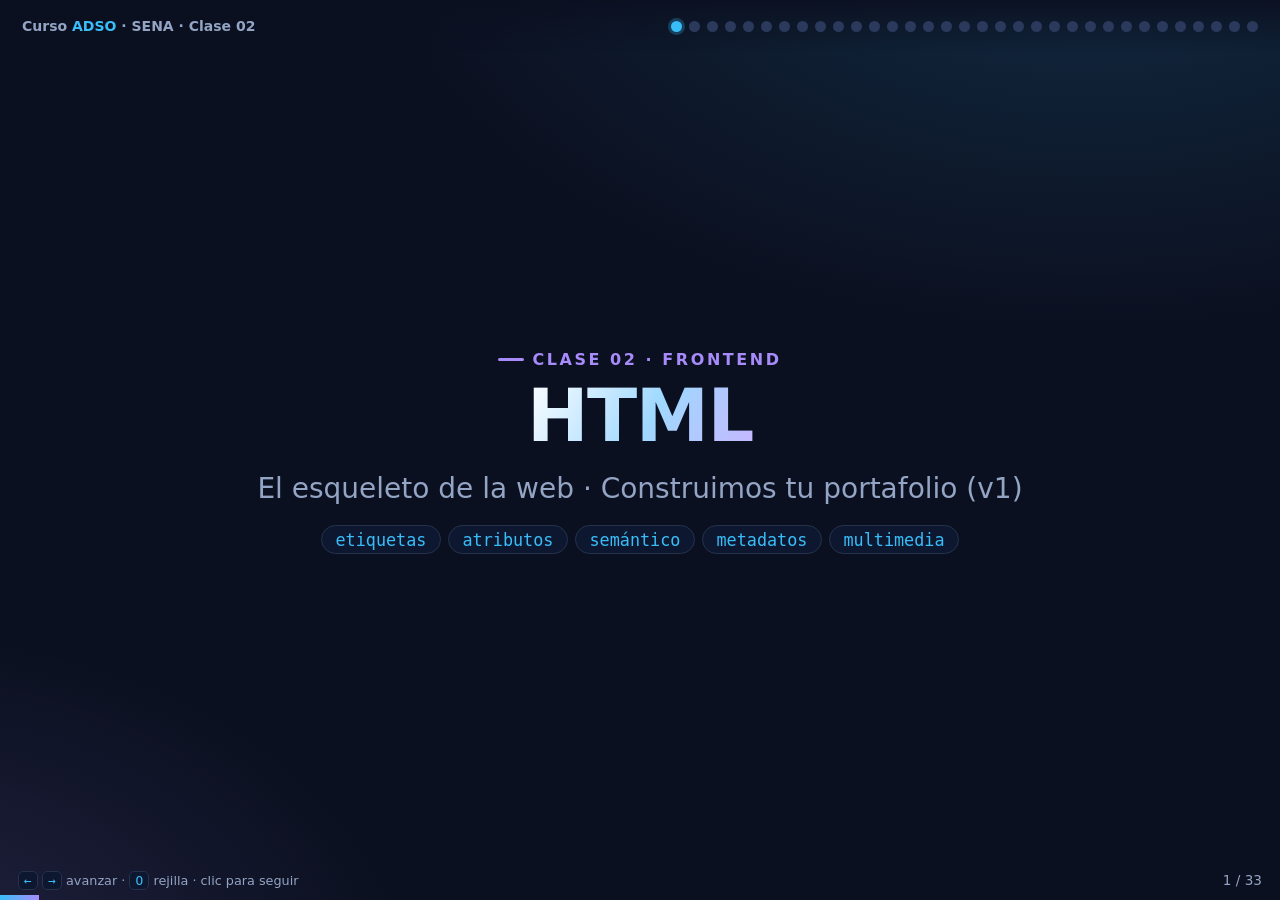
==== index.html @ aef7472c "Rename presentacion.html to index.html" ====
<!DOCTYPE html>
<html lang="es">
<head>
<meta charset="UTF-8">
<meta name="viewport" content="width=device-width, initial-scale=1.0">
<title>Clase 02 — HTML</title>
<style>
/* ==== Deck del curso — autocontenido (SIN internet) ==== */
:root{--bg:#0b1020;--panel:#172033;--panel2:#1e293b;--text:#eef2ff;--muted:#93a4c4;--line:#26324b;
  --a:#38bdf8;--a2:#a78bfa;--ok:#4ade80;--warn:#fbbf24;--pink:#f472b6;--font:'Segoe UI',system-ui,sans-serif;}
*{box-sizing:border-box;margin:0;padding:0}html,body{height:100%}
body{font-family:var(--font);color:var(--text);overflow:hidden;
  background:radial-gradient(1200px 700px at 85% -10%,rgba(56,189,248,.16),transparent 60%),
  radial-gradient(900px 600px at -10% 110%,rgba(167,139,250,.16),transparent 60%),var(--bg);}
.top{position:fixed;top:0;left:0;right:0;height:52px;display:flex;align-items:center;gap:14px;padding:0 22px;z-index:20;
  background:linear-gradient(180deg,rgba(11,16,32,.9),transparent)}
.brand{font-weight:800;font-size:14px;color:var(--muted)}.brand b{color:var(--a)}
.dots{display:flex;gap:7px;margin-left:auto;flex-wrap:wrap;max-width:60vw;justify-content:flex-end}
.dot{width:11px;height:11px;border-radius:50%;background:#2b3a5c;cursor:pointer;border:none;transition:.2s;padding:0}
.dot:hover{transform:scale(1.25)}.dot.on{background:var(--a);box-shadow:0 0 0 3px rgba(56,189,248,.25)}.dot.seen{background:#3f5a86}
.deck{position:absolute;inset:0}
.slide{position:absolute;inset:0;display:none;flex-direction:column;justify-content:center;padding:8.5vh 6vw 8vh}
.slide.active{display:flex}
.slide.active .anim{animation:rise .5s cubic-bezier(.2,.7,.2,1) both}
.slide.active .anim:nth-child(2){animation-delay:.06s}.slide.active .anim:nth-child(3){animation-delay:.12s}
.slide.active .anim:nth-child(4){animation-delay:.18s}.slide.active .anim:nth-child(5){animation-delay:.24s}
@keyframes rise{from{opacity:0;transform:translateY(22px)}to{opacity:1;transform:none}}
.kick{display:inline-flex;align-items:center;gap:.5em;color:var(--a2);font-weight:800;letter-spacing:.16em;
  text-transform:uppercase;font-size:clamp(.72rem,1.4vw,1rem);margin-bottom:.55em}
.kick::before{content:"";width:26px;height:3px;border-radius:3px;background:var(--a2)}
h1{font-size:clamp(2.3rem,6vw,4.6rem);line-height:1.03;letter-spacing:-.02em;
  background:linear-gradient(120deg,#fff,#9fd8ff 55%,#c7b6ff);-webkit-background-clip:text;background-clip:text;color:transparent}
h2{font-size:clamp(1.7rem,4vw,2.9rem);line-height:1.05;margin-bottom:.35em}
p,li{font-size:clamp(1rem,1.95vw,1.45rem);line-height:1.48}
.lead{font-size:clamp(1.15rem,2.4vw,1.75rem);color:#dbe4ff}
.muted{color:var(--muted)}.a{color:var(--a)}.a2{color:var(--a2)}.ok{color:var(--ok)}.warn{color:var(--warn)}.pink{color:var(--pink)}
b,strong{color:#fff}
.grid{display:grid;gap:.9em;margin-top:.5em}
.g2{grid-template-columns:1fr 1fr}.g3{grid-template-columns:repeat(3,1fr)}.g4{grid-template-columns:repeat(4,1fr)}
.g21{grid-template-columns:1.25fr 1fr}
@media(max-width:900px){.g2,.g3,.g4,.g21{grid-template-columns:1fr}}
.card{background:linear-gradient(180deg,var(--panel),var(--panel2));border:1px solid var(--line);border-radius:16px;
  padding:.9em 1.1em;box-shadow:0 18px 40px -26px rgba(0,0,0,.85)}
.card.k{border-top:4px solid var(--a)}.card.k2{border-top:4px solid var(--a2)}
.card.kok{border-top:4px solid var(--ok)}.card.kw{border-top:4px solid var(--warn)}
.card h3{font-size:clamp(1.05rem,2vw,1.45rem);margin-bottom:.15em;display:flex;align-items:center;gap:.4em}
.card p,.card li{font-size:clamp(.9rem,1.6vw,1.15rem);color:var(--muted)}
.card b{color:#dbe4ff}
.chips{display:flex;gap:.45em;flex-wrap:wrap;margin-top:.5em}
.chip{background:#0d1730;border:1px solid var(--line);color:var(--a);border-radius:999px;padding:.22em .8em;
  font-size:clamp(.82rem,1.4vw,1.05rem);font-family:'Consolas',monospace}
code{background:#0a1226;color:var(--a);padding:.1em .4em;border-radius:6px;font-family:'Consolas',monospace;font-size:.9em}
pre{background:#0a1226;border:1px solid var(--line);border-radius:12px;padding:.85em 1.1em;margin-top:.4em;overflow:auto}
pre code{background:none;padding:0;font-size:clamp(.88rem,1.5vw,1.18rem);line-height:1.6}
.big{font-size:clamp(1.25rem,2.8vw,1.9rem)}
.tag{display:inline-block;background:linear-gradient(120deg,var(--a),var(--a2));color:#04121f;font-weight:800;
  border-radius:999px;padding:.22em 1em;font-size:.92rem;margin-bottom:.8em}
.num{display:inline-flex;align-items:center;justify-content:center;min-width:1.7em;height:1.7em;background:var(--a);
  color:#04121f;border-radius:50%;font-weight:800;margin-right:.35em}
.frag{opacity:0;transform:translateY(14px) scale(.98);transition:.35s cubic-bezier(.2,.7,.2,1);filter:blur(2px)}
.frag.show{opacity:1;transform:none;filter:none}
/* colores de código HTML */
.hcode{font-family:'Consolas',monospace}.tg{color:#4ec9b0}.at{color:#9cdcfe}.st{color:#ce9178}.cm{color:#6a9955}.tx{color:#eaf2ff}
/* anatomía de una etiqueta */
.anat{background:#0a1226;border:1px solid var(--line);border-radius:14px;padding:1.1em 1.3em;font-family:'Consolas',monospace;
  font-size:clamp(1.1rem,2.6vw,2rem);text-align:center;margin-top:.3em;overflow:auto}
.mark{position:relative;padding-bottom:1.6em}
.mark::after{content:attr(data-l);position:absolute;left:50%;bottom:0;transform:translateX(-50%);
  font-family:var(--font);font-size:.5em;color:var(--muted);white-space:nowrap}
.mark.o::after{color:#4ec9b0}.mark.at2::after{color:#9cdcfe}.mark.v::after{color:#ce9178}.mark.c::after{color:#eaf2ff}.mark.cl::after{color:#4ec9b0}
/* esquema tipo infografía (clic) */
.viz{display:flex;flex-direction:column;gap:12px;margin-top:.4em}
.vp{position:relative;border:1px solid var(--line);border-left:6px solid var(--c);border-radius:16px;padding:14px 24px 26px;
  background:linear-gradient(180deg,rgba(23,32,51,.8),rgba(15,23,42,.72));transition:.25s;cursor:pointer}
.vp:hover,.vp.on{border-color:var(--c);box-shadow:0 0 0 1px var(--c),0 0 50px -16px var(--c)}.vp.dim{opacity:.4}
.vhead{display:flex;justify-content:space-between;align-items:center;gap:1em}
.vt{font-size:clamp(1.25rem,2.7vw,2rem);font-weight:800;color:var(--c);line-height:1}
.vs{color:var(--muted);font-size:clamp(.8rem,1.4vw,1.1rem);margin-top:.2em}
.vbody{margin-top:.8em;font-size:clamp(.95rem,1.7vw,1.25rem)}
.vbadge{border:1.5px solid var(--c);border-radius:12px;padding:.4em 1em;color:var(--c);font-weight:800;background:#0d1730;flex:0 0 auto;font-size:clamp(.85rem,1.5vw,1.1rem)}
/* estructura anidada */
.tree{font-family:'Consolas',monospace;font-size:clamp(.85rem,1.6vw,1.2rem);margin-top:.3em}
.tnode{border:1px solid var(--line);border-left:4px solid var(--a);border-radius:10px;padding:.4em .8em;margin:.35em 0}
.tnode.head{border-left-color:var(--a2)}.tnode.body{border-left-color:var(--ok)}
.tnode .in{margin-left:1.4em}
.bar{position:fixed;left:0;bottom:0;height:5px;background:linear-gradient(90deg,var(--a),var(--a2));z-index:20;transition:width .3s}
.hud{position:fixed;bottom:12px;right:18px;color:var(--muted);font-size:.85rem;z-index:20}
.hint{position:fixed;bottom:12px;left:18px;color:var(--muted);font-size:.8rem;z-index:20}
.hint kbd{background:#0d1730;border:1px solid var(--line);border-radius:5px;padding:.05em .4em;color:var(--a)}
.grip{position:fixed;inset:0;background:rgba(6,10,20,.96);z-index:40;display:none;grid-template-columns:repeat(4,1fr);gap:14px;padding:70px 5vw;overflow:auto;align-content:start}
.grip.on{display:grid}
.mini{background:var(--panel);border:1px solid var(--line);border-radius:12px;padding:14px;cursor:pointer;min-height:80px;transition:.15s;position:relative}
.mini:hover{border-color:var(--a);transform:translateY(-3px)}.mini .n{position:absolute;top:6px;right:10px;color:var(--muted);font-size:12px;font-weight:800}.mini h4{font-size:14px;color:var(--a)}
.center{align-items:center;text-align:center}
a.link{color:var(--a);text-decoration:none;border-bottom:1px dashed var(--a)}
</style>
</head>
<body>
<div class="top"><div class="brand">Curso <b>ADSO</b> · SENA · Clase 02</div><div class="dots" id="dots"></div></div>
<div class="deck" id="deck">

  <!-- 1 -->
  <section class="slide center" data-title="Portada">
    <div class="kick anim">Clase 02 · Frontend</div>
    <h1 class="anim">HTML</h1>
    <p class="lead muted anim" style="margin-top:.5em">El esqueleto de la web · Construimos tu portafolio (v1)</p>
    <div class="chips anim" style="justify-content:center;margin-top:1em">
      <span class="chip">etiquetas</span><span class="chip">atributos</span><span class="chip">semántico</span>
      <span class="chip">metadatos</span><span class="chip">multimedia</span></div>
  </section>

  <!-- 2 -->
  <section class="slide" data-title="¿Qué es HTML?">
    <div class="kick anim">Concepto</div>
    <h2 class="anim">¿Qué es HTML?</h2>
    <p class="lead anim">El <span class="a">esqueleto</span> de toda página. No programa: <b>marca</b> qué es cada cosa.</p>
    <div class="grid g2" style="margin-top:.6em">
      <div class="card k frag"><h3>📦 Lenguaje de marcado</h3><p>HyperText <b>Markup</b> Language. Etiquetas que
        rotulan el contenido: "esto es un título", "esto es una imagen".</p></div>
      <div class="card k2 frag"><h3>🍱 Analogía</h3><p>Como los rótulos de una mudanza: no cambian lo de
        adentro, dicen <b>qué es</b> cada cosa para ordenarlo.</p></div>
    </div>
  </section>

  <!-- 3 · Anatomía -->
  <section class="slide" data-title="Anatomía de una etiqueta">
    <div class="kick anim">Anatomía</div>
    <h2 class="anim">Partes de una etiqueta</h2>
    <div class="anat anim">
      <span class="tg mark o" data-l="etiqueta de apertura">&lt;a</span>
      <span class="at mark at2" data-l="atributo (propiedad)"> href</span><span class="tg">=</span><span class="st mark v" data-l="valor">"pagina.html"</span><span class="tg">&gt;</span>
      <span class="tx mark c" data-l="contenido">Clic aquí</span>
      <span class="tg mark cl" data-l="cierre">&lt;/a&gt;</span>
    </div>
    <div class="grid g4" style="margin-top:1.6em">
      <div class="card k frag"><h3 class="tg">Apertura</h3><p>Abre la etiqueta: <code>&lt;a&gt;</code></p></div>
      <div class="card frag" style="border-top:4px solid #9cdcfe"><h3 style="color:#9cdcfe">Atributo = valor</h3><p>Info extra. En HTML se llaman <b>atributos</b> (mucha gente les dice "propiedades").</p></div>
      <div class="card frag" style="border-top:4px solid #eaf2ff"><h3>Contenido</h3><p>Lo que va entre apertura y cierre.</p></div>
      <div class="card k frag"><h3 class="tg">Cierre</h3><p><code>&lt;/a&gt;</code> — con la barra <code>/</code></p></div>
    </div>
  </section>

  <!-- 3b · Elemento vs etiqueta -->
  <section class="slide" data-title="Elemento vs etiqueta">
    <div class="kick anim">Vocabulario preciso</div>
    <h2 class="anim">Etiqueta ≠ Elemento</h2>
    <div class="grid g2" style="margin-top:.3em">
      <div class="card k frag"><h3>Etiqueta (tag)</h3><p>La <b>marca</b> entre <code>&lt; &gt;</code>. Hay de apertura y de cierre.</p>
        <pre class="hcode"><code><span class="tg">&lt;p&gt;</span>  …  <span class="tg">&lt;/p&gt;</span></code></pre></div>
      <div class="card k2 frag"><h3>Elemento</h3><p>El <b>conjunto completo</b>: apertura + contenido + cierre. Es lo que existe en la página.</p>
        <pre class="hcode"><code><span class="tg">&lt;p&gt;</span><span class="tx">Hola mundo</span><span class="tg">&lt;/p&gt;</span></code></pre></div>
    </div>
    <p class="muted frag" style="margin-top:.4em">La <b>etiqueta</b> es el rótulo; el <b>elemento</b> es la caja entera con lo que lleva dentro.</p>
  </section>

  <!-- 4 · Con cierre vs sin cierre -->
  <section class="slide" data-title="Con cierre vs sin cierre">
    <div class="tag anim">🔑 CLAVE</div>
    <h2 class="anim">Etiquetas con cierre vs sin cierre</h2>
    <div class="viz anim">
      <div class="vp on" style="--c:var(--a)" data-cap="">
        <div class="vhead"><div><div class="vt">Con cierre (en par)</div>
          <div class="vs">envuelven contenido: apertura + contenido + cierre</div></div>
          <div class="vbadge">la mayoría</div></div>
        <div class="vbody hcode"><span class="tg">&lt;p&gt;</span><span class="tx">Hola mundo</span><span class="tg">&lt;/p&gt;</span>
          &nbsp;&nbsp;<span class="tg">&lt;h1&gt;</span>Título<span class="tg">&lt;/h1&gt;</span>
          &nbsp;&nbsp;<span class="tg">&lt;div&gt;</span>…<span class="tg">&lt;/div&gt;</span></div>
      </div>
      <div class="vp dim" style="--c:var(--warn)" data-cap="">
        <div class="vhead"><div><div class="vt">Sin cierre (vacías / void)</div>
          <div class="vs">no envuelven nada; se cierran solas</div></div>
          <div class="vbadge">img · br · hr · input · meta · link</div></div>
        <div class="vbody hcode"><span class="tg">&lt;img <span class="at">src</span>=<span class="st">"foto.jpg"</span> <span class="at">alt</span>=<span class="st">"Mi foto"</span>&gt;</span>
          &nbsp;&nbsp;<span class="tg">&lt;br&gt;</span>&nbsp;&nbsp;<span class="tg">&lt;hr&gt;</span></div>
      </div>
    </div>
    <p class="muted frag" style="margin-top:.5em">💡 Regla: si una etiqueta <b>envuelve</b> contenido, lleva cierre. Si es un elemento
      "único" (imagen, salto, línea), <b>no</b>.</p>
  </section>

  <!-- 5 · Estructura -->
  <section class="slide" data-title="Estructura del documento">
    <div class="kick anim">Estructura</div>
    <h2 class="anim">El esqueleto de un documento</h2>
    <div class="grid g21" style="margin-top:.2em">
      <div class="frag"><pre class="hcode"><code><span class="tg">&lt;!DOCTYPE html&gt;</span>
<span class="tg">&lt;html <span class="at">lang</span>=<span class="st">"es"</span>&gt;</span>
<span class="tg">&lt;head&gt;</span>
  <span class="cm">&lt;!-- info que NO se ve --&gt;</span>
  <span class="tg">&lt;meta <span class="at">charset</span>=<span class="st">"UTF-8"</span>&gt;</span>
  <span class="tg">&lt;title&gt;</span>Mi Portafolio<span class="tg">&lt;/title&gt;</span>
<span class="tg">&lt;/head&gt;</span>
<span class="tg">&lt;body&gt;</span>
  <span class="cm">&lt;!-- todo lo que SÍ se ve --&gt;</span>
<span class="tg">&lt;/body&gt;</span>
<span class="tg">&lt;/html&gt;</span></code></pre></div>
      <div class="tree frag">
        <div class="tnode">&lt;html&gt; <small class="muted">— toda la página</small>
          <div class="tnode head in">&lt;head&gt; <small class="muted">— no se ve (config)</small></div>
          <div class="tnode body in">&lt;body&gt; <small class="muted">— lo visible</small></div>
        </div>
        <p class="muted" style="margin-top:.6em">💡 En VS Code escribe <code>!</code> + <b>Tab</b> y sale solo.</p>
      </div>
    </div>
  </section>

  <!-- 5b · El DOM (árbol) -->
  <section class="slide" data-title="El DOM (árbol)">
    <div class="tag anim">🌳 EL DOM</div>
    <h2 class="anim">El árbol de elementos (DOM)</h2>
    <p class="lead anim">El navegador convierte tu HTML en un <b>árbol</b> de elementos: el <b>DOM</b>.
       Cada elemento es un <b>nodo</b> con padres, hijos y hermanos.</p>
    <div class="tree frag" style="margin-top:.3em">
      <div class="tnode">&lt;html&gt;
        <div class="tnode head in">&lt;head&gt; → &lt;meta&gt;, &lt;title&gt;</div>
        <div class="tnode body in">&lt;body&gt;
          <div class="tnode in">&lt;header&gt; → &lt;h1&gt;, &lt;nav&gt;</div>
          <div class="tnode in">&lt;main&gt; → &lt;section&gt;…</div>
        </div>
      </div>
    </div>
    <p class="muted frag" style="margin-top:.3em">JavaScript "agarra" estos nodos por el DOM (lo veremos en la Clase 04).</p>
  </section>

  <!-- 5c · Jerarquía de elementos -->
  <section class="slide" data-title="Jerarquía de elementos">
    <div class="kick anim">Relaciones en el árbol</div>
    <h2 class="anim">Padres, hijos y hermanos</h2>
    <div class="grid g3" style="margin-top:.2em">
      <div class="card k frag"><h3>Padre / hijo</h3><p><code>&lt;ul&gt;</code> es el <b>padre</b> de sus <code>&lt;li&gt;</code> (hijos).</p></div>
      <div class="card k2 frag"><h3>Hermanos</h3><p>Los <code>&lt;li&gt;</code> entre sí son <b>hermanos</b> (mismo padre).</p></div>
      <div class="card kok frag"><h3>Anidar bien</h3><p>Lo que abres <b>último</b>, ciérralo <b>primero</b>.</p></div>
    </div>
    <p class="lead frag" style="margin-top:.4em">Los <b>títulos tienen jerarquía</b>: un solo <code>&lt;h1&gt;</code>, luego <code>&lt;h2&gt;</code>,
       <code>&lt;h3&gt;</code>… en orden. Importa para <b>SEO</b> y <b>accesibilidad</b>.</p>
  </section>

  <!-- 6 · Metadatos -->
  <section class="slide" data-title="Metadatos (head)">
    <div class="kick anim">Metadatos</div>
    <h2 class="anim">El &lt;head&gt;: metadatos 🏷️</h2>
    <p class="lead anim">Datos <b>sobre</b> la página que el navegador y Google leen (no se ven en pantalla).</p>
    <div class="grid g2" style="margin-top:.5em">
      <div class="card k frag"><h3><code>&lt;meta charset="UTF-8"&gt;</code></h3><p>Para que los acentos y la ñ se vean bien.</p></div>
      <div class="card k frag"><h3><code>&lt;meta name="viewport"…&gt;</code></h3><p>Que se vea bien en celular (responsive).</p></div>
      <div class="card k2 frag"><h3><code>&lt;title&gt;</code></h3><p>El texto de la pestaña del navegador.</p></div>
      <div class="card k2 frag"><h3><code>&lt;meta name="description"&gt;</code></h3><p>Resumen para Google (SEO).</p></div>
    </div>
  </section>

  <!-- 6b · Metadatos importantes -->
  <section class="slide" data-title="Metadatos importantes">
    <div class="kick anim">El head a fondo</div>
    <h2 class="anim">Los metadatos que importan</h2>
    <div class="frag"><pre class="hcode"><code><span class="tg">&lt;meta <span class="at">charset</span>=<span class="st">"UTF-8"</span>&gt;</span>                  <span class="cm">acentos y ñ</span>
<span class="tg">&lt;meta <span class="at">name</span>=<span class="st">"viewport"</span> …&gt;</span>           <span class="cm">responsive (celular)</span>
<span class="tg">&lt;meta <span class="at">name</span>=<span class="st">"description"</span> …&gt;</span>        <span class="cm">resumen para Google</span>
<span class="tg">&lt;meta <span class="at">name</span>=<span class="st">"author"</span> …&gt;</span>             <span class="cm">autor</span>
<span class="tg">&lt;meta <span class="at">name</span>=<span class="st">"theme-color"</span> …&gt;</span>        <span class="cm">color de la barra del navegador</span>
<span class="tg">&lt;meta <span class="at">name</span>=<span class="st">"robots"</span> content=<span class="st">"index,follow"</span>&gt;</span> <span class="cm">indexar</span>
<span class="tg">&lt;link <span class="at">rel</span>=<span class="st">"icon"</span> href=<span class="st">"favicon.ico"</span>&gt;</span> <span class="cm">iconito de la pestaña</span></code></pre></div>
    <p class="muted frag" style="margin-top:.3em">💡 <code>keywords</code> ya casi no se usa (Google lo ignora).</p>
  </section>

  <!-- 6c · SEO / Open Graph -->
  <section class="slide" data-title="SEO y Open Graph">
    <div class="tag anim">🔎 SEO</div>
    <h2 class="anim">Que Google y las redes te muestren bien</h2>
    <div class="grid g2" style="margin-top:.2em">
      <div class="card k frag"><h3>SEO básico</h3><p>Un <code>&lt;title&gt;</code> claro, <code>meta description</code>,
        un solo <code>&lt;h1&gt;</code>, HTML <b>semántico</b> y <code>alt</code> en las imágenes.</p></div>
      <div class="card k2 frag"><h3>Open Graph (redes)</h3><p>Cómo se ve al compartir el link en WhatsApp/redes:</p>
        <pre class="hcode"><code><span class="tg">&lt;meta <span class="at">property</span>=<span class="st">"og:title"</span> …&gt;</span>
<span class="tg">&lt;meta <span class="at">property</span>=<span class="st">"og:image"</span> …&gt;</span>
<span class="tg">&lt;meta <span class="at">property</span>=<span class="st">"og:description"</span> …&gt;</span></code></pre></div>
    </div>
    <p class="muted frag" style="margin-top:.3em">También: <code>&lt;link rel="canonical"&gt;</code> (la URL "oficial") y las <b>Twitter Cards</b>.</p>
  </section>

  <!-- 7 · Atributos -->
  <section class="slide" data-title="Atributos">
    <div class="kick anim">Atributos (propiedades)</div>
    <h2 class="anim">Atributos: info extra de una etiqueta</h2>
    <p class="lead anim">Van en la apertura, como <code>nombre="valor"</code>.</p>
    <div class="grid g3" style="margin-top:.5em">
      <div class="card k frag"><h3>Comunes</h3><p><code>href</code> (enlace), <code>src</code> (fuente), <code>alt</code> (texto alterno de imagen).</p></div>
      <div class="card k2 frag"><h3><code>class</code></h3><p>Etiqueta reutilizable: la comparten muchos elementos. Se usa para <b>estilos</b> (CSS).</p></div>
      <div class="card kok frag"><h3><code>id</code></h3><p><b>Único</b> en toda la página. Sirve de ancla o para JavaScript.</p></div>
    </div>
    <div class="frag" style="margin-top:.4em"><pre class="hcode"><code><span class="tg">&lt;p <span class="at">class</span>=<span class="st">"destacado"</span> <span class="at">id</span>=<span class="st">"intro"</span>&gt;</span>Hola<span class="tg">&lt;/p&gt;</span></code></pre></div>
  </section>

  <!-- 7b · Atributos booleanos -->
  <section class="slide" data-title="Atributos booleanos">
    <div class="kick anim">Atributos especiales</div>
    <h2 class="anim">Atributos booleanos (sí / no)</h2>
    <p class="lead anim">Con solo <b>estar presentes</b> ya valen "sí" (verdadero). No llevan valor.</p>
    <div class="frag" style="margin-top:.2em"><pre class="hcode"><code><span class="tg">&lt;input <span class="at">required</span>&gt;</span>                 <span class="cm">obligatorio</span>
<span class="tg">&lt;button <span class="at">disabled</span>&gt;</span>               <span class="cm">deshabilitado</span>
<span class="tg">&lt;input type="checkbox" <span class="at">checked</span>&gt;</span>  <span class="cm">marcado</span>
<span class="tg">&lt;input <span class="at">readonly</span>&gt;</span>                 <span class="cm">solo lectura</span>
<span class="tg">&lt;div <span class="at">hidden</span>&gt;</span>                     <span class="cm">oculto</span></code></pre></div>
    <p class="muted frag" style="margin-top:.3em">Otros: <code>selected</code>, <code>autofocus</code>, <code>multiple</code>.</p>
  </section>

  <!-- 7c · Otros atributos -->
  <section class="slide" data-title="Otros atributos">
    <div class="kick anim">Atributos que suman</div>
    <h2 class="anim">rel, role, aria y más</h2>
    <div class="grid g2" style="margin-top:.2em">
      <div class="card k frag"><ul>
        <li><code>rel</code> — relación de un enlace: <code>noopener</code>, <code>noreferrer</code>, <code>nofollow</code>.</li>
        <li><code>target</code> — dónde abrir: <code>_blank</code> (otra pestaña).</li>
        <li><code>download</code> — descargar en vez de abrir.</li>
        <li><code>title</code> — tooltip al pasar el mouse.</li></ul></div>
      <div class="card k2 frag"><ul>
        <li><code>role</code> — el "rol" para accesibilidad (ARIA).</li>
        <li><code>aria-label</code> — nombre para lectores de pantalla.</li>
        <li><code>alt</code> — texto alterno de imágenes.</li>
        <li><code>lang</code>, <code>data-*</code> — idioma y datos propios.</li></ul></div>
    </div>
    <p class="muted frag" style="margin-top:.3em">Los <code>role</code> / <code>aria-*</code> ayudan a personas que usan <b>lectores de pantalla</b>.</p>
  </section>

  <!-- 8 · class vs id -->
  <section class="slide" data-title="class vs id">
    <div class="kick anim">Diferencia clave</div>
    <h2 class="anim">class vs id 🎯</h2>
    <div class="viz anim">
      <div class="vp on" style="--c:var(--a)" data-cap="">
        <div class="vhead"><div><div class="vt">.class</div><div class="vs">se puede repetir en muchos elementos</div></div>
          <div class="vbadge">para estilos (CSS)</div></div>
        <div class="vbody">Ej: todas las tarjetas con <code>class="card"</code> comparten el mismo estilo.</div>
      </div>
      <div class="vp dim" style="--c:var(--a2)" data-cap="">
        <div class="vhead"><div><div class="vt">#id</div><div class="vs">único: solo un elemento lo tiene</div></div>
          <div class="vbadge">anclas / JavaScript</div></div>
        <div class="vbody">Ej: <code>id="contacto"</code> para saltar a esa sección con <code>href="#contacto"</code>.</div>
      </div>
    </div>
  </section>

  <!-- 9 · Comentarios -->
  <section class="slide" data-title="Comentarios">
    <div class="kick anim">Comentarios</div>
    <h2 class="anim">Comentarios en HTML 💬</h2>
    <p class="lead anim">Notas para ti (u otro dev) que <b>no se muestran</b> en la página.</p>
    <div class="frag" style="margin-top:.5em"><pre class="hcode"><code><span class="cm">&lt;!-- Esto es un comentario: el navegador lo ignora --&gt;</span>
<span class="tg">&lt;section&gt;</span> … <span class="tg">&lt;/section&gt;</span> <span class="cm">&lt;!-- fin de la sección --&gt;</span></code></pre></div>
    <p class="muted frag" style="margin-top:.5em">Sirven para explicar partes del código o "apagar" algo temporalmente.</p>
  </section>

  <!-- 10 · Semántico -->
  <section class="slide" data-title="¿Por qué semántico?">
    <div class="tag anim">⭐ LO IMPORTANTE</div>
    <h2 class="anim">¿Por qué HTML semántico?</h2>
    <div class="viz anim">
      <div class="vp dim" style="--c:var(--warn)" data-cap="">
        <div class="vhead"><div><div class="vt">😵 "Sopa de divs"</div><div class="vs">todo con &lt;div&gt;, sin significado</div></div>
          <div class="vbadge">difícil de entender</div></div>
        <div class="vbody hcode"><span class="tg">&lt;div class="header"&gt;…&lt;div class="nav"&gt;…</span></div>
      </div>
      <div class="vp on" style="--c:var(--ok)" data-cap="">
        <div class="vhead"><div><div class="vt">✅ Semántico</div><div class="vs">etiquetas que dicen qué son</div></div>
          <div class="vbadge">claro · SEO · accesible</div></div>
        <div class="vbody hcode"><span class="tg">&lt;header&gt; &lt;nav&gt; &lt;main&gt; &lt;section&gt; &lt;footer&gt;</span></div>
      </div>
    </div>
    <p class="muted frag" style="margin-top:.5em">Beneficios: <b>Google</b> te entiende (SEO), los <b>lectores de pantalla</b>
      ayudan a personas ciegas, y tu código se <b>lee solo</b>.</p>
  </section>

  <!-- 10b · Ejemplo divididitis vs semántico -->
  <section class="slide" data-title="Ejemplo: div vs semántico">
    <div class="tag anim">🧪 PRUÉBALO EN CLASE</div>
    <h2 class="anim">El mismo CSS, dos resultados</h2>
    <div class="grid g2" style="margin-top:.2em">
      <div class="card kw frag"><h3>🍝 Divididitis</h3>
        <pre class="hcode"><code><span class="tg">&lt;div&gt;</span>Mi Blog<span class="tg">&lt;/div&gt;</span>
<span class="tg">&lt;div&gt;</span> … <span class="tg">&lt;/div&gt;</span></code></pre>
        <p>El CSS selecciona <code>header</code>, <code>nav</code>… → <b>no aplica</b>. Se ve <b>plano</b>.</p></div>
      <div class="card kok frag"><h3>✅ Semántico</h3>
        <pre class="hcode"><code><span class="tg">&lt;header&gt;</span>Mi Blog<span class="tg">&lt;/header&gt;</span>
<span class="tg">&lt;main&gt;&lt;article&gt;</span>…<span class="tg">&lt;/article&gt;&lt;/main&gt;</span></code></pre>
        <p>Las <b>mismas</b> reglas <b>sí aplican</b>. Se ve <b>estilizado</b>. ✨</p></div>
    </div>
    <p class="lead frag" style="margin-top:.4em">👉 Con <b>solo cambiar las etiquetas</b> (¡mismo CSS!) cambia el <b>estilo</b> Y cómo lo
       <b>interpreta</b> el navegador (landmarks para Google y lectores de pantalla).</p>
    <p class="muted frag">Para copiar y probar: <code>codigo/ejemplo-semantico/</code> — abre <code>divititis.html</code> y <code>semantico.html</code>.</p>
  </section>

  <!-- 11 · Etiquetas semánticas -->
  <section class="slide" data-title="Etiquetas semánticas">
    <div class="kick anim">Vocabulario</div>
    <h2 class="anim">Las etiquetas semánticas</h2>
    <div class="grid g3" style="margin-top:.3em">
      <div class="card k frag"><h3><code>&lt;header&gt;</code></h3><p>El encabezado</p></div>
      <div class="card k frag"><h3><code>&lt;nav&gt;</code></h3><p>El menú</p></div>
      <div class="card k frag"><h3><code>&lt;main&gt;</code></h3><p>El contenido principal</p></div>
      <div class="card k2 frag"><h3><code>&lt;section&gt;</code></h3><p>Una sección</p></div>
      <div class="card k2 frag"><h3><code>&lt;article&gt;</code></h3><p>Un contenido independiente</p></div>
      <div class="card kok frag"><h3><code>&lt;footer&gt;</code></h3><p>El pie de página</p></div>
    </div>
  </section>

  <!-- 11b · Semántico: casos de uso -->
  <section class="slide" data-title="Semántico: casos de uso">
    <div class="kick anim">Cada etiqueta, su trabajo</div>
    <h2 class="anim">Semántico: cuándo usar cuál</h2>
    <div class="grid g2" style="margin-top:.2em">
      <div class="card k frag"><ul>
        <li><code>&lt;header&gt;</code> — cabecera (de la página o de una sección).</li>
        <li><code>&lt;nav&gt;</code> — un menú de navegación.</li>
        <li><code>&lt;main&gt;</code> — el contenido principal (uno por página).</li>
        <li><code>&lt;section&gt;</code> — un bloque temático con su título.</li></ul></div>
      <div class="card k2 frag"><ul>
        <li><code>&lt;article&gt;</code> — contenido <b>independiente</b> (un post, una tarjeta de repo).</li>
        <li><code>&lt;aside&gt;</code> — contenido lateral/relacionado (barra, notas).</li>
        <li><code>&lt;footer&gt;</code> — pie (de la página o de una sección).</li>
        <li><code>&lt;figure&gt;/&lt;figcaption&gt;</code> — imagen con leyenda.</li></ul></div>
    </div>
    <p class="muted frag" style="margin-top:.3em">Otras útiles: <code>&lt;small&gt;</code> (letra pequeña/legal), <code>&lt;address&gt;</code> (contacto),
      <code>&lt;time&gt;</code> (fechas), <code>&lt;mark&gt;</code> (resaltar).</p>
  </section>

  <!-- 12 · Multimedia -->
  <section class="slide" data-title="Más etiquetas (multimedia)">
    <div class="kick anim">Más etiquetas</div>
    <h2 class="anim">Imágenes, video y más 🎬</h2>
    <div class="grid g2" style="margin-top:.2em">
      <div class="frag"><pre class="hcode"><code><span class="cm">&lt;!-- imagen (siempre con alt) --&gt;</span>
<span class="tg">&lt;img <span class="at">src</span>=<span class="st">"foto.jpg"</span> <span class="at">alt</span>=<span class="st">"Mi foto"</span>&gt;</span>

<span class="cm">&lt;!-- video con controles --&gt;</span>
<span class="tg">&lt;video <span class="at">src</span>=<span class="st">"demo.mp4"</span> controls&gt;&lt;/video&gt;</span>

<span class="cm">&lt;!-- audio --&gt;</span>
<span class="tg">&lt;audio <span class="at">src</span>=<span class="st">"tema.mp3"</span> controls&gt;&lt;/audio&gt;</span></code></pre></div>
      <div>
        <div class="card k frag"><h3>🖼️ Multimedia</h3><p><code>img</code>, <code>video</code>, <code>audio</code>,
          <code>figure</code> + <code>figcaption</code> (imagen con leyenda).</p></div>
        <div class="card k2 frag" style="margin-top:.5em"><h3>🔤 Texto y enlaces</h3><p><code>a</code> (enlace),
          <code>strong</code>/<code>em</code> (énfasis), <code>ul</code>/<code>ol</code>/<code>li</code> (listas),
          <code>table</code> (tablas).</p></div>
        <div class="card kw frag" style="margin-top:.5em"><p>⚠️ Sin internet, la imagen/video deben ser <b>archivos locales</b> en tu carpeta.</p></div>
      </div>
    </div>
  </section>

  <!-- 12b · El enlace <a> y enlaces especiales -->
  <section class="slide" data-title="El enlace &lt;a&gt;">
    <div class="tag anim">🔗 EL ENLACE &lt;a&gt;</div>
    <h2 class="anim">Anchor y enlaces especiales</h2>
    <div class="frag" style="margin-top:.2em"><pre class="hcode"><code><span class="tg">&lt;a <span class="at">href</span>=<span class="st">"pagina.html"</span>&gt;</span>Ir<span class="tg">&lt;/a&gt;</span>            <span class="cm">otra página</span>
<span class="tg">&lt;a <span class="at">href</span>=<span class="st">"#contacto"</span>&gt;</span>…<span class="tg">&lt;/a&gt;</span>              <span class="cm">salta a un id de ESTA página</span>
<span class="tg">&lt;a <span class="at">href</span>=<span class="st">"mailto:hola@x.com"</span>&gt;</span>…          <span class="cm">abre el correo</span>
<span class="tg">&lt;a <span class="at">href</span>=<span class="st">"tel:+57300..."</span>&gt;</span>…             <span class="cm">llamar (en el celular)</span>
<span class="tg">&lt;a <span class="at">href</span>=<span class="st">"cv.pdf"</span> <span class="at">download</span>&gt;</span>…           <span class="cm">descargar</span></code></pre></div>
    <div class="card kw frag" style="margin-top:.4em"><p>⚠️ Al abrir en otra pestaña, usa <b>siempre</b>:
      <code>target="_blank" rel="noopener noreferrer"</code> — por <b>seguridad</b> y <b>privacidad</b>.</p></div>
  </section>

  <!-- 12c · En línea vs bloque -->
  <section class="slide" data-title="En línea vs bloque">
    <div class="tag anim">📐 FLUJO</div>
    <h2 class="anim">Elementos de bloque vs en línea</h2>
    <div class="grid g2" style="margin-top:.2em">
      <div class="card k frag"><h3>Bloque (block)</h3><p>Ocupan <b>todo el ancho</b> y empiezan en línea nueva.</p>
        <div class="chips"><span class="chip">div</span><span class="chip">p</span><span class="chip">section</span><span class="chip">h1</span><span class="chip">ul</span></div></div>
      <div class="card k2 frag"><h3>En línea (inline)</h3><p>Ocupan <b>solo lo necesario</b>, van seguidos en la misma línea.</p>
        <div class="chips"><span class="chip">span</span><span class="chip">a</span><span class="chip">strong</span><span class="chip">em</span><span class="chip">img</span></div></div>
    </div>
    <p class="muted frag" style="margin-top:.3em"><code>&lt;div&gt;</code> = caja genérica de <b>bloque</b>; <code>&lt;span&gt;</code> = caja genérica <b>en línea</b>. (Con CSS puedes cambiarlo.)</p>
  </section>

  <!-- 12d · Estilos por defecto y convenciones -->
  <section class="slide" data-title="Estilos por defecto">
    <div class="kick anim">Detalles importantes</div>
    <h2 class="anim">Estilos por defecto y buenas costumbres</h2>
    <div class="grid g3" style="margin-top:.2em">
      <div class="card k frag"><h3>Estilos del navegador</h3><p>Ya trae estilos: <code>h1</code> grande y en negrita, listas con viñetas… El CSS los <b>sobrescribe</b>.</p></div>
      <div class="card k2 frag"><h3>Minúsculas</h3><p>Etiquetas en <b>minúscula</b>: <code>&lt;section&gt;</code>, no <code>&lt;SECTION&gt;</code>.</p></div>
      <div class="card kw frag"><h3>Evita deprecadas</h3><p><code>&lt;center&gt;</code>, <code>&lt;font&gt;</code> están obsoletas → eso se hace con <b>CSS</b>.</p></div>
    </div>
  </section>

  <!-- 12e · Formularios: estructura -->
  <section class="slide" data-title="Formularios">
    <div class="tag anim">📝 FORMULARIOS</div>
    <h2 class="anim">form, fieldset, label, input</h2>
    <div class="frag" style="margin-top:.2em"><pre class="hcode"><code><span class="tg">&lt;form&gt;</span>
  <span class="tg">&lt;fieldset&gt;</span>
    <span class="tg">&lt;legend&gt;</span>Datos<span class="tg">&lt;/legend&gt;</span>
    <span class="tg">&lt;label <span class="at">for</span>=<span class="st">"correo"</span>&gt;</span>Correo<span class="tg">&lt;/label&gt;</span>
    <span class="tg">&lt;input <span class="at">id</span>=<span class="st">"correo"</span> <span class="at">type</span>=<span class="st">"email"</span>&gt;</span>
  <span class="tg">&lt;/fieldset&gt;</span>
<span class="tg">&lt;/form&gt;</span></code></pre></div>
    <p class="muted frag" style="margin-top:.3em"><code>label</code> con <code>for</code>=<code>id</code> del input: al hacer clic en el texto se activa el campo (accesibilidad). <code>fieldset</code>+<code>legend</code> agrupan.</p>
  </section>

  <!-- 12f · Validaciones + datalist -->
  <section class="slide" data-title="Validaciones">
    <div class="kick anim">Formularios · validaciones</div>
    <h2 class="anim">Validar sin JavaScript</h2>
    <div class="grid g2" style="margin-top:.2em">
      <div class="card k frag"><h3>Atributos que validan</h3><ul>
        <li><code>required</code> — obligatorio</li>
        <li><code>type="email"</code> — formato correo</li>
        <li><code>minlength</code>, <code>maxlength</code></li>
        <li><code>min</code>, <code>max</code> (números)</li>
        <li><code>pattern="…"</code> — expresión regular</li></ul></div>
      <div class="card k2 frag"><h3>datalist (sugerencias)</h3><pre class="hcode"><code><span class="tg">&lt;input <span class="at">list</span>=<span class="st">"tec"</span>&gt;</span>
<span class="tg">&lt;datalist <span class="at">id</span>=<span class="st">"tec"</span>&gt;</span>
  <span class="tg">&lt;option&gt;</span>HTML<span class="tg">&lt;/option&gt;</span>
<span class="tg">&lt;/datalist&gt;</span></code></pre></div>
    </div>
    <p class="muted frag" style="margin-top:.3em">El navegador muestra el error solo, sin escribir JS.</p>
  </section>

  <!-- 12g · submit vs button -->
  <section class="slide" data-title="Botones y submit">
    <div class="kick anim">Enviar</div>
    <h2 class="anim">input submit vs button</h2>
    <div class="grid g3" style="margin-top:.2em">
      <div class="card kok frag"><h3><code>&lt;button&gt;</code></h3><p>El moderno. Puede llevar HTML dentro (iconos). En un form, <code>type="submit"</code> por defecto.</p></div>
      <div class="card k frag"><h3><code>&lt;input type="submit"&gt;</code></h3><p>El clásico. Solo texto, en el atributo <code>value</code>.</p></div>
      <div class="card kw frag"><h3>⚠️ type</h3><p><code>&lt;button type="button"&gt;</code> si <b>NO</b> quieres que envíe el formulario.</p></div>
    </div>
  </section>

  <!-- 12h · details y dialog -->
  <section class="slide" data-title="details y dialog">
    <div class="tag anim">✨ INTERACTIVO NATIVO</div>
    <h2 class="anim">details (acordeón) y dialog (modal)</h2>
    <div class="grid g2" style="margin-top:.2em">
      <div class="card k frag"><h3><code>&lt;details&gt;</code></h3><pre class="hcode"><code><span class="tg">&lt;details&gt;</span>
  <span class="tg">&lt;summary&gt;</span>Ver más<span class="tg">&lt;/summary&gt;</span>
  Contenido oculto…
<span class="tg">&lt;/details&gt;</span></code></pre><p>Acordeón que abre/cierra <b>sin JS</b>.</p></div>
      <div class="card k2 frag"><h3><code>&lt;dialog&gt;</code></h3><p>Un <b>modal</b> nativo. La ventana ya es HTML; se abre con <code>.showModal()</code> desde JS.</p></div>
    </div>
  </section>

  <!-- 12i · iframes y lazy -->
  <section class="slide" data-title="iframes y lazy">
    <div class="kick anim">Multimedia +</div>
    <h2 class="anim">iframes y carga diferida</h2>
    <div class="grid g2" style="margin-top:.2em">
      <div class="card k frag"><h3><code>&lt;iframe&gt;</code></h3><p>Incrusta otra página dentro (un mapa, un video de YouTube).</p>
        <pre class="hcode"><code><span class="tg">&lt;iframe <span class="at">src</span>=<span class="st">"…"</span>&gt;&lt;/iframe&gt;</span></code></pre></div>
      <div class="card k2 frag"><h3><code>loading="lazy"</code></h3><p>Carga la imagen/iframe <b>solo al acercarse</b> → página más rápida.</p>
        <pre class="hcode"><code><span class="tg">&lt;img <span class="at">loading</span>=<span class="st">"lazy"</span> …&gt;</span></code></pre></div>
    </div>
  </section>

  <!-- 12j · Atributos de listas -->
  <section class="slide" data-title="Listas (ol, ul)">
    <div class="kick anim">Listas</div>
    <h2 class="anim">ol y ul a fondo</h2>
    <div class="grid g2" style="margin-top:.2em">
      <div class="card k frag"><h3><code>&lt;ul&gt;</code> — sin orden</h3><p>Con viñetas. Para cosas donde el <b>orden no importa</b>.</p></div>
      <div class="card k2 frag"><h3><code>&lt;ol&gt;</code> — ordenada</h3><p>Numerada. Atributos: <code>type="A"</code>, <code>start="3"</code>, <code>reversed</code>.</p></div>
    </div>
    <p class="muted frag" style="margin-top:.3em">Dentro de ambas: <code>&lt;li&gt;</code> (list item).</p>
  </section>

  <!-- 13 · Documentación -->
  <section class="slide" data-title="Documentación">
    <div class="tag anim">📚 DOCUMENTACIÓN</div>
    <h2 class="anim">Dónde buscar (la buena)</h2>
    <p class="lead anim">Ningún dev se sabe todo de memoria. Se <b>consulta</b>. Referencias confiables:</p>
    <div class="grid g3" style="margin-top:.5em">
      <div class="card k frag"><h3>MDN ⭐</h3><p><a class="link">developer.mozilla.org/es</a></p>
        <p>La referencia oficial. Busca "MDN &lt;etiqueta&gt;".</p></div>
      <div class="card k2 frag"><h3>lenguajehtml.com</h3><p><a class="link">lenguajehtml.com</a></p><p>Curso de HTML en español (Manz), claro y actualizado.</p></div>
      <div class="card kok frag"><h3>web.dev / Can I use</h3><p><a class="link">web.dev/learn/html</a> · <a class="link">caniuse.com</a></p><p>Curso de Google + soporte en navegadores.</p></div>
    </div>
    <p class="muted frag" style="margin-top:.4em">⚠️ Evita <b>W3Schools</b> (a veces desactualizado). 💡 Y tu <b>asistente de IA</b>: "explícame &lt;figure&gt; con un ejemplo".</p>
  </section>

  <!-- 14 · Práctica -->
  <section class="slide" data-title="Práctica">
    <div class="tag anim">✍️ PRÁCTICA</div>
    <h2 class="anim">Portafolio v1</h2>
    <div class="grid g2" style="margin-top:.3em">
      <div class="card k frag"><p>① Estructura con <code>header</code> · <code>nav</code> · <code>main</code> ·
        <code>section</code> · <code>footer</code>.</p></div>
      <div class="card k frag"><p>② Agrega <b>tu foto</b> (<code>img</code>), enlaces y un formulario de contacto.</p></div>
      <div class="card k2 frag"><p>③ Usa <code>class</code> e <code>id</code> en tus secciones.</p></div>
      <div class="card kw frag"><p>⚠️ Regla de hoy: <b>¡sin CSS!</b> Solo estructura y significado.</p></div>
    </div>
    <p class="muted frag" style="margin-top:.5em">Cierra guardando: <code>git add . &amp;&amp; git commit -m "Portafolio v1: HTML"</code></p>
  </section>

  <!-- 15 · Cierre -->
  <section class="slide center" data-title="Cierre">
    <h1 class="anim">¿Preguntas? 🙌</h1>
    <p class="lead muted anim" style="margin-top:.5em">Siguiente: <span class="a">Clase 03 — CSS</span> (¡a ponerlo bonito!)</p>
    <p class="muted anim" style="margin-top:1.1em">Pulsa <kbd style="color:var(--a)">O</kbd> para ver todas las diapositivas.</p>
  </section>

</div>

<div class="grip" id="grip"></div>
<div class="bar" id="bar"></div>
<div class="hud"><span id="cur">1</span> / <span id="tot">1</span></div>
<div class="hint"><kbd>←</kbd> <kbd>→</kbd> avanzar · <kbd>O</kbd> rejilla · clic para seguir</div>

<script>
(function(){
  const deck=document.getElementById('deck');
  const slides=[...deck.querySelectorAll('.slide')];
  const tot=slides.length;let i=0,f=0;
  document.getElementById('tot').textContent=tot;
  const frags=slides.map(s=>[...s.querySelectorAll('.frag')]);
  const dotsWrap=document.getElementById('dots');
  slides.forEach((s,k)=>{const b=document.createElement('button');b.className='dot';
    b.title=s.dataset.title||('Slide '+(k+1));b.onclick=()=>goto(k);dotsWrap.appendChild(b);});
  const dots=[...dotsWrap.children];
  function render(){
    slides.forEach((s,k)=>s.classList.toggle('active',k===i));
    frags[i].forEach((el,k)=>el.classList.toggle('show',k<f));
    dots.forEach((d,k)=>{d.classList.toggle('on',k===i);d.classList.toggle('seen',k<i);});
    document.getElementById('cur').textContent=i+1;
    const prog=frags[i].length?f/frags[i].length:1;
    document.getElementById('bar').style.width=((i+prog)/tot*100)+'%';
  }
  function goto(n){i=Math.max(0,Math.min(tot-1,n));f=frags[i].length;render();}
  function next(){if(f<frags[i].length){f++;render();return;}if(i<tot-1){i++;f=0;render();}}
  function prev(){if(f>0){f--;render();return;}if(i>0){i--;f=frags[i].length;render();}}
  const grip=document.getElementById('grip');
  slides.forEach((s,k)=>{const m=document.createElement('div');m.className='mini';
    m.innerHTML='<span class="n">'+(k+1)+'</span><h4>'+(s.dataset.title||'')+'</h4>';
    m.onclick=()=>{goto(k);grip.classList.remove('on');};grip.appendChild(m);});
  deck.addEventListener('click',e=>{
    const vp=e.target.closest('.vp'); if(!vp)return;
    const root=vp.closest('.slide');
    root.querySelectorAll('.vp').forEach(x=>{x.classList.toggle('on',x===vp);x.classList.toggle('dim',x!==vp);});
    e.stopPropagation();
  });
  document.addEventListener('keydown',e=>{
    if(e.key==='o'||e.key==='O'){grip.classList.toggle('on');return;}
    if(grip.classList.contains('on')){if(e.key==='Escape')grip.classList.remove('on');return;}
    if(['ArrowRight',' ','PageDown','Enter'].includes(e.key)){e.preventDefault();next();}
    else if(['ArrowLeft','PageUp','Backspace'].includes(e.key)){e.preventDefault();prev();}
    else if(e.key==='Home')goto(0);else if(e.key==='End')goto(tot-1);
  });
  document.addEventListener('click',e=>{
    if(e.target.closest('.vp')||e.target.closest('.grip')||e.target.closest('.dot'))return;
    if(e.clientX<innerWidth*0.22)prev();else next();
  });
  render();
})();
</script>
</body>
</html>
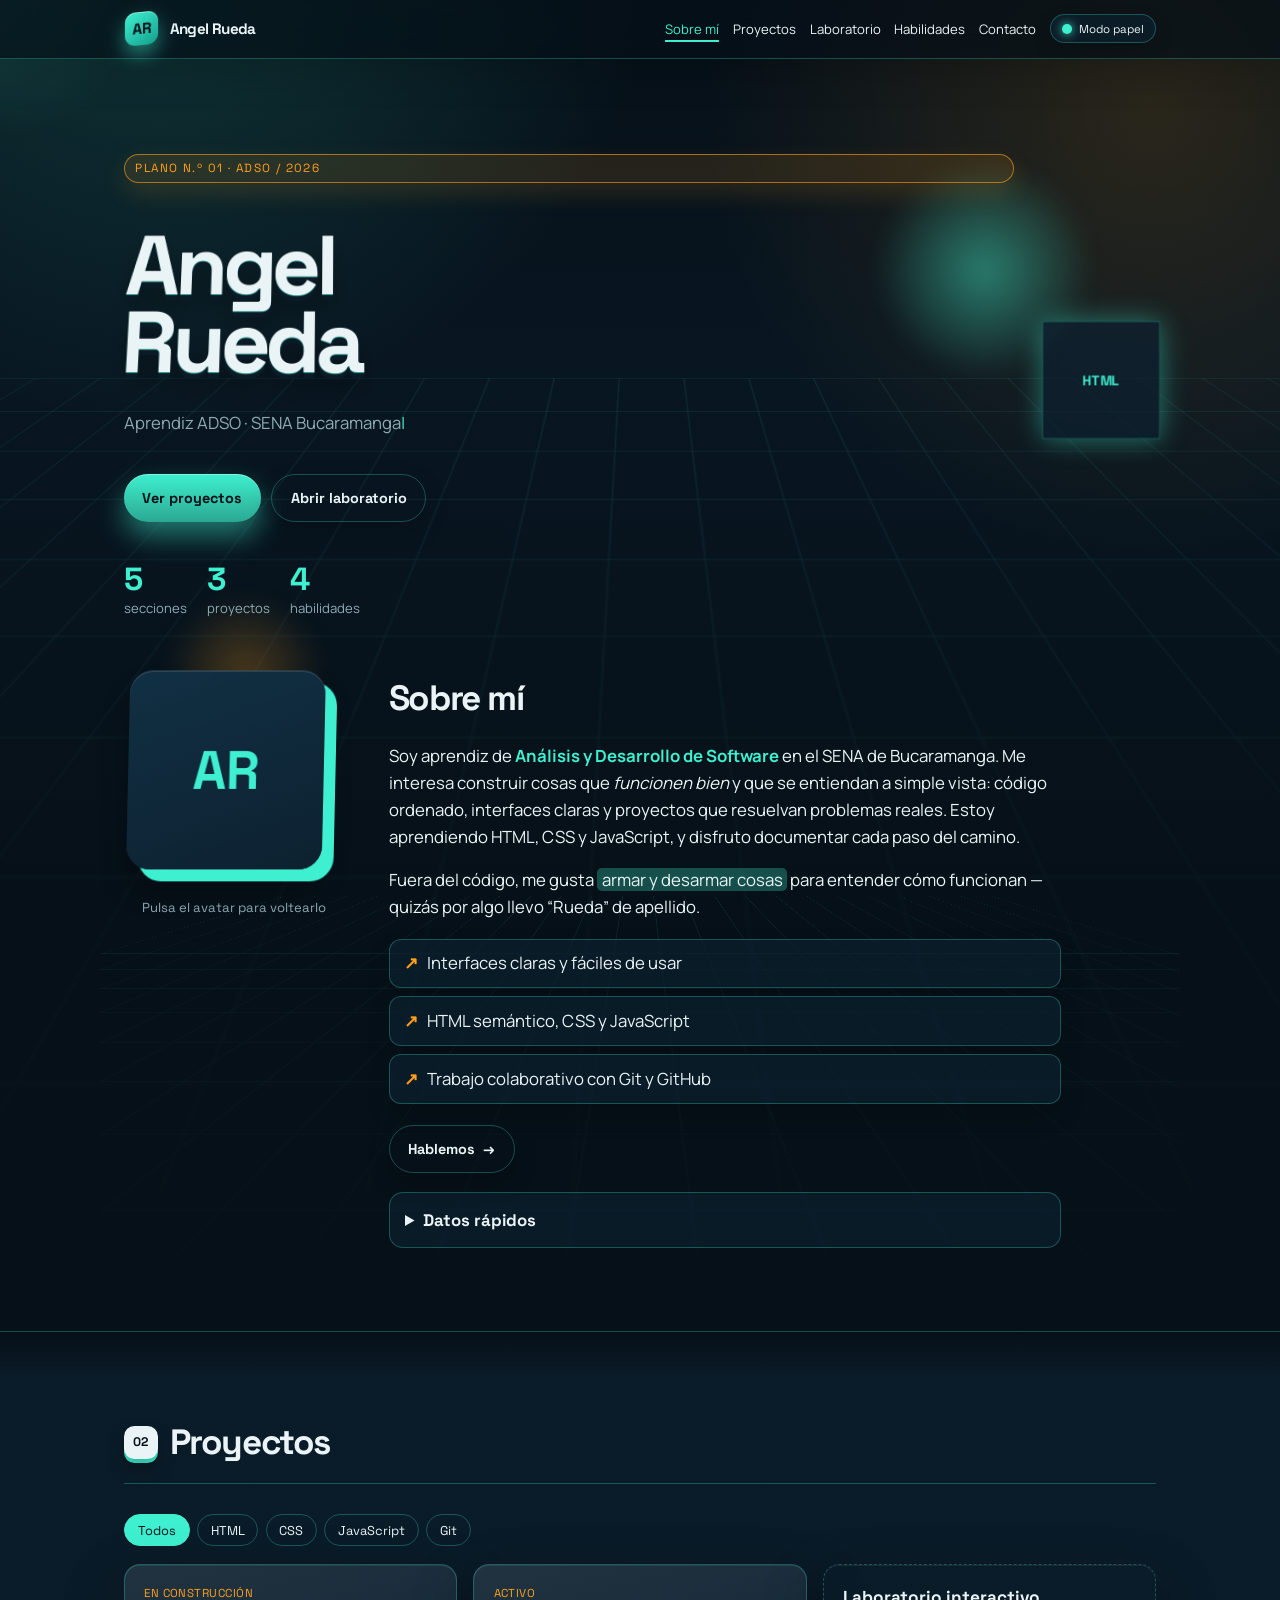
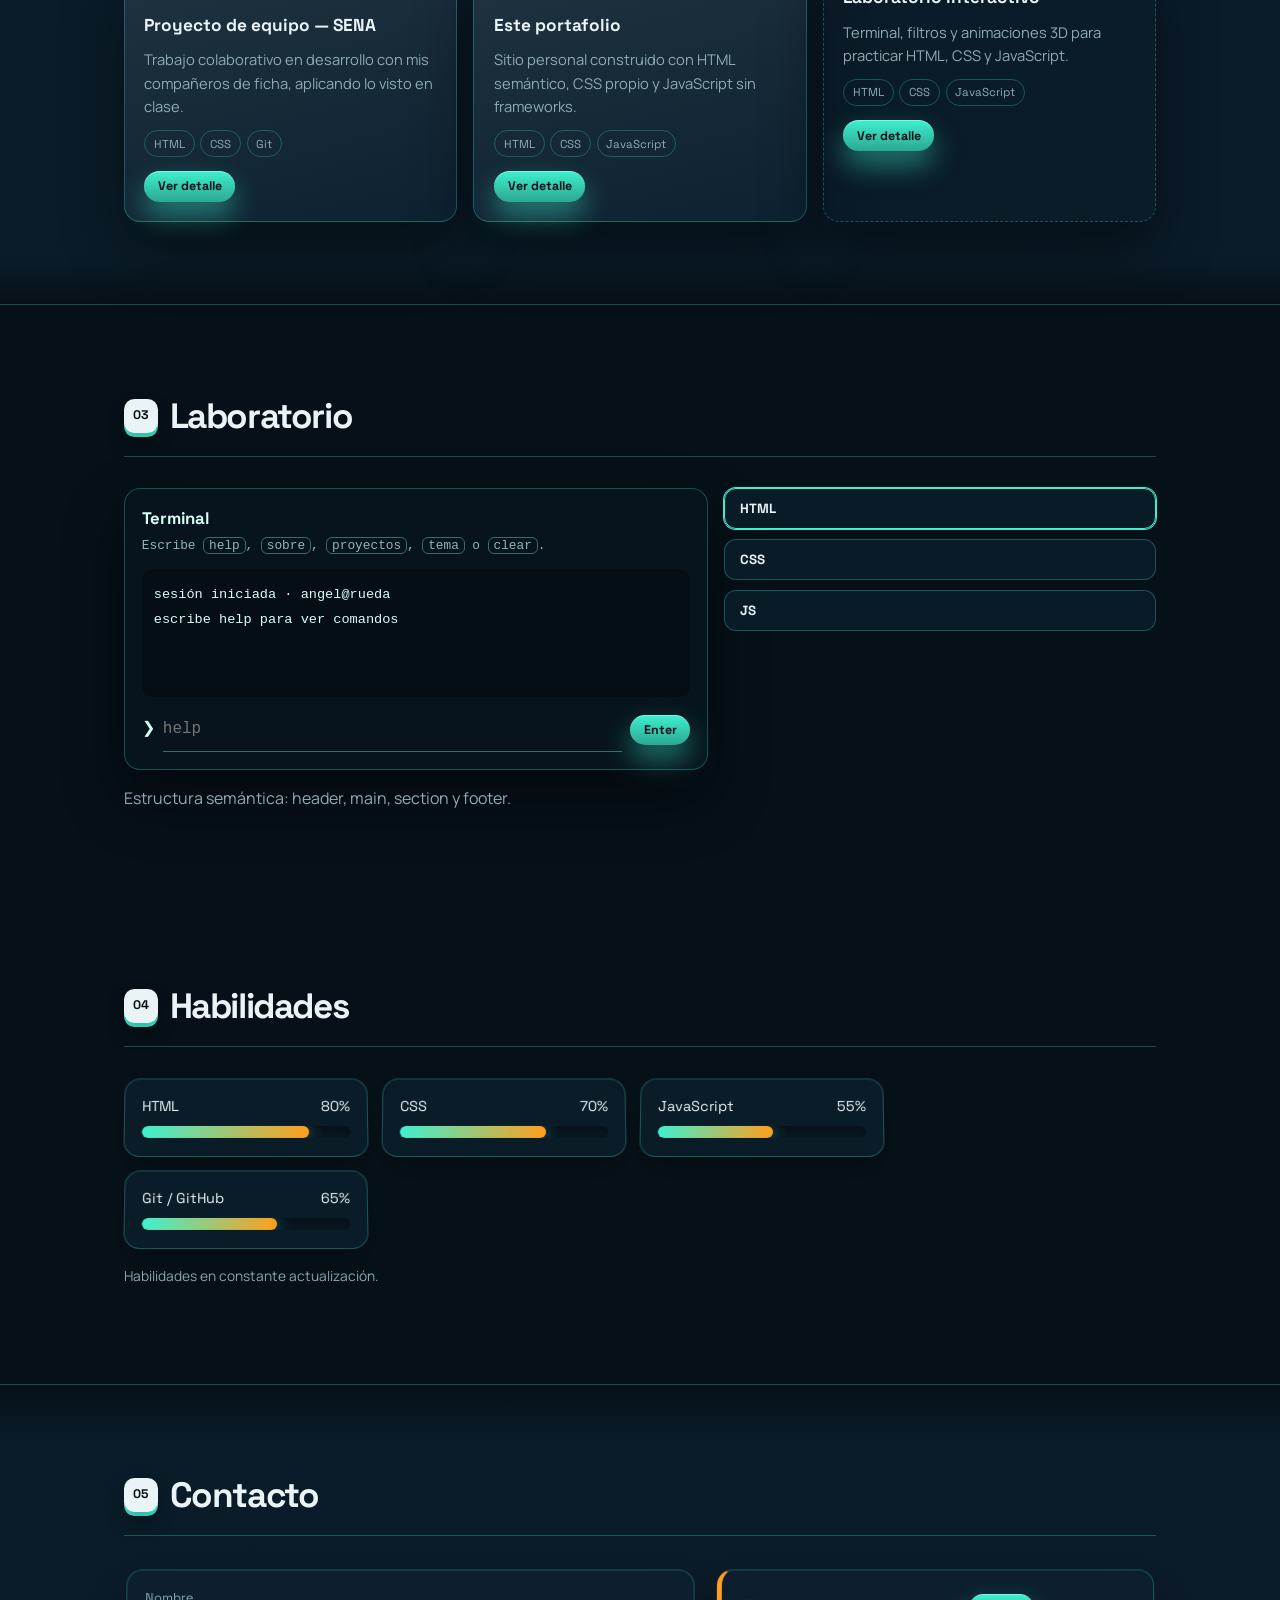
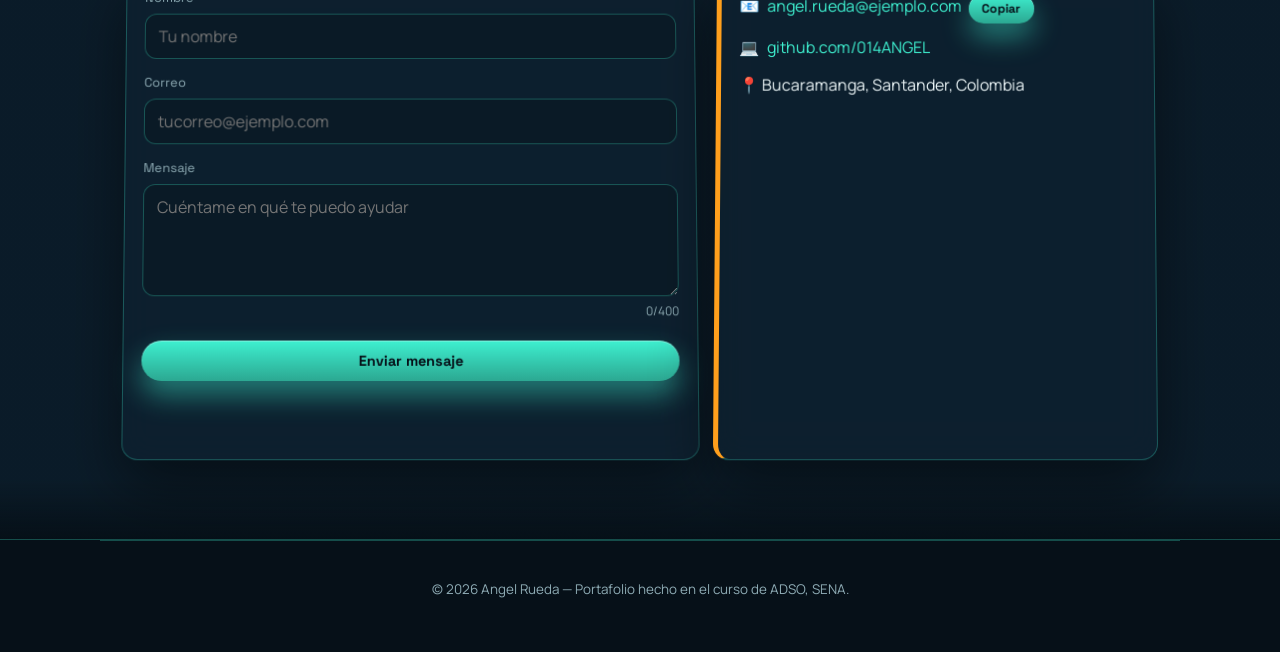
==== commit 0adaffba: "Correcion de Portafolio Co-authored-by: Cursor <cursoragent@cursor.com>" ====
--- a/index.html
+++ b/index.html
@@ -1,656 +1,343 @@
 <!DOCTYPE html>
 <html lang="es">
 <head>
-<meta charset="UTF-8">
-<meta name="viewport" content="width=device-width, initial-scale=1.0">
-<title>Clase 02 — HTML</title>
-<style>
-/* ==== Deck del curso — autocontenido (SIN internet) ==== */
-:root{--bg:#0b1020;--panel:#172033;--panel2:#1e293b;--text:#eef2ff;--muted:#93a4c4;--line:#26324b;
-  --a:#38bdf8;--a2:#a78bfa;--ok:#4ade80;--warn:#fbbf24;--pink:#f472b6;--font:'Segoe UI',system-ui,sans-serif;}
-*{box-sizing:border-box;margin:0;padding:0}html,body{height:100%}
-body{font-family:var(--font);color:var(--text);overflow:hidden;
-  background:radial-gradient(1200px 700px at 85% -10%,rgba(56,189,248,.16),transparent 60%),
-  radial-gradient(900px 600px at -10% 110%,rgba(167,139,250,.16),transparent 60%),var(--bg);}
-.top{position:fixed;top:0;left:0;right:0;height:52px;display:flex;align-items:center;gap:14px;padding:0 22px;z-index:20;
-  background:linear-gradient(180deg,rgba(11,16,32,.9),transparent)}
-.brand{font-weight:800;font-size:14px;color:var(--muted)}.brand b{color:var(--a)}
-.dots{display:flex;gap:7px;margin-left:auto;flex-wrap:wrap;max-width:60vw;justify-content:flex-end}
-.dot{width:11px;height:11px;border-radius:50%;background:#2b3a5c;cursor:pointer;border:none;transition:.2s;padding:0}
-.dot:hover{transform:scale(1.25)}.dot.on{background:var(--a);box-shadow:0 0 0 3px rgba(56,189,248,.25)}.dot.seen{background:#3f5a86}
-.deck{position:absolute;inset:0}
-.slide{position:absolute;inset:0;display:none;flex-direction:column;justify-content:center;padding:8.5vh 6vw 8vh}
-.slide.active{display:flex}
-.slide.active .anim{animation:rise .5s cubic-bezier(.2,.7,.2,1) both}
-.slide.active .anim:nth-child(2){animation-delay:.06s}.slide.active .anim:nth-child(3){animation-delay:.12s}
-.slide.active .anim:nth-child(4){animation-delay:.18s}.slide.active .anim:nth-child(5){animation-delay:.24s}
-@keyframes rise{from{opacity:0;transform:translateY(22px)}to{opacity:1;transform:none}}
-.kick{display:inline-flex;align-items:center;gap:.5em;color:var(--a2);font-weight:800;letter-spacing:.16em;
-  text-transform:uppercase;font-size:clamp(.72rem,1.4vw,1rem);margin-bottom:.55em}
-.kick::before{content:"";width:26px;height:3px;border-radius:3px;background:var(--a2)}
-h1{font-size:clamp(2.3rem,6vw,4.6rem);line-height:1.03;letter-spacing:-.02em;
-  background:linear-gradient(120deg,#fff,#9fd8ff 55%,#c7b6ff);-webkit-background-clip:text;background-clip:text;color:transparent}
-h2{font-size:clamp(1.7rem,4vw,2.9rem);line-height:1.05;margin-bottom:.35em}
-p,li{font-size:clamp(1rem,1.95vw,1.45rem);line-height:1.48}
-.lead{font-size:clamp(1.15rem,2.4vw,1.75rem);color:#dbe4ff}
-.muted{color:var(--muted)}.a{color:var(--a)}.a2{color:var(--a2)}.ok{color:var(--ok)}.warn{color:var(--warn)}.pink{color:var(--pink)}
-b,strong{color:#fff}
-.grid{display:grid;gap:.9em;margin-top:.5em}
-.g2{grid-template-columns:1fr 1fr}.g3{grid-template-columns:repeat(3,1fr)}.g4{grid-template-columns:repeat(4,1fr)}
-.g21{grid-template-columns:1.25fr 1fr}
-@media(max-width:900px){.g2,.g3,.g4,.g21{grid-template-columns:1fr}}
-.card{background:linear-gradient(180deg,var(--panel),var(--panel2));border:1px solid var(--line);border-radius:16px;
-  padding:.9em 1.1em;box-shadow:0 18px 40px -26px rgba(0,0,0,.85)}
-.card.k{border-top:4px solid var(--a)}.card.k2{border-top:4px solid var(--a2)}
-.card.kok{border-top:4px solid var(--ok)}.card.kw{border-top:4px solid var(--warn)}
-.card h3{font-size:clamp(1.05rem,2vw,1.45rem);margin-bottom:.15em;display:flex;align-items:center;gap:.4em}
-.card p,.card li{font-size:clamp(.9rem,1.6vw,1.15rem);color:var(--muted)}
-.card b{color:#dbe4ff}
-.chips{display:flex;gap:.45em;flex-wrap:wrap;margin-top:.5em}
-.chip{background:#0d1730;border:1px solid var(--line);color:var(--a);border-radius:999px;padding:.22em .8em;
-  font-size:clamp(.82rem,1.4vw,1.05rem);font-family:'Consolas',monospace}
-code{background:#0a1226;color:var(--a);padding:.1em .4em;border-radius:6px;font-family:'Consolas',monospace;font-size:.9em}
-pre{background:#0a1226;border:1px solid var(--line);border-radius:12px;padding:.85em 1.1em;margin-top:.4em;overflow:auto}
-pre code{background:none;padding:0;font-size:clamp(.88rem,1.5vw,1.18rem);line-height:1.6}
-.big{font-size:clamp(1.25rem,2.8vw,1.9rem)}
-.tag{display:inline-block;background:linear-gradient(120deg,var(--a),var(--a2));color:#04121f;font-weight:800;
-  border-radius:999px;padding:.22em 1em;font-size:.92rem;margin-bottom:.8em}
-.num{display:inline-flex;align-items:center;justify-content:center;min-width:1.7em;height:1.7em;background:var(--a);
-  color:#04121f;border-radius:50%;font-weight:800;margin-right:.35em}
-.frag{opacity:0;transform:translateY(14px) scale(.98);transition:.35s cubic-bezier(.2,.7,.2,1);filter:blur(2px)}
-.frag.show{opacity:1;transform:none;filter:none}
-/* colores de código HTML */
-.hcode{font-family:'Consolas',monospace}.tg{color:#4ec9b0}.at{color:#9cdcfe}.st{color:#ce9178}.cm{color:#6a9955}.tx{color:#eaf2ff}
-/* anatomía de una etiqueta */
-.anat{background:#0a1226;border:1px solid var(--line);border-radius:14px;padding:1.1em 1.3em;font-family:'Consolas',monospace;
-  font-size:clamp(1.1rem,2.6vw,2rem);text-align:center;margin-top:.3em;overflow:auto}
-.mark{position:relative;padding-bottom:1.6em}
-.mark::after{content:attr(data-l);position:absolute;left:50%;bottom:0;transform:translateX(-50%);
-  font-family:var(--font);font-size:.5em;color:var(--muted);white-space:nowrap}
-.mark.o::after{color:#4ec9b0}.mark.at2::after{color:#9cdcfe}.mark.v::after{color:#ce9178}.mark.c::after{color:#eaf2ff}.mark.cl::after{color:#4ec9b0}
-/* esquema tipo infografía (clic) */
-.viz{display:flex;flex-direction:column;gap:12px;margin-top:.4em}
-.vp{position:relative;border:1px solid var(--line);border-left:6px solid var(--c);border-radius:16px;padding:14px 24px 26px;
-  background:linear-gradient(180deg,rgba(23,32,51,.8),rgba(15,23,42,.72));transition:.25s;cursor:pointer}
-.vp:hover,.vp.on{border-color:var(--c);box-shadow:0 0 0 1px var(--c),0 0 50px -16px var(--c)}.vp.dim{opacity:.4}
-.vhead{display:flex;justify-content:space-between;align-items:center;gap:1em}
-.vt{font-size:clamp(1.25rem,2.7vw,2rem);font-weight:800;color:var(--c);line-height:1}
-.vs{color:var(--muted);font-size:clamp(.8rem,1.4vw,1.1rem);margin-top:.2em}
-.vbody{margin-top:.8em;font-size:clamp(.95rem,1.7vw,1.25rem)}
-.vbadge{border:1.5px solid var(--c);border-radius:12px;padding:.4em 1em;color:var(--c);font-weight:800;background:#0d1730;flex:0 0 auto;font-size:clamp(.85rem,1.5vw,1.1rem)}
-/* estructura anidada */
-.tree{font-family:'Consolas',monospace;font-size:clamp(.85rem,1.6vw,1.2rem);margin-top:.3em}
-.tnode{border:1px solid var(--line);border-left:4px solid var(--a);border-radius:10px;padding:.4em .8em;margin:.35em 0}
-.tnode.head{border-left-color:var(--a2)}.tnode.body{border-left-color:var(--ok)}
-.tnode .in{margin-left:1.4em}
-.bar{position:fixed;left:0;bottom:0;height:5px;background:linear-gradient(90deg,var(--a),var(--a2));z-index:20;transition:width .3s}
-.hud{position:fixed;bottom:12px;right:18px;color:var(--muted);font-size:.85rem;z-index:20}
-.hint{position:fixed;bottom:12px;left:18px;color:var(--muted);font-size:.8rem;z-index:20}
-.hint kbd{background:#0d1730;border:1px solid var(--line);border-radius:5px;padding:.05em .4em;color:var(--a)}
-.grip{position:fixed;inset:0;background:rgba(6,10,20,.96);z-index:40;display:none;grid-template-columns:repeat(4,1fr);gap:14px;padding:70px 5vw;overflow:auto;align-content:start}
-.grip.on{display:grid}
-.mini{background:var(--panel);border:1px solid var(--line);border-radius:12px;padding:14px;cursor:pointer;min-height:80px;transition:.15s;position:relative}
-.mini:hover{border-color:var(--a);transform:translateY(-3px)}.mini .n{position:absolute;top:6px;right:10px;color:var(--muted);font-size:12px;font-weight:800}.mini h4{font-size:14px;color:var(--a)}
-.center{align-items:center;text-align:center}
-a.link{color:var(--a);text-decoration:none;border-bottom:1px dashed var(--a)}
-</style>
+  <meta charset="UTF-8">
+  <meta name="viewport" content="width=device-width, initial-scale=1.0">
+  <meta name="description" content="Portafolio de Angel Rueda, aprendiz de Análisis y Desarrollo de Software en el SENA.">
+  <meta name="author" content="Angel Rueda">
+  <meta name="theme-color" content="#061018">
+  <title>Angel Rueda — Portafolio</title>
+
+  <link rel="preconnect" href="https://fonts.googleapis.com">
+  <link rel="preconnect" href="https://fonts.gstatic.com" crossorigin>
+  <link href="https://fonts.googleapis.com/css2?family=Manrope:wght@400;500;600;700;800&family=Space+Grotesk:wght@500;600;700&display=swap" rel="stylesheet">
+
+  <link rel="stylesheet" href="style.css">
 </head>
 <body>
-<div class="top"><div class="brand">Curso <b>ADSO</b> · SENA · Clase 02</div><div class="dots" id="dots"></div></div>
-<div class="deck" id="deck">
-
-  <!-- 1 -->
-  <section class="slide center" data-title="Portada">
-    <div class="kick anim">Clase 02 · Frontend</div>
-    <h1 class="anim">HTML</h1>
-    <p class="lead muted anim" style="margin-top:.5em">El esqueleto de la web · Construimos tu portafolio (v1)</p>
-    <div class="chips anim" style="justify-content:center;margin-top:1em">
-      <span class="chip">etiquetas</span><span class="chip">atributos</span><span class="chip">semántico</span>
-      <span class="chip">metadatos</span><span class="chip">multimedia</span></div>
-  </section>
-
-  <!-- 2 -->
-  <section class="slide" data-title="¿Qué es HTML?">
-    <div class="kick anim">Concepto</div>
-    <h2 class="anim">¿Qué es HTML?</h2>
-    <p class="lead anim">El <span class="a">esqueleto</span> de toda página. No programa: <b>marca</b> qué es cada cosa.</p>
-    <div class="grid g2" style="margin-top:.6em">
-      <div class="card k frag"><h3>📦 Lenguaje de marcado</h3><p>HyperText <b>Markup</b> Language. Etiquetas que
-        rotulan el contenido: "esto es un título", "esto es una imagen".</p></div>
-      <div class="card k2 frag"><h3>🍱 Analogía</h3><p>Como los rótulos de una mudanza: no cambian lo de
-        adentro, dicen <b>qué es</b> cada cosa para ordenarlo.</p></div>
+
+  <a class="salto-enlace" href="#contenido">Saltar al contenido</a>
+  <div class="progreso-scroll" id="progresoScroll" role="progressbar" aria-label="Progreso de lectura" aria-valuemin="0" aria-valuemax="100" aria-valuenow="0"></div>
+  <div class="foco" id="foco" aria-hidden="true"></div>
+
+  <header class="encabezado">
+    <div class="encabezado__interior">
+      <a class="logo" href="#contenido">
+        <span class="logo__marca" aria-hidden="true">AR</span>
+        <span class="logo__nombre">Angel Rueda</span>
+      </a>
+
+      <button class="menu-toggle" id="menuToggle" type="button" aria-expanded="false" aria-controls="navPrincipal">
+        <span class="menu-toggle__linea"></span>
+        <span class="menu-toggle__linea"></span>
+        <span class="menu-toggle__linea"></span>
+        <span class="sr-solo" id="menuToggleTexto">Abrir menú</span>
+      </button>
+
+      <nav class="nav" id="navPrincipal" aria-label="Principal">
+        <ul class="nav__lista">
+          <li><a href="#sobre-mi" class="nav__enlace">Sobre mí</a></li>
+          <li><a href="#proyectos" class="nav__enlace">Proyectos</a></li>
+          <li><a href="#laboratorio" class="nav__enlace">Laboratorio</a></li>
+          <li><a href="#habilidades" class="nav__enlace">Habilidades</a></li>
+          <li><a href="#contacto" class="nav__enlace">Contacto</a></li>
+        </ul>
+        <button class="modo-toggle" id="modoToggle" type="button" aria-pressed="false">
+          <span class="modo-toggle__icono" aria-hidden="true"></span>
+          <span class="modo-toggle__texto">Modo papel</span>
+        </button>
+      </nav>
     </div>
-  </section>
-
-  <!-- 3 · Anatomía -->
-  <section class="slide" data-title="Anatomía de una etiqueta">
-    <div class="kick anim">Anatomía</div>
-    <h2 class="anim">Partes de una etiqueta</h2>
-    <div class="anat anim">
-      <span class="tg mark o" data-l="etiqueta de apertura">&lt;a</span>
-      <span class="at mark at2" data-l="atributo (propiedad)"> href</span><span class="tg">=</span><span class="st mark v" data-l="valor">"pagina.html"</span><span class="tg">&gt;</span>
-      <span class="tx mark c" data-l="contenido">Clic aquí</span>
-      <span class="tg mark cl" data-l="cierre">&lt;/a&gt;</span>
-    </div>
-    <div class="grid g4" style="margin-top:1.6em">
-      <div class="card k frag"><h3 class="tg">Apertura</h3><p>Abre la etiqueta: <code>&lt;a&gt;</code></p></div>
-      <div class="card frag" style="border-top:4px solid #9cdcfe"><h3 style="color:#9cdcfe">Atributo = valor</h3><p>Info extra. En HTML se llaman <b>atributos</b> (mucha gente les dice "propiedades").</p></div>
-      <div class="card frag" style="border-top:4px solid #eaf2ff"><h3>Contenido</h3><p>Lo que va entre apertura y cierre.</p></div>
-      <div class="card k frag"><h3 class="tg">Cierre</h3><p><code>&lt;/a&gt;</code> — con la barra <code>/</code></p></div>
-    </div>
-  </section>
-
-  <!-- 3b · Elemento vs etiqueta -->
-  <section class="slide" data-title="Elemento vs etiqueta">
-    <div class="kick anim">Vocabulario preciso</div>
-    <h2 class="anim">Etiqueta ≠ Elemento</h2>
-    <div class="grid g2" style="margin-top:.3em">
-      <div class="card k frag"><h3>Etiqueta (tag)</h3><p>La <b>marca</b> entre <code>&lt; &gt;</code>. Hay de apertura y de cierre.</p>
-        <pre class="hcode"><code><span class="tg">&lt;p&gt;</span>  …  <span class="tg">&lt;/p&gt;</span></code></pre></div>
-      <div class="card k2 frag"><h3>Elemento</h3><p>El <b>conjunto completo</b>: apertura + contenido + cierre. Es lo que existe en la página.</p>
-        <pre class="hcode"><code><span class="tg">&lt;p&gt;</span><span class="tx">Hola mundo</span><span class="tg">&lt;/p&gt;</span></code></pre></div>
-    </div>
-    <p class="muted frag" style="margin-top:.4em">La <b>etiqueta</b> es el rótulo; el <b>elemento</b> es la caja entera con lo que lleva dentro.</p>
-  </section>
-
-  <!-- 4 · Con cierre vs sin cierre -->
-  <section class="slide" data-title="Con cierre vs sin cierre">
-    <div class="tag anim">🔑 CLAVE</div>
-    <h2 class="anim">Etiquetas con cierre vs sin cierre</h2>
-    <div class="viz anim">
-      <div class="vp on" style="--c:var(--a)" data-cap="">
-        <div class="vhead"><div><div class="vt">Con cierre (en par)</div>
-          <div class="vs">envuelven contenido: apertura + contenido + cierre</div></div>
-          <div class="vbadge">la mayoría</div></div>
-        <div class="vbody hcode"><span class="tg">&lt;p&gt;</span><span class="tx">Hola mundo</span><span class="tg">&lt;/p&gt;</span>
-          &nbsp;&nbsp;<span class="tg">&lt;h1&gt;</span>Título<span class="tg">&lt;/h1&gt;</span>
-          &nbsp;&nbsp;<span class="tg">&lt;div&gt;</span>…<span class="tg">&lt;/div&gt;</span></div>
-      </div>
-      <div class="vp dim" style="--c:var(--warn)" data-cap="">
-        <div class="vhead"><div><div class="vt">Sin cierre (vacías / void)</div>
-          <div class="vs">no envuelven nada; se cierran solas</div></div>
-          <div class="vbadge">img · br · hr · input · meta · link</div></div>
-        <div class="vbody hcode"><span class="tg">&lt;img <span class="at">src</span>=<span class="st">"foto.jpg"</span> <span class="at">alt</span>=<span class="st">"Mi foto"</span>&gt;</span>
-          &nbsp;&nbsp;<span class="tg">&lt;br&gt;</span>&nbsp;&nbsp;<span class="tg">&lt;hr&gt;</span></div>
-      </div>
-    </div>
-    <p class="muted frag" style="margin-top:.5em">💡 Regla: si una etiqueta <b>envuelve</b> contenido, lleva cierre. Si es un elemento
-      "único" (imagen, salto, línea), <b>no</b>.</p>
-  </section>
-
-  <!-- 5 · Estructura -->
-  <section class="slide" data-title="Estructura del documento">
-    <div class="kick anim">Estructura</div>
-    <h2 class="anim">El esqueleto de un documento</h2>
-    <div class="grid g21" style="margin-top:.2em">
-      <div class="frag"><pre class="hcode"><code><span class="tg">&lt;!DOCTYPE html&gt;</span>
-<span class="tg">&lt;html <span class="at">lang</span>=<span class="st">"es"</span>&gt;</span>
-<span class="tg">&lt;head&gt;</span>
-  <span class="cm">&lt;!-- info que NO se ve --&gt;</span>
-  <span class="tg">&lt;meta <span class="at">charset</span>=<span class="st">"UTF-8"</span>&gt;</span>
-  <span class="tg">&lt;title&gt;</span>Mi Portafolio<span class="tg">&lt;/title&gt;</span>
-<span class="tg">&lt;/head&gt;</span>
-<span class="tg">&lt;body&gt;</span>
-  <span class="cm">&lt;!-- todo lo que SÍ se ve --&gt;</span>
-<span class="tg">&lt;/body&gt;</span>
-<span class="tg">&lt;/html&gt;</span></code></pre></div>
-      <div class="tree frag">
-        <div class="tnode">&lt;html&gt; <small class="muted">— toda la página</small>
-          <div class="tnode head in">&lt;head&gt; <small class="muted">— no se ve (config)</small></div>
-          <div class="tnode body in">&lt;body&gt; <small class="muted">— lo visible</small></div>
+  </header>
+
+  <main id="contenido">
+
+    <section id="sobre-mi" class="plano hero">
+      <div class="hero__escena" aria-hidden="true">
+        <div class="hero__piso"></div>
+        <div class="hero__orbe hero__orbe--cian"></div>
+        <div class="hero__orbe hero__orbe--ambar"></div>
+      </div>
+
+      <div class="hero__cabecera">
+        <p class="marca__placa">Plano N.º 01 · ADSO / 2026</p>
+        <h1 class="hero__nombre">
+          <span>Angel</span>
+          <span>Rueda</span>
+        </h1>
+        <p class="hero__rol"><span id="textoMaquina" data-frases="Aprendiz ADSO · SENA Bucaramanga|HTML, CSS y JavaScript en 3D|Interfaces claras y usables"></span><span class="cursor-texto" aria-hidden="true">|</span></p>
+
+        <div class="hero__acciones">
+          <a class="boton" href="#proyectos">Ver proyectos</a>
+          <a class="boton boton--fantasma" href="#laboratorio">Abrir laboratorio</a>
         </div>
-        <p class="muted" style="margin-top:.6em">💡 En VS Code escribe <code>!</code> + <b>Tab</b> y sale solo.</p>
-      </div>
-    </div>
-  </section>
-
-  <!-- 5b · El DOM (árbol) -->
-  <section class="slide" data-title="El DOM (árbol)">
-    <div class="tag anim">🌳 EL DOM</div>
-    <h2 class="anim">El árbol de elementos (DOM)</h2>
-    <p class="lead anim">El navegador convierte tu HTML en un <b>árbol</b> de elementos: el <b>DOM</b>.
-       Cada elemento es un <b>nodo</b> con padres, hijos y hermanos.</p>
-    <div class="tree frag" style="margin-top:.3em">
-      <div class="tnode">&lt;html&gt;
-        <div class="tnode head in">&lt;head&gt; → &lt;meta&gt;, &lt;title&gt;</div>
-        <div class="tnode body in">&lt;body&gt;
-          <div class="tnode in">&lt;header&gt; → &lt;h1&gt;, &lt;nav&gt;</div>
-          <div class="tnode in">&lt;main&gt; → &lt;section&gt;…</div>
+
+        <ul class="stats">
+          <li><strong data-contador="5">0</strong><span>secciones</span></li>
+          <li><strong data-contador="3">0</strong><span>proyectos</span></li>
+          <li><strong data-contador="4">0</strong><span>habilidades</span></li>
+        </ul>
+
+        <button class="cubo" id="cubo" type="button" aria-pressed="false" aria-label="Pausar o reanudar el cubo 3D">
+          <div class="cubo__escena">
+            <div class="cubo__cara cubo__cara--frente">HTML</div>
+            <div class="cubo__cara cubo__cara--atras">CSS</div>
+            <div class="cubo__cara cubo__cara--derecha">JS</div>
+            <div class="cubo__cara cubo__cara--izquierda">GIT</div>
+            <div class="cubo__cara cubo__cara--arriba">ADSO</div>
+            <div class="cubo__cara cubo__cara--abajo">SENA</div>
+          </div>
+        </button>
+      </div>
+
+      <div class="sobre-mi__cuerpo">
+        <figure class="avatar">
+          <button class="avatar__voltear" id="avatarVoltear" type="button" aria-pressed="false" aria-label="Voltear tarjeta del avatar">
+            <div class="avatar__escena">
+              <div class="avatar__cara avatar__cara--frente">
+                <div class="avatar__marco">
+                  <img src="foto.jpg" alt="Retrato de Angel Rueda" width="280" height="280"
+                       onerror="this.replaceWith(document.getElementById('avatarInicial').content.cloneNode(true))">
+                </div>
+              </div>
+              <div class="avatar__cara avatar__cara--atras">
+                <p>SENA</p>
+                <p>Bucaramanga</p>
+                <p>ADSO 2026</p>
+              </div>
+            </div>
+          </button>
+          <figcaption>Pulsa el avatar para voltearlo</figcaption>
+        </figure>
+
+        <div class="sobre-mi__texto">
+          <h2 class="plano__titulo plano__titulo--interno">Sobre mí</h2>
+          <p>
+            Soy aprendiz de <strong>Análisis y Desarrollo de Software</strong> en el SENA de Bucaramanga.
+            Me interesa construir cosas que <em>funcionen bien</em> y que se entiendan a simple vista:
+            código ordenado, interfaces claras y proyectos que resuelvan problemas reales.
+            Estoy aprendiendo HTML, CSS y JavaScript, y disfruto documentar cada paso del camino.
+          </p>
+          <p>
+            Fuera del código, me gusta <mark>armar y desarmar cosas</mark> para entender cómo funcionan
+            — quizás por algo llevo “Rueda” de apellido.
+          </p>
+          <ul class="sobre-mi__lista">
+            <li>Interfaces claras y fáciles de usar</li>
+            <li>HTML semántico, CSS y JavaScript</li>
+            <li>Trabajo colaborativo con Git y GitHub</li>
+          </ul>
+          <a class="boton boton--fantasma" href="#contacto">Hablemos <span aria-hidden="true">→</span></a>
+
+          <details class="acordeon">
+            <summary>Datos rápidos</summary>
+            <ul>
+              <li>Ciudad: Bucaramanga, Santander</li>
+              <li>Enfoque: HTML semántico, CSS 3D y JavaScript</li>
+              <li>Estado: aprendiendo y documentando cada práctica</li>
+            </ul>
+          </details>
         </div>
       </div>
-    </div>
-    <p class="muted frag" style="margin-top:.3em">JavaScript "agarra" estos nodos por el DOM (lo veremos en la Clase 04).</p>
-  </section>
-
-  <!-- 5c · Jerarquía de elementos -->
-  <section class="slide" data-title="Jerarquía de elementos">
-    <div class="kick anim">Relaciones en el árbol</div>
-    <h2 class="anim">Padres, hijos y hermanos</h2>
-    <div class="grid g3" style="margin-top:.2em">
-      <div class="card k frag"><h3>Padre / hijo</h3><p><code>&lt;ul&gt;</code> es el <b>padre</b> de sus <code>&lt;li&gt;</code> (hijos).</p></div>
-      <div class="card k2 frag"><h3>Hermanos</h3><p>Los <code>&lt;li&gt;</code> entre sí son <b>hermanos</b> (mismo padre).</p></div>
-      <div class="card kok frag"><h3>Anidar bien</h3><p>Lo que abres <b>último</b>, ciérralo <b>primero</b>.</p></div>
-    </div>
-    <p class="lead frag" style="margin-top:.4em">Los <b>títulos tienen jerarquía</b>: un solo <code>&lt;h1&gt;</code>, luego <code>&lt;h2&gt;</code>,
-       <code>&lt;h3&gt;</code>… en orden. Importa para <b>SEO</b> y <b>accesibilidad</b>.</p>
-  </section>
-
-  <!-- 6 · Metadatos -->
-  <section class="slide" data-title="Metadatos (head)">
-    <div class="kick anim">Metadatos</div>
-    <h2 class="anim">El &lt;head&gt;: metadatos 🏷️</h2>
-    <p class="lead anim">Datos <b>sobre</b> la página que el navegador y Google leen (no se ven en pantalla).</p>
-    <div class="grid g2" style="margin-top:.5em">
-      <div class="card k frag"><h3><code>&lt;meta charset="UTF-8"&gt;</code></h3><p>Para que los acentos y la ñ se vean bien.</p></div>
-      <div class="card k frag"><h3><code>&lt;meta name="viewport"…&gt;</code></h3><p>Que se vea bien en celular (responsive).</p></div>
-      <div class="card k2 frag"><h3><code>&lt;title&gt;</code></h3><p>El texto de la pestaña del navegador.</p></div>
-      <div class="card k2 frag"><h3><code>&lt;meta name="description"&gt;</code></h3><p>Resumen para Google (SEO).</p></div>
-    </div>
-  </section>
-
-  <!-- 6b · Metadatos importantes -->
-  <section class="slide" data-title="Metadatos importantes">
-    <div class="kick anim">El head a fondo</div>
-    <h2 class="anim">Los metadatos que importan</h2>
-    <div class="frag"><pre class="hcode"><code><span class="tg">&lt;meta <span class="at">charset</span>=<span class="st">"UTF-8"</span>&gt;</span>                  <span class="cm">acentos y ñ</span>
-<span class="tg">&lt;meta <span class="at">name</span>=<span class="st">"viewport"</span> …&gt;</span>           <span class="cm">responsive (celular)</span>
-<span class="tg">&lt;meta <span class="at">name</span>=<span class="st">"description"</span> …&gt;</span>        <span class="cm">resumen para Google</span>
-<span class="tg">&lt;meta <span class="at">name</span>=<span class="st">"author"</span> …&gt;</span>             <span class="cm">autor</span>
-<span class="tg">&lt;meta <span class="at">name</span>=<span class="st">"theme-color"</span> …&gt;</span>        <span class="cm">color de la barra del navegador</span>
-<span class="tg">&lt;meta <span class="at">name</span>=<span class="st">"robots"</span> content=<span class="st">"index,follow"</span>&gt;</span> <span class="cm">indexar</span>
-<span class="tg">&lt;link <span class="at">rel</span>=<span class="st">"icon"</span> href=<span class="st">"favicon.ico"</span>&gt;</span> <span class="cm">iconito de la pestaña</span></code></pre></div>
-    <p class="muted frag" style="margin-top:.3em">💡 <code>keywords</code> ya casi no se usa (Google lo ignora).</p>
-  </section>
-
-  <!-- 6c · SEO / Open Graph -->
-  <section class="slide" data-title="SEO y Open Graph">
-    <div class="tag anim">🔎 SEO</div>
-    <h2 class="anim">Que Google y las redes te muestren bien</h2>
-    <div class="grid g2" style="margin-top:.2em">
-      <div class="card k frag"><h3>SEO básico</h3><p>Un <code>&lt;title&gt;</code> claro, <code>meta description</code>,
-        un solo <code>&lt;h1&gt;</code>, HTML <b>semántico</b> y <code>alt</code> en las imágenes.</p></div>
-      <div class="card k2 frag"><h3>Open Graph (redes)</h3><p>Cómo se ve al compartir el link en WhatsApp/redes:</p>
-        <pre class="hcode"><code><span class="tg">&lt;meta <span class="at">property</span>=<span class="st">"og:title"</span> …&gt;</span>
-<span class="tg">&lt;meta <span class="at">property</span>=<span class="st">"og:image"</span> …&gt;</span>
-<span class="tg">&lt;meta <span class="at">property</span>=<span class="st">"og:description"</span> …&gt;</span></code></pre></div>
-    </div>
-    <p class="muted frag" style="margin-top:.3em">También: <code>&lt;link rel="canonical"&gt;</code> (la URL "oficial") y las <b>Twitter Cards</b>.</p>
-  </section>
-
-  <!-- 7 · Atributos -->
-  <section class="slide" data-title="Atributos">
-    <div class="kick anim">Atributos (propiedades)</div>
-    <h2 class="anim">Atributos: info extra de una etiqueta</h2>
-    <p class="lead anim">Van en la apertura, como <code>nombre="valor"</code>.</p>
-    <div class="grid g3" style="margin-top:.5em">
-      <div class="card k frag"><h3>Comunes</h3><p><code>href</code> (enlace), <code>src</code> (fuente), <code>alt</code> (texto alterno de imagen).</p></div>
-      <div class="card k2 frag"><h3><code>class</code></h3><p>Etiqueta reutilizable: la comparten muchos elementos. Se usa para <b>estilos</b> (CSS).</p></div>
-      <div class="card kok frag"><h3><code>id</code></h3><p><b>Único</b> en toda la página. Sirve de ancla o para JavaScript.</p></div>
-    </div>
-    <div class="frag" style="margin-top:.4em"><pre class="hcode"><code><span class="tg">&lt;p <span class="at">class</span>=<span class="st">"destacado"</span> <span class="at">id</span>=<span class="st">"intro"</span>&gt;</span>Hola<span class="tg">&lt;/p&gt;</span></code></pre></div>
-  </section>
-
-  <!-- 7b · Atributos booleanos -->
-  <section class="slide" data-title="Atributos booleanos">
-    <div class="kick anim">Atributos especiales</div>
-    <h2 class="anim">Atributos booleanos (sí / no)</h2>
-    <p class="lead anim">Con solo <b>estar presentes</b> ya valen "sí" (verdadero). No llevan valor.</p>
-    <div class="frag" style="margin-top:.2em"><pre class="hcode"><code><span class="tg">&lt;input <span class="at">required</span>&gt;</span>                 <span class="cm">obligatorio</span>
-<span class="tg">&lt;button <span class="at">disabled</span>&gt;</span>               <span class="cm">deshabilitado</span>
-<span class="tg">&lt;input type="checkbox" <span class="at">checked</span>&gt;</span>  <span class="cm">marcado</span>
-<span class="tg">&lt;input <span class="at">readonly</span>&gt;</span>                 <span class="cm">solo lectura</span>
-<span class="tg">&lt;div <span class="at">hidden</span>&gt;</span>                     <span class="cm">oculto</span></code></pre></div>
-    <p class="muted frag" style="margin-top:.3em">Otros: <code>selected</code>, <code>autofocus</code>, <code>multiple</code>.</p>
-  </section>
-
-  <!-- 7c · Otros atributos -->
-  <section class="slide" data-title="Otros atributos">
-    <div class="kick anim">Atributos que suman</div>
-    <h2 class="anim">rel, role, aria y más</h2>
-    <div class="grid g2" style="margin-top:.2em">
-      <div class="card k frag"><ul>
-        <li><code>rel</code> — relación de un enlace: <code>noopener</code>, <code>noreferrer</code>, <code>nofollow</code>.</li>
-        <li><code>target</code> — dónde abrir: <code>_blank</code> (otra pestaña).</li>
-        <li><code>download</code> — descargar en vez de abrir.</li>
-        <li><code>title</code> — tooltip al pasar el mouse.</li></ul></div>
-      <div class="card k2 frag"><ul>
-        <li><code>role</code> — el "rol" para accesibilidad (ARIA).</li>
-        <li><code>aria-label</code> — nombre para lectores de pantalla.</li>
-        <li><code>alt</code> — texto alterno de imágenes.</li>
-        <li><code>lang</code>, <code>data-*</code> — idioma y datos propios.</li></ul></div>
-    </div>
-    <p class="muted frag" style="margin-top:.3em">Los <code>role</code> / <code>aria-*</code> ayudan a personas que usan <b>lectores de pantalla</b>.</p>
-  </section>
-
-  <!-- 8 · class vs id -->
-  <section class="slide" data-title="class vs id">
-    <div class="kick anim">Diferencia clave</div>
-    <h2 class="anim">class vs id 🎯</h2>
-    <div class="viz anim">
-      <div class="vp on" style="--c:var(--a)" data-cap="">
-        <div class="vhead"><div><div class="vt">.class</div><div class="vs">se puede repetir en muchos elementos</div></div>
-          <div class="vbadge">para estilos (CSS)</div></div>
-        <div class="vbody">Ej: todas las tarjetas con <code>class="card"</code> comparten el mismo estilo.</div>
-      </div>
-      <div class="vp dim" style="--c:var(--a2)" data-cap="">
-        <div class="vhead"><div><div class="vt">#id</div><div class="vs">único: solo un elemento lo tiene</div></div>
-          <div class="vbadge">anclas / JavaScript</div></div>
-        <div class="vbody">Ej: <code>id="contacto"</code> para saltar a esa sección con <code>href="#contacto"</code>.</div>
-      </div>
-    </div>
-  </section>
-
-  <!-- 9 · Comentarios -->
-  <section class="slide" data-title="Comentarios">
-    <div class="kick anim">Comentarios</div>
-    <h2 class="anim">Comentarios en HTML 💬</h2>
-    <p class="lead anim">Notas para ti (u otro dev) que <b>no se muestran</b> en la página.</p>
-    <div class="frag" style="margin-top:.5em"><pre class="hcode"><code><span class="cm">&lt;!-- Esto es un comentario: el navegador lo ignora --&gt;</span>
-<span class="tg">&lt;section&gt;</span> … <span class="tg">&lt;/section&gt;</span> <span class="cm">&lt;!-- fin de la sección --&gt;</span></code></pre></div>
-    <p class="muted frag" style="margin-top:.5em">Sirven para explicar partes del código o "apagar" algo temporalmente.</p>
-  </section>
-
-  <!-- 10 · Semántico -->
-  <section class="slide" data-title="¿Por qué semántico?">
-    <div class="tag anim">⭐ LO IMPORTANTE</div>
-    <h2 class="anim">¿Por qué HTML semántico?</h2>
-    <div class="viz anim">
-      <div class="vp dim" style="--c:var(--warn)" data-cap="">
-        <div class="vhead"><div><div class="vt">😵 "Sopa de divs"</div><div class="vs">todo con &lt;div&gt;, sin significado</div></div>
-          <div class="vbadge">difícil de entender</div></div>
-        <div class="vbody hcode"><span class="tg">&lt;div class="header"&gt;…&lt;div class="nav"&gt;…</span></div>
-      </div>
-      <div class="vp on" style="--c:var(--ok)" data-cap="">
-        <div class="vhead"><div><div class="vt">✅ Semántico</div><div class="vs">etiquetas que dicen qué son</div></div>
-          <div class="vbadge">claro · SEO · accesible</div></div>
-        <div class="vbody hcode"><span class="tg">&lt;header&gt; &lt;nav&gt; &lt;main&gt; &lt;section&gt; &lt;footer&gt;</span></div>
-      </div>
-    </div>
-    <p class="muted frag" style="margin-top:.5em">Beneficios: <b>Google</b> te entiende (SEO), los <b>lectores de pantalla</b>
-      ayudan a personas ciegas, y tu código se <b>lee solo</b>.</p>
-  </section>
-
-  <!-- 10b · Ejemplo divididitis vs semántico -->
-  <section class="slide" data-title="Ejemplo: div vs semántico">
-    <div class="tag anim">🧪 PRUÉBALO EN CLASE</div>
-    <h2 class="anim">El mismo CSS, dos resultados</h2>
-    <div class="grid g2" style="margin-top:.2em">
-      <div class="card kw frag"><h3>🍝 Divididitis</h3>
-        <pre class="hcode"><code><span class="tg">&lt;div&gt;</span>Mi Blog<span class="tg">&lt;/div&gt;</span>
-<span class="tg">&lt;div&gt;</span> … <span class="tg">&lt;/div&gt;</span></code></pre>
-        <p>El CSS selecciona <code>header</code>, <code>nav</code>… → <b>no aplica</b>. Se ve <b>plano</b>.</p></div>
-      <div class="card kok frag"><h3>✅ Semántico</h3>
-        <pre class="hcode"><code><span class="tg">&lt;header&gt;</span>Mi Blog<span class="tg">&lt;/header&gt;</span>
-<span class="tg">&lt;main&gt;&lt;article&gt;</span>…<span class="tg">&lt;/article&gt;&lt;/main&gt;</span></code></pre>
-        <p>Las <b>mismas</b> reglas <b>sí aplican</b>. Se ve <b>estilizado</b>. ✨</p></div>
-    </div>
-    <p class="lead frag" style="margin-top:.4em">👉 Con <b>solo cambiar las etiquetas</b> (¡mismo CSS!) cambia el <b>estilo</b> Y cómo lo
-       <b>interpreta</b> el navegador (landmarks para Google y lectores de pantalla).</p>
-    <p class="muted frag">Para copiar y probar: <code>codigo/ejemplo-semantico/</code> — abre <code>divititis.html</code> y <code>semantico.html</code>.</p>
-  </section>
-
-  <!-- 11 · Etiquetas semánticas -->
-  <section class="slide" data-title="Etiquetas semánticas">
-    <div class="kick anim">Vocabulario</div>
-    <h2 class="anim">Las etiquetas semánticas</h2>
-    <div class="grid g3" style="margin-top:.3em">
-      <div class="card k frag"><h3><code>&lt;header&gt;</code></h3><p>El encabezado</p></div>
-      <div class="card k frag"><h3><code>&lt;nav&gt;</code></h3><p>El menú</p></div>
-      <div class="card k frag"><h3><code>&lt;main&gt;</code></h3><p>El contenido principal</p></div>
-      <div class="card k2 frag"><h3><code>&lt;section&gt;</code></h3><p>Una sección</p></div>
-      <div class="card k2 frag"><h3><code>&lt;article&gt;</code></h3><p>Un contenido independiente</p></div>
-      <div class="card kok frag"><h3><code>&lt;footer&gt;</code></h3><p>El pie de página</p></div>
-    </div>
-  </section>
-
-  <!-- 11b · Semántico: casos de uso -->
-  <section class="slide" data-title="Semántico: casos de uso">
-    <div class="kick anim">Cada etiqueta, su trabajo</div>
-    <h2 class="anim">Semántico: cuándo usar cuál</h2>
-    <div class="grid g2" style="margin-top:.2em">
-      <div class="card k frag"><ul>
-        <li><code>&lt;header&gt;</code> — cabecera (de la página o de una sección).</li>
-        <li><code>&lt;nav&gt;</code> — un menú de navegación.</li>
-        <li><code>&lt;main&gt;</code> — el contenido principal (uno por página).</li>
-        <li><code>&lt;section&gt;</code> — un bloque temático con su título.</li></ul></div>
-      <div class="card k2 frag"><ul>
-        <li><code>&lt;article&gt;</code> — contenido <b>independiente</b> (un post, una tarjeta de repo).</li>
-        <li><code>&lt;aside&gt;</code> — contenido lateral/relacionado (barra, notas).</li>
-        <li><code>&lt;footer&gt;</code> — pie (de la página o de una sección).</li>
-        <li><code>&lt;figure&gt;/&lt;figcaption&gt;</code> — imagen con leyenda.</li></ul></div>
-    </div>
-    <p class="muted frag" style="margin-top:.3em">Otras útiles: <code>&lt;small&gt;</code> (letra pequeña/legal), <code>&lt;address&gt;</code> (contacto),
-      <code>&lt;time&gt;</code> (fechas), <code>&lt;mark&gt;</code> (resaltar).</p>
-  </section>
-
-  <!-- 12 · Multimedia -->
-  <section class="slide" data-title="Más etiquetas (multimedia)">
-    <div class="kick anim">Más etiquetas</div>
-    <h2 class="anim">Imágenes, video y más 🎬</h2>
-    <div class="grid g2" style="margin-top:.2em">
-      <div class="frag"><pre class="hcode"><code><span class="cm">&lt;!-- imagen (siempre con alt) --&gt;</span>
-<span class="tg">&lt;img <span class="at">src</span>=<span class="st">"foto.jpg"</span> <span class="at">alt</span>=<span class="st">"Mi foto"</span>&gt;</span>
-
-<span class="cm">&lt;!-- video con controles --&gt;</span>
-<span class="tg">&lt;video <span class="at">src</span>=<span class="st">"demo.mp4"</span> controls&gt;&lt;/video&gt;</span>
-
-<span class="cm">&lt;!-- audio --&gt;</span>
-<span class="tg">&lt;audio <span class="at">src</span>=<span class="st">"tema.mp3"</span> controls&gt;&lt;/audio&gt;</span></code></pre></div>
-      <div>
-        <div class="card k frag"><h3>🖼️ Multimedia</h3><p><code>img</code>, <code>video</code>, <code>audio</code>,
-          <code>figure</code> + <code>figcaption</code> (imagen con leyenda).</p></div>
-        <div class="card k2 frag" style="margin-top:.5em"><h3>🔤 Texto y enlaces</h3><p><code>a</code> (enlace),
-          <code>strong</code>/<code>em</code> (énfasis), <code>ul</code>/<code>ol</code>/<code>li</code> (listas),
-          <code>table</code> (tablas).</p></div>
-        <div class="card kw frag" style="margin-top:.5em"><p>⚠️ Sin internet, la imagen/video deben ser <b>archivos locales</b> en tu carpeta.</p></div>
-      </div>
-    </div>
-  </section>
-
-  <!-- 12b · El enlace <a> y enlaces especiales -->
-  <section class="slide" data-title="El enlace &lt;a&gt;">
-    <div class="tag anim">🔗 EL ENLACE &lt;a&gt;</div>
-    <h2 class="anim">Anchor y enlaces especiales</h2>
-    <div class="frag" style="margin-top:.2em"><pre class="hcode"><code><span class="tg">&lt;a <span class="at">href</span>=<span class="st">"pagina.html"</span>&gt;</span>Ir<span class="tg">&lt;/a&gt;</span>            <span class="cm">otra página</span>
-<span class="tg">&lt;a <span class="at">href</span>=<span class="st">"#contacto"</span>&gt;</span>…<span class="tg">&lt;/a&gt;</span>              <span class="cm">salta a un id de ESTA página</span>
-<span class="tg">&lt;a <span class="at">href</span>=<span class="st">"mailto:hola@x.com"</span>&gt;</span>…          <span class="cm">abre el correo</span>
-<span class="tg">&lt;a <span class="at">href</span>=<span class="st">"tel:+57300..."</span>&gt;</span>…             <span class="cm">llamar (en el celular)</span>
-<span class="tg">&lt;a <span class="at">href</span>=<span class="st">"cv.pdf"</span> <span class="at">download</span>&gt;</span>…           <span class="cm">descargar</span></code></pre></div>
-    <div class="card kw frag" style="margin-top:.4em"><p>⚠️ Al abrir en otra pestaña, usa <b>siempre</b>:
-      <code>target="_blank" rel="noopener noreferrer"</code> — por <b>seguridad</b> y <b>privacidad</b>.</p></div>
-  </section>
-
-  <!-- 12c · En línea vs bloque -->
-  <section class="slide" data-title="En línea vs bloque">
-    <div class="tag anim">📐 FLUJO</div>
-    <h2 class="anim">Elementos de bloque vs en línea</h2>
-    <div class="grid g2" style="margin-top:.2em">
-      <div class="card k frag"><h3>Bloque (block)</h3><p>Ocupan <b>todo el ancho</b> y empiezan en línea nueva.</p>
-        <div class="chips"><span class="chip">div</span><span class="chip">p</span><span class="chip">section</span><span class="chip">h1</span><span class="chip">ul</span></div></div>
-      <div class="card k2 frag"><h3>En línea (inline)</h3><p>Ocupan <b>solo lo necesario</b>, van seguidos en la misma línea.</p>
-        <div class="chips"><span class="chip">span</span><span class="chip">a</span><span class="chip">strong</span><span class="chip">em</span><span class="chip">img</span></div></div>
-    </div>
-    <p class="muted frag" style="margin-top:.3em"><code>&lt;div&gt;</code> = caja genérica de <b>bloque</b>; <code>&lt;span&gt;</code> = caja genérica <b>en línea</b>. (Con CSS puedes cambiarlo.)</p>
-  </section>
-
-  <!-- 12d · Estilos por defecto y convenciones -->
-  <section class="slide" data-title="Estilos por defecto">
-    <div class="kick anim">Detalles importantes</div>
-    <h2 class="anim">Estilos por defecto y buenas costumbres</h2>
-    <div class="grid g3" style="margin-top:.2em">
-      <div class="card k frag"><h3>Estilos del navegador</h3><p>Ya trae estilos: <code>h1</code> grande y en negrita, listas con viñetas… El CSS los <b>sobrescribe</b>.</p></div>
-      <div class="card k2 frag"><h3>Minúsculas</h3><p>Etiquetas en <b>minúscula</b>: <code>&lt;section&gt;</code>, no <code>&lt;SECTION&gt;</code>.</p></div>
-      <div class="card kw frag"><h3>Evita deprecadas</h3><p><code>&lt;center&gt;</code>, <code>&lt;font&gt;</code> están obsoletas → eso se hace con <b>CSS</b>.</p></div>
-    </div>
-  </section>
-
-  <!-- 12e · Formularios: estructura -->
-  <section class="slide" data-title="Formularios">
-    <div class="tag anim">📝 FORMULARIOS</div>
-    <h2 class="anim">form, fieldset, label, input</h2>
-    <div class="frag" style="margin-top:.2em"><pre class="hcode"><code><span class="tg">&lt;form&gt;</span>
-  <span class="tg">&lt;fieldset&gt;</span>
-    <span class="tg">&lt;legend&gt;</span>Datos<span class="tg">&lt;/legend&gt;</span>
-    <span class="tg">&lt;label <span class="at">for</span>=<span class="st">"correo"</span>&gt;</span>Correo<span class="tg">&lt;/label&gt;</span>
-    <span class="tg">&lt;input <span class="at">id</span>=<span class="st">"correo"</span> <span class="at">type</span>=<span class="st">"email"</span>&gt;</span>
-  <span class="tg">&lt;/fieldset&gt;</span>
-<span class="tg">&lt;/form&gt;</span></code></pre></div>
-    <p class="muted frag" style="margin-top:.3em"><code>label</code> con <code>for</code>=<code>id</code> del input: al hacer clic en el texto se activa el campo (accesibilidad). <code>fieldset</code>+<code>legend</code> agrupan.</p>
-  </section>
-
-  <!-- 12f · Validaciones + datalist -->
-  <section class="slide" data-title="Validaciones">
-    <div class="kick anim">Formularios · validaciones</div>
-    <h2 class="anim">Validar sin JavaScript</h2>
-    <div class="grid g2" style="margin-top:.2em">
-      <div class="card k frag"><h3>Atributos que validan</h3><ul>
-        <li><code>required</code> — obligatorio</li>
-        <li><code>type="email"</code> — formato correo</li>
-        <li><code>minlength</code>, <code>maxlength</code></li>
-        <li><code>min</code>, <code>max</code> (números)</li>
-        <li><code>pattern="…"</code> — expresión regular</li></ul></div>
-      <div class="card k2 frag"><h3>datalist (sugerencias)</h3><pre class="hcode"><code><span class="tg">&lt;input <span class="at">list</span>=<span class="st">"tec"</span>&gt;</span>
-<span class="tg">&lt;datalist <span class="at">id</span>=<span class="st">"tec"</span>&gt;</span>
-  <span class="tg">&lt;option&gt;</span>HTML<span class="tg">&lt;/option&gt;</span>
-<span class="tg">&lt;/datalist&gt;</span></code></pre></div>
-    </div>
-    <p class="muted frag" style="margin-top:.3em">El navegador muestra el error solo, sin escribir JS.</p>
-  </section>
-
-  <!-- 12g · submit vs button -->
-  <section class="slide" data-title="Botones y submit">
-    <div class="kick anim">Enviar</div>
-    <h2 class="anim">input submit vs button</h2>
-    <div class="grid g3" style="margin-top:.2em">
-      <div class="card kok frag"><h3><code>&lt;button&gt;</code></h3><p>El moderno. Puede llevar HTML dentro (iconos). En un form, <code>type="submit"</code> por defecto.</p></div>
-      <div class="card k frag"><h3><code>&lt;input type="submit"&gt;</code></h3><p>El clásico. Solo texto, en el atributo <code>value</code>.</p></div>
-      <div class="card kw frag"><h3>⚠️ type</h3><p><code>&lt;button type="button"&gt;</code> si <b>NO</b> quieres que envíe el formulario.</p></div>
-    </div>
-  </section>
-
-  <!-- 12h · details y dialog -->
-  <section class="slide" data-title="details y dialog">
-    <div class="tag anim">✨ INTERACTIVO NATIVO</div>
-    <h2 class="anim">details (acordeón) y dialog (modal)</h2>
-    <div class="grid g2" style="margin-top:.2em">
-      <div class="card k frag"><h3><code>&lt;details&gt;</code></h3><pre class="hcode"><code><span class="tg">&lt;details&gt;</span>
-  <span class="tg">&lt;summary&gt;</span>Ver más<span class="tg">&lt;/summary&gt;</span>
-  Contenido oculto…
-<span class="tg">&lt;/details&gt;</span></code></pre><p>Acordeón que abre/cierra <b>sin JS</b>.</p></div>
-      <div class="card k2 frag"><h3><code>&lt;dialog&gt;</code></h3><p>Un <b>modal</b> nativo. La ventana ya es HTML; se abre con <code>.showModal()</code> desde JS.</p></div>
-    </div>
-  </section>
-
-  <!-- 12i · iframes y lazy -->
-  <section class="slide" data-title="iframes y lazy">
-    <div class="kick anim">Multimedia +</div>
-    <h2 class="anim">iframes y carga diferida</h2>
-    <div class="grid g2" style="margin-top:.2em">
-      <div class="card k frag"><h3><code>&lt;iframe&gt;</code></h3><p>Incrusta otra página dentro (un mapa, un video de YouTube).</p>
-        <pre class="hcode"><code><span class="tg">&lt;iframe <span class="at">src</span>=<span class="st">"…"</span>&gt;&lt;/iframe&gt;</span></code></pre></div>
-      <div class="card k2 frag"><h3><code>loading="lazy"</code></h3><p>Carga la imagen/iframe <b>solo al acercarse</b> → página más rápida.</p>
-        <pre class="hcode"><code><span class="tg">&lt;img <span class="at">loading</span>=<span class="st">"lazy"</span> …&gt;</span></code></pre></div>
-    </div>
-  </section>
-
-  <!-- 12j · Atributos de listas -->
-  <section class="slide" data-title="Listas (ol, ul)">
-    <div class="kick anim">Listas</div>
-    <h2 class="anim">ol y ul a fondo</h2>
-    <div class="grid g2" style="margin-top:.2em">
-      <div class="card k frag"><h3><code>&lt;ul&gt;</code> — sin orden</h3><p>Con viñetas. Para cosas donde el <b>orden no importa</b>.</p></div>
-      <div class="card k2 frag"><h3><code>&lt;ol&gt;</code> — ordenada</h3><p>Numerada. Atributos: <code>type="A"</code>, <code>start="3"</code>, <code>reversed</code>.</p></div>
-    </div>
-    <p class="muted frag" style="margin-top:.3em">Dentro de ambas: <code>&lt;li&gt;</code> (list item).</p>
-  </section>
-
-  <!-- 13 · Documentación -->
-  <section class="slide" data-title="Documentación">
-    <div class="tag anim">📚 DOCUMENTACIÓN</div>
-    <h2 class="anim">Dónde buscar (la buena)</h2>
-    <p class="lead anim">Ningún dev se sabe todo de memoria. Se <b>consulta</b>. Referencias confiables:</p>
-    <div class="grid g3" style="margin-top:.5em">
-      <div class="card k frag"><h3>MDN ⭐</h3><p><a class="link">developer.mozilla.org/es</a></p>
-        <p>La referencia oficial. Busca "MDN &lt;etiqueta&gt;".</p></div>
-      <div class="card k2 frag"><h3>lenguajehtml.com</h3><p><a class="link">lenguajehtml.com</a></p><p>Curso de HTML en español (Manz), claro y actualizado.</p></div>
-      <div class="card kok frag"><h3>web.dev / Can I use</h3><p><a class="link">web.dev/learn/html</a> · <a class="link">caniuse.com</a></p><p>Curso de Google + soporte en navegadores.</p></div>
-    </div>
-    <p class="muted frag" style="margin-top:.4em">⚠️ Evita <b>W3Schools</b> (a veces desactualizado). 💡 Y tu <b>asistente de IA</b>: "explícame &lt;figure&gt; con un ejemplo".</p>
-  </section>
-
-  <!-- 14 · Práctica -->
-  <section class="slide" data-title="Práctica">
-    <div class="tag anim">✍️ PRÁCTICA</div>
-    <h2 class="anim">Portafolio v1</h2>
-    <div class="grid g2" style="margin-top:.3em">
-      <div class="card k frag"><p>① Estructura con <code>header</code> · <code>nav</code> · <code>main</code> ·
-        <code>section</code> · <code>footer</code>.</p></div>
-      <div class="card k frag"><p>② Agrega <b>tu foto</b> (<code>img</code>), enlaces y un formulario de contacto.</p></div>
-      <div class="card k2 frag"><p>③ Usa <code>class</code> e <code>id</code> en tus secciones.</p></div>
-      <div class="card kw frag"><p>⚠️ Regla de hoy: <b>¡sin CSS!</b> Solo estructura y significado.</p></div>
-    </div>
-    <p class="muted frag" style="margin-top:.5em">Cierra guardando: <code>git add . &amp;&amp; git commit -m "Portafolio v1: HTML"</code></p>
-  </section>
-
-  <!-- 15 · Cierre -->
-  <section class="slide center" data-title="Cierre">
-    <h1 class="anim">¿Preguntas? 🙌</h1>
-    <p class="lead muted anim" style="margin-top:.5em">Siguiente: <span class="a">Clase 03 — CSS</span> (¡a ponerlo bonito!)</p>
-    <p class="muted anim" style="margin-top:1.1em">Pulsa <kbd style="color:var(--a)">O</kbd> para ver todas las diapositivas.</p>
-  </section>
-
-</div>
-
-<div class="grip" id="grip"></div>
-<div class="bar" id="bar"></div>
-<div class="hud"><span id="cur">1</span> / <span id="tot">1</span></div>
-<div class="hint"><kbd>←</kbd> <kbd>→</kbd> avanzar · <kbd>O</kbd> rejilla · clic para seguir</div>
-
-<script>
-(function(){
-  const deck=document.getElementById('deck');
-  const slides=[...deck.querySelectorAll('.slide')];
-  const tot=slides.length;let i=0,f=0;
-  document.getElementById('tot').textContent=tot;
-  const frags=slides.map(s=>[...s.querySelectorAll('.frag')]);
-  const dotsWrap=document.getElementById('dots');
-  slides.forEach((s,k)=>{const b=document.createElement('button');b.className='dot';
-    b.title=s.dataset.title||('Slide '+(k+1));b.onclick=()=>goto(k);dotsWrap.appendChild(b);});
-  const dots=[...dotsWrap.children];
-  function render(){
-    slides.forEach((s,k)=>s.classList.toggle('active',k===i));
-    frags[i].forEach((el,k)=>el.classList.toggle('show',k<f));
-    dots.forEach((d,k)=>{d.classList.toggle('on',k===i);d.classList.toggle('seen',k<i);});
-    document.getElementById('cur').textContent=i+1;
-    const prog=frags[i].length?f/frags[i].length:1;
-    document.getElementById('bar').style.width=((i+prog)/tot*100)+'%';
-  }
-  function goto(n){i=Math.max(0,Math.min(tot-1,n));f=frags[i].length;render();}
-  function next(){if(f<frags[i].length){f++;render();return;}if(i<tot-1){i++;f=0;render();}}
-  function prev(){if(f>0){f--;render();return;}if(i>0){i--;f=frags[i].length;render();}}
-  const grip=document.getElementById('grip');
-  slides.forEach((s,k)=>{const m=document.createElement('div');m.className='mini';
-    m.innerHTML='<span class="n">'+(k+1)+'</span><h4>'+(s.dataset.title||'')+'</h4>';
-    m.onclick=()=>{goto(k);grip.classList.remove('on');};grip.appendChild(m);});
-  deck.addEventListener('click',e=>{
-    const vp=e.target.closest('.vp'); if(!vp)return;
-    const root=vp.closest('.slide');
-    root.querySelectorAll('.vp').forEach(x=>{x.classList.toggle('on',x===vp);x.classList.toggle('dim',x!==vp);});
-    e.stopPropagation();
-  });
-  document.addEventListener('keydown',e=>{
-    if(e.key==='o'||e.key==='O'){grip.classList.toggle('on');return;}
-    if(grip.classList.contains('on')){if(e.key==='Escape')grip.classList.remove('on');return;}
-    if(['ArrowRight',' ','PageDown','Enter'].includes(e.key)){e.preventDefault();next();}
-    else if(['ArrowLeft','PageUp','Backspace'].includes(e.key)){e.preventDefault();prev();}
-    else if(e.key==='Home')goto(0);else if(e.key==='End')goto(tot-1);
-  });
-  document.addEventListener('click',e=>{
-    if(e.target.closest('.vp')||e.target.closest('.grip')||e.target.closest('.dot'))return;
-    if(e.clientX<innerWidth*0.22)prev();else next();
-  });
-  render();
-})();
-</script>
+    </section>
+
+    <section id="proyectos" class="plano plano--alterno">
+      <div class="plano__cabecera">
+        <span class="plano__placa">02</span>
+        <h2 class="plano__titulo">Proyectos</h2>
+      </div>
+
+      <div class="filtros" role="group" aria-label="Filtrar proyectos">
+        <button type="button" class="filtro activo" data-filtro="todos" aria-pressed="true">Todos</button>
+        <button type="button" class="filtro" data-filtro="html" aria-pressed="false">HTML</button>
+        <button type="button" class="filtro" data-filtro="css" aria-pressed="false">CSS</button>
+        <button type="button" class="filtro" data-filtro="javascript" aria-pressed="false">JavaScript</button>
+        <button type="button" class="filtro" data-filtro="git" aria-pressed="false">Git</button>
+      </div>
+
+      <div class="tarjetas">
+        <article class="tarjeta" data-tags="html css git">
+          <span class="tarjeta__estado">En construcción</span>
+          <h3>Proyecto de equipo — SENA</h3>
+          <p>Trabajo colaborativo en desarrollo con mis compañeros de ficha, aplicando lo visto en clase.</p>
+          <ul class="tarjeta__etiquetas">
+            <li>HTML</li>
+            <li>CSS</li>
+            <li>Git</li>
+          </ul>
+          <button type="button" class="boton boton--mini" data-modal="equipo">Ver detalle</button>
+        </article>
+
+        <article class="tarjeta" data-tags="html css javascript">
+          <span class="tarjeta__estado">Activo</span>
+          <h3>Este portafolio</h3>
+          <p>Sitio personal construido con HTML semántico, CSS propio y JavaScript sin frameworks.</p>
+          <ul class="tarjeta__etiquetas">
+            <li>HTML</li>
+            <li>CSS</li>
+            <li>JavaScript</li>
+          </ul>
+          <button type="button" class="boton boton--mini" data-modal="portafolio">Ver detalle</button>
+        </article>
+
+        <article class="tarjeta tarjeta--vacia" data-tags="html css javascript">
+          <h3>Laboratorio interactivo</h3>
+          <p>Terminal, filtros y animaciones 3D para practicar HTML, CSS y JavaScript.</p>
+          <ul class="tarjeta__etiquetas">
+            <li>HTML</li>
+            <li>CSS</li>
+            <li>JavaScript</li>
+          </ul>
+          <button type="button" class="boton boton--mini" data-modal="laboratorio">Ver detalle</button>
+        </article>
+      </div>
+    </section>
+
+    <section id="laboratorio" class="plano">
+      <div class="plano__cabecera">
+        <span class="plano__placa">03</span>
+        <h2 class="plano__titulo">Laboratorio</h2>
+      </div>
+
+      <div class="laboratorio">
+        <section class="terminal" aria-labelledby="tituloTerminal">
+          <h3 id="tituloTerminal">Terminal</h3>
+          <p class="terminal__ayuda">Escribe <kbd>help</kbd>, <kbd>sobre</kbd>, <kbd>proyectos</kbd>, <kbd>tema</kbd> o <kbd>clear</kbd>.</p>
+          <div class="terminal__salida" id="terminalSalida" tabindex="0" aria-live="polite">
+            <p>sesión iniciada · angel@rueda</p>
+            <p>escribe help para ver comandos</p>
+          </div>
+          <form class="terminal__formulario" id="formularioTerminal">
+            <label class="sr-solo" for="comandoTerminal">Comando</label>
+            <span aria-hidden="true">❯</span>
+            <input id="comandoTerminal" name="comando" type="text" autocomplete="off" spellcheck="false" placeholder="help">
+            <button type="submit" class="boton boton--mini">Enter</button>
+          </form>
+        </section>
+
+        <ol class="linea-tiempo">
+          <li>
+            <button type="button" class="linea-tiempo__nodo activo" data-paso="0" aria-pressed="true">HTML</button>
+            <p>Estructura semántica: header, main, section y footer.</p>
+          </li>
+          <li>
+            <button type="button" class="linea-tiempo__nodo" data-paso="1" aria-pressed="false">CSS</button>
+            <p>Volumen, perspectiva y un tema claro/oscuro con variables.</p>
+          </li>
+          <li>
+            <button type="button" class="linea-tiempo__nodo" data-paso="2" aria-pressed="false">JS</button>
+            <p>Menú, filtros, terminal y barras que se animan al aparecer.</p>
+          </li>
+        </ol>
+        <p class="linea-tiempo__detalle" id="lineaDetalle">Estructura semántica: header, main, section y footer.</p>
+      </div>
+    </section>
+
+    <section id="habilidades" class="plano">
+      <div class="plano__cabecera">
+        <span class="plano__placa">04</span>
+        <h2 class="plano__titulo">Habilidades</h2>
+      </div>
+
+      <ul class="medidores">
+        <li class="medidor">
+          <div class="medidor__etiqueta">
+            <span>HTML</span>
+            <span>80%</span>
+          </div>
+          <div class="medidor__pista" role="meter" aria-label="HTML" aria-valuemin="0" aria-valuemax="100" aria-valuenow="80">
+            <div class="medidor__barra" data-nivel="80"></div>
+          </div>
+        </li>
+        <li class="medidor">
+          <div class="medidor__etiqueta">
+            <span>CSS</span>
+            <span>70%</span>
+          </div>
+          <div class="medidor__pista" role="meter" aria-label="CSS" aria-valuemin="0" aria-valuemax="100" aria-valuenow="70">
+            <div class="medidor__barra" data-nivel="70"></div>
+          </div>
+        </li>
+        <li class="medidor">
+          <div class="medidor__etiqueta">
+            <span>JavaScript</span>
+            <span>55%</span>
+          </div>
+          <div class="medidor__pista" role="meter" aria-label="JavaScript" aria-valuemin="0" aria-valuemax="100" aria-valuenow="55">
+            <div class="medidor__barra" data-nivel="55"></div>
+          </div>
+        </li>
+        <li class="medidor">
+          <div class="medidor__etiqueta">
+            <span>Git / GitHub</span>
+            <span>65%</span>
+          </div>
+          <div class="medidor__pista" role="meter" aria-label="Git y GitHub" aria-valuemin="0" aria-valuemax="100" aria-valuenow="65">
+            <div class="medidor__barra" data-nivel="65"></div>
+          </div>
+        </li>
+      </ul>
+      <p class="medidores__nota">Habilidades en constante actualización.</p>
+    </section>
+
+    <section id="contacto" class="plano plano--alterno">
+      <div class="plano__cabecera">
+        <span class="plano__placa">05</span>
+        <h2 class="plano__titulo">Contacto</h2>
+      </div>
+
+      <div class="contacto__cuerpo">
+        <form class="formulario" id="formularioContacto" novalidate>
+          <div class="campo">
+            <label for="nombre">Nombre</label>
+            <input type="text" id="nombre" name="nombre" required minlength="2" autocomplete="name" placeholder="Tu nombre">
+          </div>
+          <div class="campo">
+            <label for="correo">Correo</label>
+            <input type="email" id="correo" name="correo" required autocomplete="email" placeholder="tucorreo@ejemplo.com">
+          </div>
+          <div class="campo">
+            <label for="mensaje">Mensaje</label>
+            <textarea id="mensaje" name="mensaje" rows="4" required minlength="10" maxlength="400" placeholder="Cuéntame en qué te puedo ayudar"></textarea>
+            <small class="campo__ayuda"><span id="contadorMensaje">0</span>/400</small>
+          </div>
+          <button type="submit" class="boton">Enviar mensaje</button>
+          <p class="formulario__estado" id="formularioEstado" role="status" aria-live="polite"></p>
+        </form>
+
+        <address class="datos-contacto">
+          <p>
+            📧 <a href="mailto:angel.rueda@ejemplo.com">angel.rueda@ejemplo.com</a>
+            <button type="button" class="boton boton--mini" id="copiarCorreo" data-correo="angel.rueda@ejemplo.com">Copiar</button>
+          </p>
+          <p>
+            💻 <a href="https://github.com/014ANGEL" target="_blank" rel="noopener noreferrer">github.com/014ANGEL</a>
+          </p>
+          <p>📍 Bucaramanga, Santander, Colombia</p>
+        </address>
+      </div>
+    </section>
+
+  </main>
+
+  <footer class="pie">
+    <p>© <span id="anioActual">2026</span> Angel Rueda — Portafolio hecho en el curso de ADSO, SENA.</p>
+  </footer>
+
+  <button class="ir-arriba" id="irArriba" type="button" hidden>Subir</button>
+
+  <dialog class="modal" id="modalProyecto">
+    <h2 id="modalTitulo"></h2>
+    <p id="modalTexto"></p>
+    <form method="dialog">
+      <button class="boton" type="submit">Cerrar</button>
+    </form>
+  </dialog>
+
+  <template id="avatarInicial">
+    <div class="avatar__inicial" aria-hidden="true">AR</div>
+  </template>
+
+  <script src="script.js"></script>
 </body>
 </html>
--- a/style.css
+++ b/style.css
@@ -0,0 +1,1243 @@
+/* =========================================================
+   PORTAFOLIO — ANGEL RUEDA
+   Concepto: plano técnico en volumen (blueprint 3D)
+   ========================================================= */
+
+:root {
+  --azul-profundo: #061018;
+  --azul-panel: #0d2130;
+  --azul-panel-alt: #113044;
+  --linea-cian: #3ef0d0;
+  --cian-sombra: rgba(62, 240, 208, 0.45);
+  --papel: #eaf4f6;
+  --papel-tenue: #8eabb4;
+  --ambar: #ff9f1c;
+  --rojo-marca: #ff6b7a;
+  --vidrio: rgba(13, 33, 48, 0.72);
+  --borde-luz: rgba(62, 240, 208, 0.28);
+  --sombra-profunda: 0 28px 60px rgba(0, 0, 0, 0.45);
+  --fuente-titulo: "Space Grotesk", sans-serif;
+  --fuente-texto: "Manrope", sans-serif;
+  --radio: 16px;
+  --ancho-maximo: 1080px;
+  --duracion: 280ms;
+  --header-alto: 4.5rem;
+  --espacio: clamp(1rem, 3.4vw, 1.5rem);
+  --seccion: clamp(3rem, 6.5vw, 5.25rem);
+  color-scheme: dark;
+}
+
+body.modo-papel {
+  --azul-profundo: #efe6d4;
+  --azul-panel: #fffaf1;
+  --azul-panel-alt: #e7dcc4;
+  --linea-cian: #0b7c6e;
+  --cian-sombra: rgba(11, 124, 110, 0.28);
+  --papel: #17262c;
+  --papel-tenue: #5b6f76;
+  --ambar: #d85a2b;
+  --rojo-marca: #c44545;
+  --vidrio: rgba(255, 250, 241, 0.78);
+  --borde-luz: rgba(23, 38, 44, 0.14);
+  --sombra-profunda: 0 24px 40px rgba(80, 52, 20, 0.16);
+  color-scheme: light;
+}
+
+*,
+*::before,
+*::after { box-sizing: border-box; }
+
+html {
+  scroll-behavior: smooth;
+  overflow-x: clip;
+}
+
+body {
+  margin: 0;
+  min-height: 100vh;
+  background: var(--azul-profundo);
+  color: var(--papel);
+  font-family: var(--fuente-texto);
+  line-height: 1.6;
+  overflow-x: clip;
+}
+
+body::before,
+body::after {
+  content: "";
+  position: fixed;
+  inset: 0;
+  pointer-events: none;
+  z-index: -2;
+}
+
+body::before {
+  background:
+    radial-gradient(circle at 12% -10%, rgba(62, 240, 208, 0.18), transparent 32rem),
+    radial-gradient(circle at 90% 12%, rgba(255, 159, 28, 0.14), transparent 28rem),
+    linear-gradient(180deg, var(--azul-profundo), #081621 42%, var(--azul-profundo));
+}
+
+body::after {
+  top: 42vh;
+  background-image:
+    linear-gradient(var(--borde-luz) 1px, transparent 1px),
+    linear-gradient(90deg, var(--borde-luz) 1px, transparent 1px);
+  background-size: 48px 48px;
+  transform: perspective(700px) rotateX(62deg) scale(1.35);
+  transform-origin: center top;
+  mask-image: linear-gradient(to bottom, rgba(0, 0, 0, 0.55), transparent 78%);
+  opacity: 0.55;
+}
+
+body.modo-papel::before {
+  background:
+    radial-gradient(circle at 8% 0%, rgba(11, 124, 110, 0.16), transparent 26rem),
+    radial-gradient(circle at 100% 10%, rgba(216, 90, 43, 0.12), transparent 24rem),
+    linear-gradient(180deg, #f4ead8, #efe6d4);
+}
+
+img { max-width: 100%; display: block; }
+
+h1, h2, h3, .marca__placa, .plano__placa, .logo, .modo-toggle {
+  font-family: var(--fuente-titulo);
+}
+
+.sr-solo {
+  position: absolute;
+  width: 1px;
+  height: 1px;
+  overflow: hidden;
+  clip: rect(0 0 0 0);
+  white-space: nowrap;
+}
+
+.salto-enlace {
+  position: absolute;
+  left: -999px;
+  top: 0;
+  background: var(--ambar);
+  color: #061018;
+  padding: 0.6rem 1rem;
+  z-index: 100;
+  font-family: var(--fuente-titulo);
+  font-weight: 700;
+}
+
+.salto-enlace:focus { left: 0.5rem; top: 0.5rem; }
+
+a { color: var(--linea-cian); }
+
+:focus-visible {
+  outline: 2px solid var(--ambar);
+  outline-offset: 3px;
+}
+
+/* ===== ENCABEZADO ===== */
+.encabezado {
+  position: sticky;
+  top: 0;
+  z-index: 30;
+  background: color-mix(in srgb, var(--azul-profundo) 72%, transparent);
+  backdrop-filter: blur(18px) saturate(1.2);
+  border-bottom: 1px solid var(--borde-luz);
+  box-shadow: 0 12px 40px rgba(0, 0, 0, 0.18);
+}
+
+.encabezado__interior {
+  max-width: var(--ancho-maximo);
+  margin: 0 auto;
+  padding: 0.7rem var(--espacio);
+  display: flex;
+  align-items: center;
+  justify-content: space-between;
+  gap: 0.75rem;
+  position: relative;
+}
+
+.logo {
+  display: flex;
+  align-items: center;
+  gap: 0.65rem;
+  min-width: 0;
+  text-decoration: none;
+  color: var(--papel);
+}
+
+.logo__marca {
+  width: 2.2rem;
+  height: 2.2rem;
+  flex-shrink: 0;
+  display: grid;
+  place-items: center;
+  background: linear-gradient(145deg, var(--linea-cian), #149f8c);
+  color: #061018;
+  font-weight: 700;
+  border-radius: 0.7rem;
+  box-shadow:
+    0 10px 20px var(--cian-sombra),
+    inset 0 1px 0 rgba(255, 255, 255, 0.45);
+  transform: rotateX(18deg) rotateY(-18deg);
+}
+
+.logo__nombre {
+  font-weight: 700;
+  letter-spacing: -0.04em;
+  font-size: 0.95rem;
+  white-space: nowrap;
+}
+
+.nav {
+  display: flex;
+  align-items: center;
+  gap: 0.9rem;
+}
+
+.nav__lista {
+  list-style: none;
+  display: flex;
+  gap: 0.85rem;
+  margin: 0;
+  padding: 0;
+}
+
+.nav__enlace {
+  text-decoration: none;
+  color: var(--papel);
+  font-size: 0.82rem;
+  padding-bottom: 0.15rem;
+  border-bottom: 2px solid transparent;
+  white-space: nowrap;
+}
+
+.nav__enlace:hover,
+.nav__enlace.activo {
+  color: var(--linea-cian);
+  border-bottom-color: var(--linea-cian);
+}
+
+.modo-toggle {
+  display: inline-flex;
+  align-items: center;
+  gap: 0.4rem;
+  background: var(--vidrio);
+  border: 1px solid var(--borde-luz);
+  color: var(--papel);
+  font-size: 0.72rem;
+  padding: 0.4rem 0.7rem;
+  border-radius: 999px;
+  cursor: pointer;
+  box-shadow: 0 8px 18px rgba(0, 0, 0, 0.18);
+  white-space: nowrap;
+  flex-shrink: 0;
+}
+
+.modo-toggle__icono {
+  width: 10px;
+  height: 10px;
+  border-radius: 50%;
+  background: var(--linea-cian);
+  box-shadow: 0 0 10px var(--linea-cian);
+}
+
+.menu-toggle {
+  display: none;
+  flex-direction: column;
+  gap: 5px;
+  background: none;
+  border: none;
+  cursor: pointer;
+  padding: 0.4rem;
+  z-index: 2;
+}
+
+.menu-toggle__linea {
+  width: 24px;
+  height: 2px;
+  background: var(--papel);
+  transition: transform var(--duracion), opacity var(--duracion);
+}
+
+.menu-toggle[aria-expanded="true"] .menu-toggle__linea:nth-child(1) {
+  transform: translateY(7px) rotate(45deg);
+}
+
+.menu-toggle[aria-expanded="true"] .menu-toggle__linea:nth-child(2) { opacity: 0; }
+
+.menu-toggle[aria-expanded="true"] .menu-toggle__linea:nth-child(3) {
+  transform: translateY(-7px) rotate(-45deg);
+}
+
+/* ===== HERO 3D ===== */
+.hero {
+  position: relative;
+  isolation: isolate;
+}
+
+.hero__escena {
+  position: absolute;
+  inset: 0;
+  pointer-events: none;
+  overflow: hidden;
+  z-index: -1;
+}
+
+.hero__piso {
+  position: absolute;
+  left: -10%;
+  right: -10%;
+  top: 38%;
+  height: 70%;
+  background-image:
+    linear-gradient(var(--linea-cian) 1px, transparent 1px),
+    linear-gradient(90deg, var(--linea-cian) 1px, transparent 1px);
+  background-size: 56px 56px;
+  transform: perspective(500px) rotateX(68deg);
+  opacity: 0.18;
+  mask-image: linear-gradient(to bottom, rgba(0, 0, 0, 0.8), transparent 85%);
+}
+
+.hero__orbe {
+  position: absolute;
+  border-radius: 50%;
+  filter: blur(10px);
+  animation: flotar 8s ease-in-out infinite;
+}
+
+.hero__orbe--cian {
+  width: min(220px, 40vw);
+  height: min(220px, 40vw);
+  right: 8%;
+  top: 8%;
+  background: radial-gradient(circle, var(--cian-sombra), transparent 70%);
+}
+
+.hero__orbe--ambar {
+  width: min(160px, 36vw);
+  height: min(160px, 36vw);
+  left: 6%;
+  top: 42%;
+  background: radial-gradient(circle, rgba(255, 159, 28, 0.28), transparent 70%);
+  animation-delay: -3s;
+}
+
+.hero__cabecera {
+  display: grid;
+  grid-template-columns: minmax(0, 1fr) auto;
+  gap: 1.25rem 2rem;
+  align-items: center;
+  margin-bottom: clamp(2rem, 5vw, 3.2rem);
+}
+
+.marca__placa {
+  display: inline-block;
+  font-size: 0.74rem;
+  letter-spacing: 0.12em;
+  text-transform: uppercase;
+  color: var(--ambar);
+  border: 1px solid color-mix(in srgb, var(--ambar) 60%, transparent);
+  padding: 0.28rem 0.65rem;
+  border-radius: 999px;
+  background: color-mix(in srgb, var(--ambar) 12%, transparent);
+  box-shadow: 0 10px 24px rgba(255, 159, 28, 0.15);
+}
+
+.hero__nombre {
+  margin: 0.7rem 0 0.5rem;
+  font-size: clamp(2.4rem, 7vw, 5.4rem);
+  line-height: 0.9;
+  letter-spacing: -0.06em;
+  max-width: 8ch;
+  transform: perspective(700px) rotateX(10deg);
+  text-shadow:
+    0 1px 0 color-mix(in srgb, var(--linea-cian) 55%, transparent),
+    0 6px 0 color-mix(in srgb, var(--azul-panel) 80%, #000),
+    0 16px 24px rgba(0, 0, 0, 0.4);
+}
+
+.hero__nombre span { display: block; }
+
+.hero__rol {
+  max-width: 34rem;
+  min-height: 1.6em;
+  margin: 0;
+  color: var(--papel-tenue);
+  font-size: clamp(0.92rem, 2vw, 1.05rem);
+  overflow-wrap: break-word;
+}
+
+.cursor-texto {
+  color: var(--linea-cian);
+  animation: parpadeo 1s steps(1) infinite;
+}
+
+.hero__acciones {
+  display: flex;
+  flex-wrap: wrap;
+  gap: 0.65rem;
+  margin-top: 1.1rem;
+}
+
+.hero__acciones .boton { margin-top: 0; }
+
+.marca__placa,
+.hero__nombre,
+.hero__rol,
+.hero__acciones,
+.stats {
+  grid-column: 1;
+}
+
+.stats {
+  list-style: none;
+  display: grid;
+  grid-template-columns: repeat(3, minmax(0, max-content));
+  gap: 0.75rem 1.25rem;
+  margin: 1.35rem 0 0;
+  padding: 0;
+}
+
+.stats li {
+  display: grid;
+  gap: 0.15rem;
+}
+
+.stats strong {
+  font-family: var(--fuente-titulo);
+  font-size: clamp(1.5rem, 3vw, 2rem);
+  color: var(--linea-cian);
+  line-height: 1;
+}
+
+.stats span {
+  color: var(--papel-tenue);
+  font-size: 0.82rem;
+}
+
+.cubo {
+  grid-column: 2;
+  grid-row: 1 / span 5;
+  position: relative;
+  width: 110px;
+  height: 110px;
+  margin: 0;
+  padding: 0;
+  border: 0;
+  background: transparent;
+  perspective: 800px;
+  cursor: pointer;
+  align-self: center;
+}
+
+.cubo.pausado .cubo__escena { animation-play-state: paused; }
+
+.cubo__escena {
+  width: 100%;
+  height: 100%;
+  position: relative;
+  transform-style: preserve-3d;
+  animation: cuboGirar 14s linear infinite;
+}
+
+.cubo__cara {
+  position: absolute;
+  inset: 0;
+  display: grid;
+  place-items: center;
+  background: var(--vidrio);
+  border: 1px solid var(--borde-luz);
+  color: var(--linea-cian);
+  font-family: var(--fuente-titulo);
+  font-size: 0.8rem;
+  font-weight: 700;
+  backface-visibility: hidden;
+  box-shadow: 0 0 24px var(--cian-sombra);
+}
+
+.cubo__cara--frente  { transform: translateZ(55px); }
+.cubo__cara--atras   { transform: rotateY(180deg) translateZ(55px); }
+.cubo__cara--derecha { transform: rotateY(90deg) translateZ(55px); }
+.cubo__cara--izquierda { transform: rotateY(-90deg) translateZ(55px); }
+.cubo__cara--arriba  { transform: rotateX(90deg) translateZ(55px); }
+.cubo__cara--abajo   { transform: rotateX(-90deg) translateZ(55px); }
+
+/* ===== SECCIONES ===== */
+.plano {
+  max-width: var(--ancho-maximo);
+  margin: 0 auto;
+  padding: var(--seccion) var(--espacio);
+  scroll-margin-top: calc(var(--header-alto) + 0.6rem);
+}
+
+.plano--alterno {
+  max-width: none;
+  padding-left: max(var(--espacio), calc((100% - var(--ancho-maximo)) / 2 + var(--espacio)));
+  padding-right: max(var(--espacio), calc((100% - var(--ancho-maximo)) / 2 + var(--espacio)));
+  background:
+    linear-gradient(180deg, transparent, color-mix(in srgb, var(--azul-panel) 70%, transparent) 8%, color-mix(in srgb, var(--azul-panel) 70%, transparent) 92%, transparent);
+  box-shadow: inset 0 1px 0 var(--borde-luz), inset 0 -1px 0 var(--borde-luz);
+}
+
+.plano__cabecera {
+  display: flex;
+  align-items: center;
+  gap: 0.75rem;
+  margin-bottom: clamp(1.2rem, 3vw, 1.9rem);
+  border-bottom: 1px solid var(--borde-luz);
+  padding-bottom: 0.75rem;
+}
+
+.plano__placa {
+  width: 2.1rem;
+  height: 2.1rem;
+  display: inline-flex;
+  align-items: center;
+  justify-content: center;
+  border-radius: 0.65rem;
+  background: var(--papel);
+  color: var(--azul-profundo);
+  font-size: 0.78rem;
+  font-weight: 700;
+  box-shadow: 0 10px 18px rgba(0, 0, 0, 0.25), 0 4px 0 var(--linea-cian);
+  flex-shrink: 0;
+}
+
+.plano__titulo {
+  margin: 0;
+  font-size: clamp(1.5rem, 3.4vw, 2.2rem);
+  letter-spacing: -0.04em;
+}
+
+.plano__titulo--interno { margin-bottom: 0.85rem; }
+
+/* ===== SOBRE MÍ ===== */
+.sobre-mi__cuerpo {
+  display: grid;
+  grid-template-columns: minmax(170px, 220px) minmax(0, 1fr);
+  gap: clamp(1.4rem, 4vw, 2.8rem);
+  align-items: start;
+}
+
+.avatar {
+  margin: 0;
+  text-align: center;
+  perspective: 1100px;
+}
+
+.avatar__voltear {
+  width: 100%;
+  padding: 0 1rem 1rem 0;
+  border: 0;
+  background: transparent;
+  cursor: pointer;
+  perspective: 1100px;
+}
+
+.avatar__escena {
+  position: relative;
+  width: min(200px, 70vw);
+  height: min(200px, 70vw);
+  margin: 0 auto;
+  transform-style: preserve-3d;
+  transition: transform 0.7s ease;
+}
+
+.avatar__voltear[aria-pressed="true"] .avatar__escena {
+  transform: rotateY(180deg);
+}
+
+.avatar__cara {
+  position: absolute;
+  inset: 0;
+  backface-visibility: hidden;
+}
+
+.avatar__cara--atras {
+  display: grid;
+  place-content: center;
+  gap: 0.2rem;
+  border-radius: 24px;
+  background: linear-gradient(160deg, var(--azul-panel-alt), var(--azul-panel));
+  color: var(--linea-cian);
+  font-family: var(--fuente-titulo);
+  font-weight: 700;
+  transform: rotateY(180deg);
+  box-shadow: 12px 12px 0 var(--ambar);
+}
+
+.avatar__marco {
+  height: 100%;
+  transform: rotateY(-12deg) rotateX(6deg);
+  transform-style: preserve-3d;
+  transition: transform var(--duracion);
+}
+
+.avatar:hover .avatar__marco {
+  transform: rotateY(-4deg) rotateX(2deg) translateZ(10px);
+}
+
+.avatar img,
+.avatar__inicial {
+  width: 100%;
+  height: 100%;
+  margin: 0 auto;
+  border-radius: 24px;
+  object-fit: cover;
+  background: linear-gradient(160deg, var(--azul-panel-alt), var(--azul-panel));
+  box-shadow:
+    12px 12px 0 var(--linea-cian),
+    0 20px 28px rgba(0, 0, 0, 0.3),
+    inset 0 1px 0 rgba(255, 255, 255, 0.2);
+}
+
+.avatar__inicial {
+  display: flex;
+  align-items: center;
+  justify-content: center;
+  font-family: var(--fuente-titulo);
+  font-size: clamp(2.4rem, 8vw, 3.4rem);
+  font-weight: 700;
+  color: var(--linea-cian);
+}
+
+.avatar figcaption {
+  margin-top: 0.7rem;
+  font-family: var(--fuente-titulo);
+  font-size: 0.82rem;
+  color: var(--papel-tenue);
+}
+
+.sobre-mi__texto { font-size: clamp(0.95rem, 1.6vw, 1.05rem); max-width: 42rem; }
+.sobre-mi__texto strong { color: var(--linea-cian); }
+
+.sobre-mi__texto mark {
+  background: color-mix(in srgb, var(--linea-cian) 28%, transparent);
+  color: var(--papel);
+  padding: 0 0.3rem;
+  border-radius: 0.3rem;
+}
+
+.sobre-mi__lista {
+  list-style: none;
+  display: grid;
+  gap: 0.5rem;
+  margin: 1.1rem 0 1rem;
+  padding: 0;
+}
+
+.sobre-mi__lista li {
+  padding: 0.65rem 0.9rem;
+  background: var(--vidrio);
+  border: 1px solid var(--borde-luz);
+  border-radius: 12px;
+  box-shadow: 0 12px 24px rgba(0, 0, 0, 0.16);
+}
+
+.sobre-mi__lista li::before {
+  content: "↗";
+  color: var(--ambar);
+  font-weight: 700;
+  margin-right: 0.55rem;
+}
+
+.boton {
+  display: inline-flex;
+  align-items: center;
+  justify-content: center;
+  gap: 0.5rem;
+  font-family: var(--fuente-titulo);
+  font-size: 0.9rem;
+  font-weight: 700;
+  background: linear-gradient(180deg, var(--linea-cian), color-mix(in srgb, var(--linea-cian) 70%, #000));
+  color: #061018;
+  border: none;
+  padding: 0.7rem 1.15rem;
+  border-radius: 999px;
+  cursor: pointer;
+  text-decoration: none;
+  margin-top: 0.35rem;
+  box-shadow:
+    0 14px 28px var(--cian-sombra),
+    inset 0 1px 0 rgba(255, 255, 255, 0.35);
+  transition: transform var(--duracion), box-shadow var(--duracion);
+}
+
+.boton:hover,
+.boton:focus-visible {
+  transform: translateY(-3px) scale(1.02);
+  box-shadow: 0 20px 32px var(--cian-sombra);
+}
+
+.boton--fantasma {
+  background: transparent;
+  color: var(--papel);
+  border: 1px solid var(--borde-luz);
+  box-shadow: 0 10px 24px rgba(0, 0, 0, 0.2);
+}
+
+.boton--mini {
+  align-self: flex-start;
+  margin-top: 0.35rem;
+  padding: 0.45rem 0.85rem;
+  font-size: 0.78rem;
+}
+
+.acordeon {
+  margin-top: 1.2rem;
+  padding: 0.85rem 0.95rem;
+  background: var(--vidrio);
+  border: 1px solid var(--borde-luz);
+  border-radius: 14px;
+}
+
+.acordeon summary {
+  cursor: pointer;
+  font-family: var(--fuente-titulo);
+  font-weight: 700;
+}
+
+.acordeon ul {
+  margin: 0.75rem 0 0;
+  padding-left: 1.1rem;
+  color: var(--papel-tenue);
+}
+
+.filtros {
+  display: flex;
+  flex-wrap: wrap;
+  gap: 0.45rem;
+  margin: 0 0 1.15rem;
+}
+
+.filtro {
+  font-family: var(--fuente-titulo);
+  font-size: 0.8rem;
+  padding: 0.4rem 0.8rem;
+  border-radius: 999px;
+  border: 1px solid var(--borde-luz);
+  background: transparent;
+  color: var(--papel);
+  cursor: pointer;
+}
+
+.filtro.activo,
+.filtro[aria-pressed="true"] {
+  background: var(--linea-cian);
+  color: #061018;
+  border-color: var(--linea-cian);
+}
+
+.tarjeta.oculta { display: none; }
+
+/* ===== PROYECTOS ===== */
+.tarjetas {
+  display: grid;
+  grid-template-columns: repeat(auto-fit, minmax(240px, 1fr));
+  gap: 1rem;
+  perspective: 1400px;
+}
+
+.tarjeta {
+  min-height: 0;
+  gap: 0.55rem;
+  padding: 1.2rem;
+  border-radius: var(--radio);
+  background: linear-gradient(165deg, color-mix(in srgb, var(--azul-panel) 92%, white), var(--azul-panel));
+  border: 1px solid var(--borde-luz);
+  box-shadow: var(--sombra-profunda), inset 0 1px 0 rgba(255, 255, 255, 0.08);
+  transform-style: preserve-3d;
+  transition: transform var(--duracion), box-shadow var(--duracion);
+  display: flex;
+  flex-direction: column;
+}
+
+.tarjeta:hover {
+  transform: translateY(-10px) rotateX(5deg) rotateY(-4deg);
+  box-shadow:
+    0 32px 48px rgba(0, 0, 0, 0.35),
+    0 0 0 1px var(--linea-cian);
+}
+
+.tarjeta h3 {
+  margin: 0;
+  font-size: 1.08rem;
+  overflow-wrap: anywhere;
+}
+
+.tarjeta p {
+  margin: 0;
+  color: var(--papel-tenue);
+  font-size: 0.92rem;
+}
+
+.tarjeta__estado {
+  font-family: var(--fuente-titulo);
+  font-size: 0.72rem;
+  color: var(--ambar);
+  letter-spacing: 0.04em;
+  text-transform: uppercase;
+}
+
+.tarjeta__etiquetas {
+  list-style: none;
+  display: flex;
+  flex-wrap: wrap;
+  gap: 0.35rem;
+  margin: 0.15rem 0 0;
+  padding: 0;
+}
+
+.tarjeta__etiquetas li {
+  font-family: var(--fuente-titulo);
+  font-size: 0.72rem;
+  border: 1px solid var(--borde-luz);
+  padding: 0.2rem 0.55rem;
+  border-radius: 999px;
+  color: var(--papel-tenue);
+}
+
+.tarjeta--vacia {
+  background: transparent;
+  border-style: dashed;
+}
+
+/* ===== HABILIDADES ===== */
+.medidores {
+  list-style: none;
+  margin: 0;
+  padding: 0;
+  display: grid;
+  grid-template-columns: repeat(auto-fit, minmax(220px, 1fr));
+  gap: 0.85rem;
+  max-width: 760px;
+}
+
+.medidor {
+  padding: 1rem 1.05rem 1.1rem;
+  background: var(--vidrio);
+  border: 1px solid var(--borde-luz);
+  border-radius: var(--radio);
+  box-shadow: 0 16px 30px rgba(0, 0, 0, 0.18);
+  transform: perspective(700px) rotateX(6deg);
+}
+
+.medidor__etiqueta {
+  display: flex;
+  justify-content: space-between;
+  gap: 0.75rem;
+  font-family: var(--fuente-titulo);
+  font-size: 0.9rem;
+  margin-bottom: 0.5rem;
+}
+
+.medidor__pista {
+  height: 12px;
+  background: color-mix(in srgb, var(--azul-profundo) 55%, var(--azul-panel));
+  border-radius: 999px;
+  overflow: hidden;
+  box-shadow: inset 0 4px 8px rgba(0, 0, 0, 0.35);
+}
+
+.medidor__barra {
+  height: 100%;
+  width: 0%;
+  border-radius: 999px;
+  background: linear-gradient(90deg, var(--linea-cian), var(--ambar));
+  box-shadow: 0 0 18px var(--cian-sombra);
+  transition: width 1.1s ease;
+}
+
+.medidores__nota {
+  margin-top: 1rem;
+  color: var(--papel-tenue);
+  font-size: 0.86rem;
+}
+
+/* ===== CONTACTO ===== */
+.contacto__cuerpo {
+  display: grid;
+  grid-template-columns: minmax(0, 1.3fr) minmax(0, 1fr);
+  gap: 1.1rem;
+}
+
+.formulario,
+.datos-contacto {
+  background: var(--vidrio);
+  border: 1px solid var(--borde-luz);
+  border-radius: var(--radio);
+  padding: 1.15rem;
+  box-shadow: var(--sombra-profunda);
+  backdrop-filter: blur(16px);
+  transform: perspective(900px) rotateX(2deg);
+}
+
+.formulario { display: grid; gap: 0.9rem; }
+.campo { display: grid; gap: 0.3rem; }
+
+.campo label {
+  font-family: var(--fuente-titulo);
+  font-size: 0.8rem;
+  color: var(--papel-tenue);
+}
+
+.campo input,
+.campo textarea {
+  width: 100%;
+  max-width: 100%;
+  background: color-mix(in srgb, var(--azul-profundo) 40%, var(--azul-panel));
+  border: 1px solid var(--borde-luz);
+  color: var(--papel);
+  padding: 0.7rem 0.8rem;
+  border-radius: 12px;
+  font-family: var(--fuente-texto);
+  font-size: 1rem;
+}
+
+.campo input:focus,
+.campo textarea:focus {
+  border-color: var(--linea-cian);
+  box-shadow: 0 0 0 3px var(--cian-sombra);
+}
+
+.campo input:user-invalid,
+.campo textarea:user-invalid {
+  border-color: var(--rojo-marca);
+}
+
+.formulario__estado {
+  min-height: 1.2em;
+  font-family: var(--fuente-titulo);
+  font-size: 0.85rem;
+  color: var(--linea-cian);
+}
+
+.formulario__estado.es-error { color: var(--rojo-marca); }
+
+.campo__ayuda {
+  color: var(--papel-tenue);
+  font-size: 0.75rem;
+  justify-self: end;
+}
+
+.datos-contacto {
+  font-style: normal;
+  display: grid;
+  gap: 0.75rem;
+  align-content: start;
+  border-left: 5px solid var(--ambar);
+}
+
+.datos-contacto p {
+  display: flex;
+  flex-wrap: wrap;
+  align-items: center;
+  gap: 0.45rem;
+  margin: 0;
+}
+
+.datos-contacto a { text-decoration: none; overflow-wrap: anywhere; }
+.datos-contacto a:hover { text-decoration: underline; }
+
+/* ===== PIE ===== */
+.pie {
+  max-width: var(--ancho-maximo);
+  margin: 0 auto;
+  padding: 1.5rem var(--espacio) 2.4rem;
+  text-align: center;
+  color: var(--papel-tenue);
+  font-size: 0.84rem;
+  border-top: 1px solid var(--borde-luz);
+}
+
+.laboratorio {
+  display: grid;
+  grid-template-columns: minmax(0, 1.15fr) minmax(0, 0.85fr);
+  gap: 1rem;
+  align-items: start;
+}
+
+.terminal {
+  background: #07141d;
+  color: #d7fff6;
+  border: 1px solid var(--borde-luz);
+  border-radius: var(--radio);
+  padding: 1rem 1.05rem 1.1rem;
+  box-shadow: var(--sombra-profunda);
+  font-family: ui-monospace, "Cascadia Code", monospace;
+  min-width: 0;
+}
+
+body.modo-papel .terminal { background: #173038; }
+
+.terminal h3 { margin: 0 0 0.3rem; font-size: 1.05rem; }
+.terminal__ayuda { margin: 0 0 0.75rem; color: #8fb8b1; font-size: 0.8rem; }
+.terminal kbd {
+  border: 1px solid #3b6c68;
+  border-radius: 6px;
+  padding: 0 0.3rem;
+}
+
+.terminal__salida {
+  min-height: 8rem;
+  max-height: 12rem;
+  overflow: auto;
+  background: rgba(0, 0, 0, 0.28);
+  border-radius: 10px;
+  padding: 0.75rem;
+  font-size: 0.85rem;
+}
+
+.terminal__salida p { margin: 0.2rem 0; }
+.terminal__salida .cmd { color: var(--linea-cian); }
+
+.terminal__formulario {
+  display: flex;
+  flex-wrap: wrap;
+  align-items: center;
+  gap: 0.5rem;
+  margin-top: 0.75rem;
+}
+
+.terminal__formulario input {
+  flex: 1 1 10rem;
+  min-width: 0;
+  background: transparent;
+  border: 0;
+  border-bottom: 1px solid #3b6c68;
+  color: #fff;
+  padding: 0.5rem 0;
+  font: inherit;
+}
+
+.linea-tiempo {
+  list-style: none;
+  margin: 0;
+  padding: 0;
+  display: grid;
+  gap: 0.6rem;
+}
+
+.linea-tiempo li p { display: none; }
+
+.linea-tiempo__nodo {
+  width: 100%;
+  text-align: left;
+  font-family: var(--fuente-titulo);
+  font-weight: 700;
+  padding: 0.7rem 0.9rem;
+  border-radius: 12px;
+  border: 1px solid var(--borde-luz);
+  background: var(--vidrio);
+  color: var(--papel);
+  cursor: pointer;
+}
+
+.linea-tiempo__nodo.activo {
+  border-color: var(--linea-cian);
+  box-shadow: 0 0 0 1px var(--linea-cian);
+}
+
+.linea-tiempo__detalle {
+  grid-column: 1 / -1;
+  margin: 0;
+  color: var(--papel-tenue);
+}
+
+.progreso-scroll {
+  position: fixed;
+  top: 0;
+  left: 0;
+  height: 3px;
+  width: 0%;
+  background: linear-gradient(90deg, var(--linea-cian), var(--ambar));
+  z-index: 50;
+  box-shadow: 0 0 12px var(--cian-sombra);
+}
+
+.foco {
+  position: fixed;
+  width: 280px;
+  height: 280px;
+  border-radius: 50%;
+  pointer-events: none;
+  z-index: 1;
+  background: radial-gradient(circle, var(--cian-sombra), transparent 68%);
+  mix-blend-mode: screen;
+  opacity: 0.28;
+  transform: translate(-50%, -50%);
+}
+
+body.modo-papel .foco { mix-blend-mode: multiply; opacity: 0.16; }
+
+.ir-arriba {
+  position: fixed;
+  right: max(0.9rem, env(safe-area-inset-right));
+  bottom: max(0.9rem, env(safe-area-inset-bottom));
+  z-index: 40;
+  border: 0;
+  border-radius: 999px;
+  padding: 0.7rem 0.95rem;
+  font-family: var(--fuente-titulo);
+  font-weight: 700;
+  background: var(--linea-cian);
+  color: #061018;
+  cursor: pointer;
+  box-shadow: 0 12px 24px var(--cian-sombra);
+}
+
+.modal {
+  width: min(32rem, calc(100% - 1.5rem));
+  max-height: calc(100vh - 2rem);
+  overflow: auto;
+  border: 1px solid var(--borde-luz);
+  border-radius: 18px;
+  background: var(--azul-panel);
+  color: var(--papel);
+  padding: 1.15rem;
+  box-shadow: var(--sombra-profunda);
+}
+
+.modal::backdrop { background: rgba(3, 8, 12, 0.62); }
+
+/* ===== ANIMACIONES ===== */
+@keyframes parpadeo { 50% { opacity: 0; } }
+
+@keyframes cuboGirar {
+  0%   { transform: rotateX(-18deg) rotateY(0deg); }
+  100% { transform: rotateX(-18deg) rotateY(360deg); }
+}
+
+@keyframes flotar {
+  0%, 100% { transform: translate3d(0, 0, 0); }
+  50% { transform: translate3d(12px, -18px, 30px); }
+}
+
+/* ===== RESPONSIVE ===== */
+@media (max-width: 1100px) {
+  .menu-toggle {
+    display: flex;
+    min-width: 44px;
+    min-height: 44px;
+    align-items: center;
+    justify-content: center;
+  }
+
+  .nav {
+    position: absolute;
+    top: calc(100% + 0.35rem);
+    left: var(--espacio);
+    right: var(--espacio);
+    background: var(--azul-panel);
+    flex-direction: column;
+    align-items: stretch;
+    gap: 0.85rem;
+    padding: 0 1rem;
+    max-height: 0;
+    overflow: hidden;
+    border: 1px solid transparent;
+    border-radius: 16px;
+    box-shadow: none;
+    transition: max-height var(--duracion) ease, padding var(--duracion) ease;
+    z-index: 40;
+  }
+
+  .nav.abierto {
+    max-height: min(70vh, 420px);
+    overflow: auto;
+    padding: 1rem;
+    border-color: var(--borde-luz);
+    box-shadow: var(--sombra-profunda);
+  }
+
+  .nav__lista { flex-direction: column; gap: 0.7rem; }
+  .nav__enlace { font-size: 0.95rem; }
+  .modo-toggle { width: fit-content; }
+}
+
+@media (max-width: 900px) {
+  .hero__cabecera {
+    grid-template-columns: 1fr;
+    gap: 1rem;
+  }
+
+  .marca__placa,
+  .hero__nombre,
+  .hero__rol,
+  .hero__acciones,
+  .stats { grid-column: 1; }
+
+  .cubo { display: none; }
+  .hero__nombre { max-width: none; }
+  .sobre-mi__cuerpo,
+  .laboratorio,
+  .contacto__cuerpo { grid-template-columns: 1fr; }
+  .avatar { justify-self: center; }
+}
+
+@media (hover: none) {
+  .tarjeta:hover,
+  .avatar:hover .avatar__marco,
+  .boton:hover {
+    transform: none;
+  }
+}
+
+@media (max-width: 640px) {
+  .hero__nombre {
+    font-size: clamp(2.1rem, 12vw, 3.1rem);
+    transform: none;
+    text-shadow: 0 8px 18px rgba(0, 0, 0, 0.28);
+  }
+
+  .hero__acciones .boton,
+  .filtro,
+  .linea-tiempo__nodo {
+    min-height: 44px;
+  }
+
+  .stats {
+    grid-template-columns: repeat(3, minmax(0, 1fr));
+    gap: 0.5rem;
+    width: 100%;
+  }
+
+  .stats li { min-width: 0; }
+  .stats span { font-size: 0.74rem; }
+
+  .avatar__voltear { padding: 0 0.7rem 0.7rem 0; }
+  .avatar__marco { transform: none; }
+  .formulario,
+  .datos-contacto,
+  .medidor { transform: none; }
+  .foco { display: none; }
+  .ir-arriba { padding: 0.65rem 0.85rem; font-size: 0.82rem; }
+}
+
+@media (max-width: 400px) {
+  .logo__nombre { display: none; }
+  .marca__placa { letter-spacing: 0.08em; font-size: 0.68rem; }
+}
+
+@media (prefers-reduced-motion: reduce) {
+  html { scroll-behavior: auto; }
+
+  *,
+  *::before,
+  *::after {
+    animation-duration: 0.01ms !important;
+    animation-iteration-count: 1 !important;
+    transition-duration: 0.01ms !important;
+  }
+
+  .hero__nombre,
+  .tarjeta:hover,
+  .avatar__marco,
+  .formulario,
+  .datos-contacto,
+  .medidor {
+    transform: none;
+  }
+
+  body::after,
+  .hero__piso { transform: none; }
+}
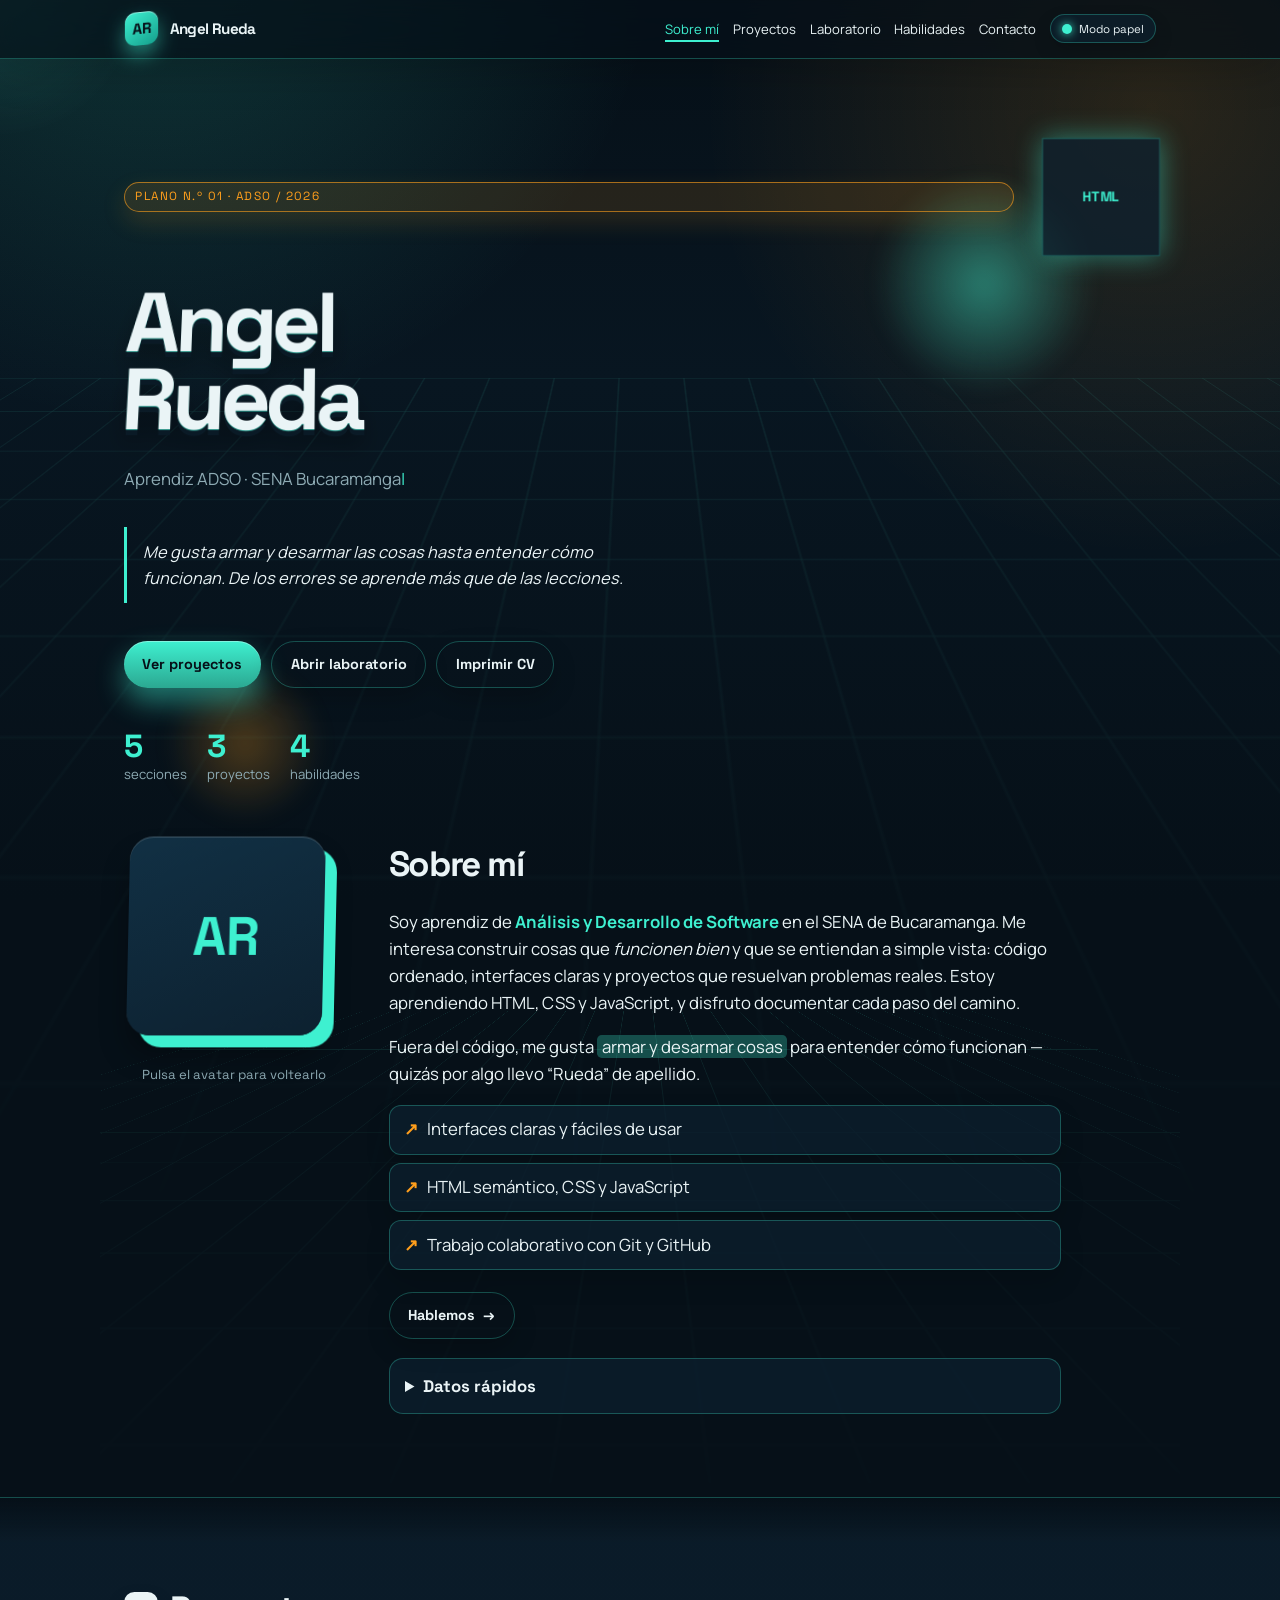
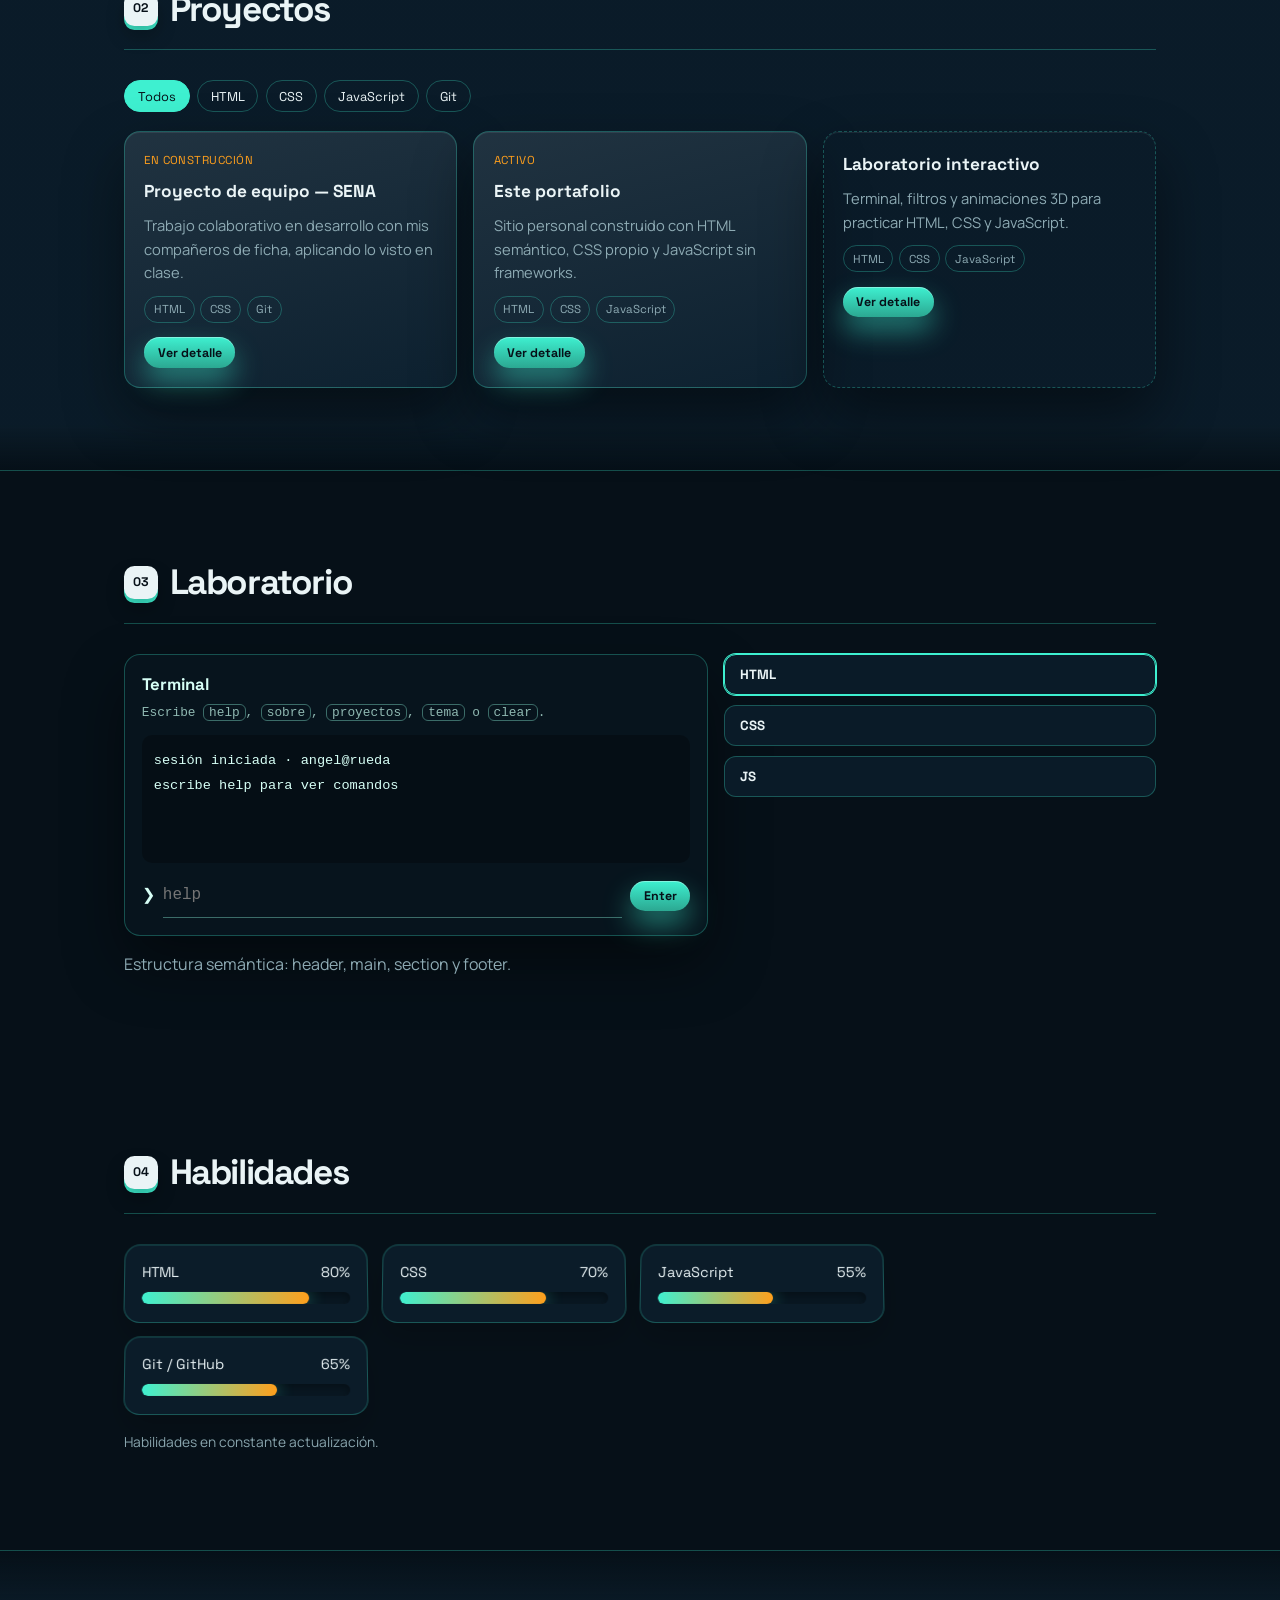
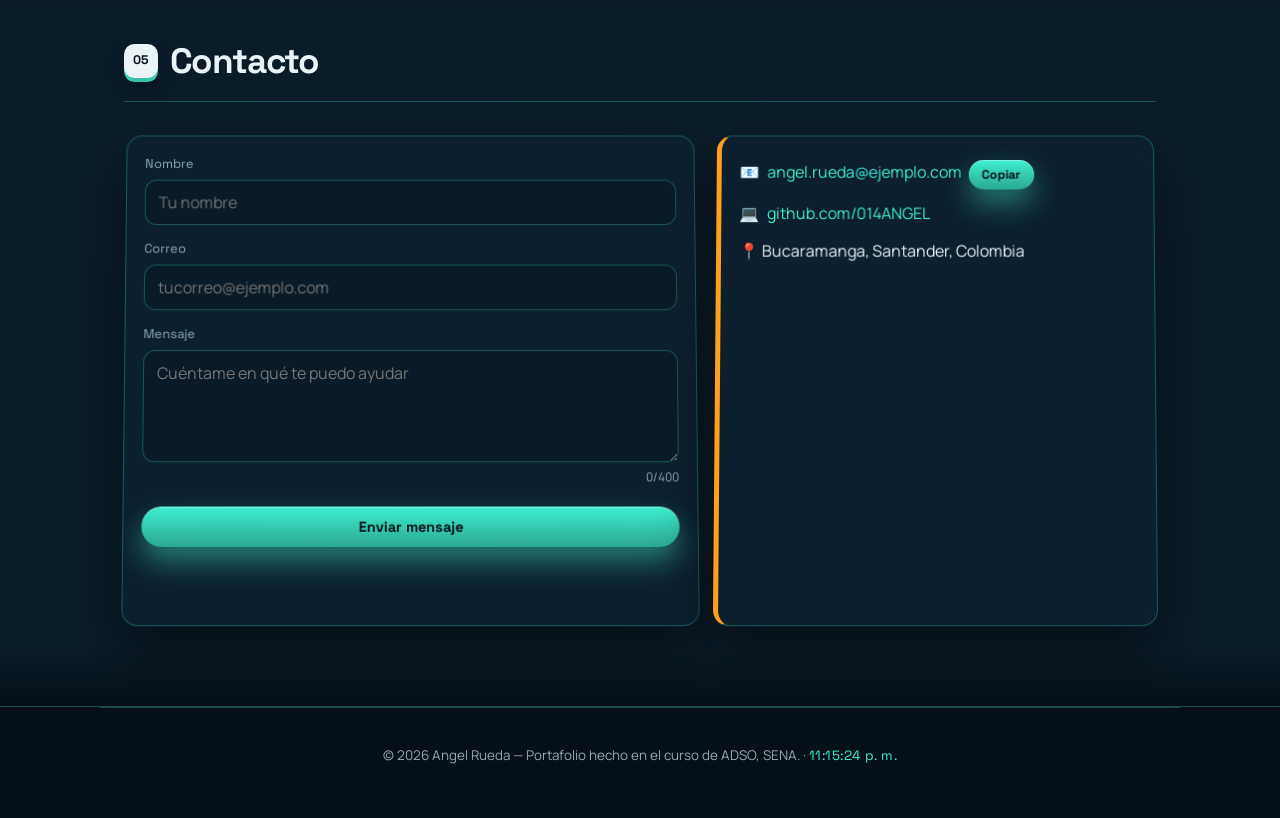
==== commit 30b27a58: "Actividad clase 04: POO, JSON, guardas y reloj Co-authored-by: Cursor <cursoragent@cursor.com>" ====
--- a/index.html
+++ b/index.html
@@ -66,10 +66,12 @@
           <span>Rueda</span>
         </h1>
         <p class="hero__rol"><span id="textoMaquina" data-frases="Aprendiz ADSO · SENA Bucaramanga|HTML, CSS y JavaScript en 3D|Interfaces claras y usables"></span><span class="cursor-texto" aria-hidden="true">|</span></p>
+        <blockquote id="frase" class="hero__frase"></blockquote>
 
         <div class="hero__acciones">
           <a class="boton" href="#proyectos">Ver proyectos</a>
           <a class="boton boton--fantasma" href="#laboratorio">Abrir laboratorio</a>
+          <button class="boton boton--fantasma" id="imprimirCV" type="button">Imprimir CV</button>
         </div>
 
         <ul class="stats">
@@ -239,44 +241,7 @@
         <h2 class="plano__titulo">Habilidades</h2>
       </div>
 
-      <ul class="medidores">
-        <li class="medidor">
-          <div class="medidor__etiqueta">
-            <span>HTML</span>
-            <span>80%</span>
-          </div>
-          <div class="medidor__pista" role="meter" aria-label="HTML" aria-valuemin="0" aria-valuemax="100" aria-valuenow="80">
-            <div class="medidor__barra" data-nivel="80"></div>
-          </div>
-        </li>
-        <li class="medidor">
-          <div class="medidor__etiqueta">
-            <span>CSS</span>
-            <span>70%</span>
-          </div>
-          <div class="medidor__pista" role="meter" aria-label="CSS" aria-valuemin="0" aria-valuemax="100" aria-valuenow="70">
-            <div class="medidor__barra" data-nivel="70"></div>
-          </div>
-        </li>
-        <li class="medidor">
-          <div class="medidor__etiqueta">
-            <span>JavaScript</span>
-            <span>55%</span>
-          </div>
-          <div class="medidor__pista" role="meter" aria-label="JavaScript" aria-valuemin="0" aria-valuemax="100" aria-valuenow="55">
-            <div class="medidor__barra" data-nivel="55"></div>
-          </div>
-        </li>
-        <li class="medidor">
-          <div class="medidor__etiqueta">
-            <span>Git / GitHub</span>
-            <span>65%</span>
-          </div>
-          <div class="medidor__pista" role="meter" aria-label="Git y GitHub" aria-valuemin="0" aria-valuemax="100" aria-valuenow="65">
-            <div class="medidor__barra" data-nivel="65"></div>
-          </div>
-        </li>
-      </ul>
+      <ul class="medidores" id="listaHabilidades"></ul>
       <p class="medidores__nota">Habilidades en constante actualización.</p>
     </section>
 
@@ -321,7 +286,7 @@
   </main>
 
   <footer class="pie">
-    <p>© <span id="anioActual">2026</span> Angel Rueda — Portafolio hecho en el curso de ADSO, SENA.</p>
+    <p>© <span id="anioActual">2026</span> Angel Rueda — Portafolio hecho en el curso de ADSO, SENA. · <time id="reloj" class="reloj" datetime=""></time></p>
   </footer>
 
   <button class="ir-arriba" id="irArriba" type="button" hidden>Subir</button>
@@ -338,6 +303,6 @@
     <div class="avatar__inicial" aria-hidden="true">AR</div>
   </template>
 
-  <script src="script.js"></script>
+  <script type="module" src="js/main.js"></script>
 </body>
 </html>
--- a/style.css
+++ b/style.css
@@ -366,6 +366,17 @@
   overflow-wrap: break-word;
 }
 
+.hero__frase {
+  grid-column: 1;
+  max-width: 34rem;
+  margin: 0.85rem 0 0;
+  padding: 0.75rem 0 0.75rem 1rem;
+  border-left: 3px solid var(--linea-cian);
+  color: var(--papel);
+  font-size: 1.02rem;
+  font-style: italic;
+}
+
 .cursor-texto {
   color: var(--linea-cian);
   animation: parpadeo 1s steps(1) infinite;
@@ -383,6 +394,7 @@
 .marca__placa,
 .hero__nombre,
 .hero__rol,
+.hero__frase,
 .hero__acciones,
 .stats {
   grid-column: 1;
@@ -416,7 +428,7 @@
 
 .cubo {
   grid-column: 2;
-  grid-row: 1 / span 5;
+  grid-row: 1 / -1;
   position: relative;
   width: 110px;
   height: 110px;
@@ -947,6 +959,30 @@
   color: var(--papel-tenue);
   font-size: 0.84rem;
   border-top: 1px solid var(--borde-luz);
+}
+
+.reloj {
+  font-family: var(--fuente-titulo);
+  color: var(--linea-cian);
+  letter-spacing: 0.04em;
+}
+
+@media print {
+  .encabezado,
+  .menu-toggle,
+  .hero__escena,
+  .hero__acciones,
+  .filtros,
+  .terminal,
+  .formulario,
+  .ir-arriba,
+  .foco,
+  .progreso-scroll,
+  .cubo,
+  .modal { display: none !important; }
+
+  body { background: #fff; color: #111; }
+  .plano { padding: 1.2rem 0; box-shadow: none; }
 }
 
 .laboratorio {
@@ -1163,6 +1199,7 @@
   .marca__placa,
   .hero__nombre,
   .hero__rol,
+  .hero__frase,
   .hero__acciones,
   .stats { grid-column: 1; }
 
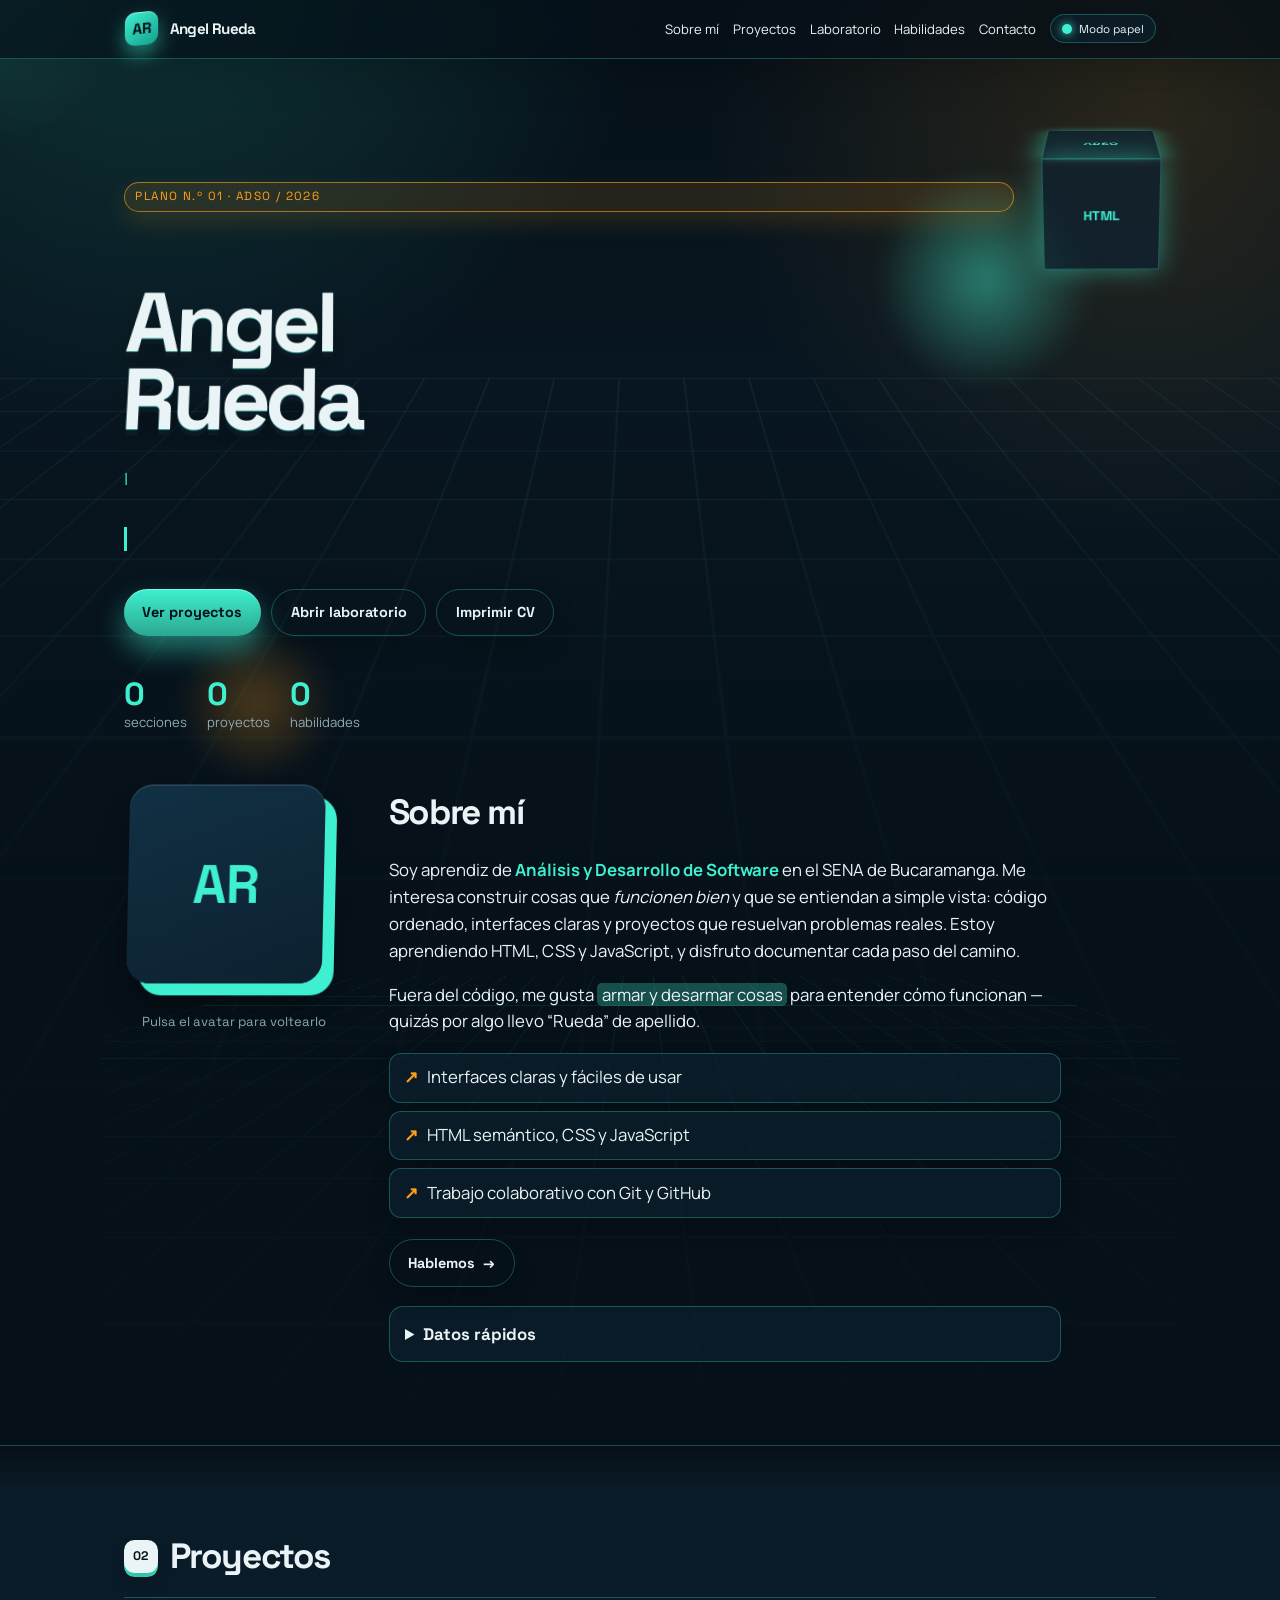
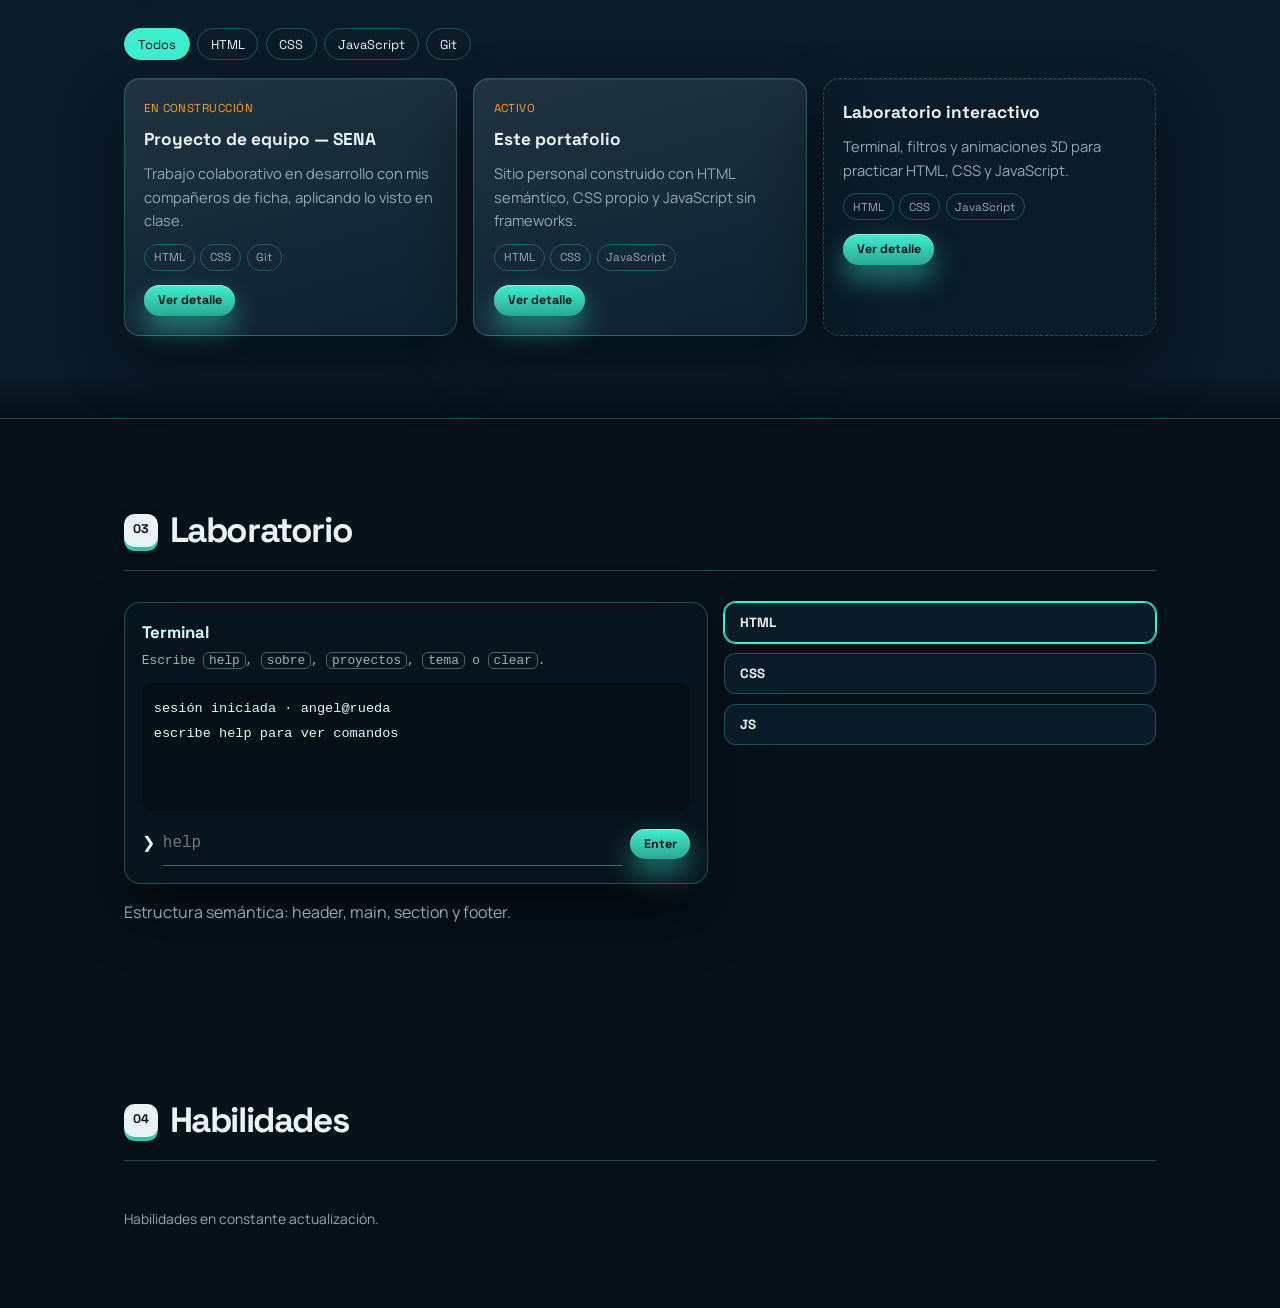
==== commit 19f05445: "Mueve el desafio de codigo a la carpeta codigo Co-authored-by: Cursor <cursoragent@cursor.com>" ====
--- a/index.html
+++ b/index.html
@@ -2,307 +2,12 @@
 <html lang="es">
 <head>
   <meta charset="UTF-8">
+  <meta http-equiv="refresh" content="0; url=codigo/index.html">
   <meta name="viewport" content="width=device-width, initial-scale=1.0">
-  <meta name="description" content="Portafolio de Angel Rueda, aprendiz de Análisis y Desarrollo de Software en el SENA.">
-  <meta name="author" content="Angel Rueda">
-  <meta name="theme-color" content="#061018">
   <title>Angel Rueda — Portafolio</title>
-
-  <link rel="preconnect" href="https://fonts.googleapis.com">
-  <link rel="preconnect" href="https://fonts.gstatic.com" crossorigin>
-  <link href="https://fonts.googleapis.com/css2?family=Manrope:wght@400;500;600;700;800&family=Space+Grotesk:wght@500;600;700&display=swap" rel="stylesheet">
-
-  <link rel="stylesheet" href="style.css">
+  <link rel="canonical" href="codigo/index.html">
 </head>
 <body>
-
-  <a class="salto-enlace" href="#contenido">Saltar al contenido</a>
-  <div class="progreso-scroll" id="progresoScroll" role="progressbar" aria-label="Progreso de lectura" aria-valuemin="0" aria-valuemax="100" aria-valuenow="0"></div>
-  <div class="foco" id="foco" aria-hidden="true"></div>
-
-  <header class="encabezado">
-    <div class="encabezado__interior">
-      <a class="logo" href="#contenido">
-        <span class="logo__marca" aria-hidden="true">AR</span>
-        <span class="logo__nombre">Angel Rueda</span>
-      </a>
-
-      <button class="menu-toggle" id="menuToggle" type="button" aria-expanded="false" aria-controls="navPrincipal">
-        <span class="menu-toggle__linea"></span>
-        <span class="menu-toggle__linea"></span>
-        <span class="menu-toggle__linea"></span>
-        <span class="sr-solo" id="menuToggleTexto">Abrir menú</span>
-      </button>
-
-      <nav class="nav" id="navPrincipal" aria-label="Principal">
-        <ul class="nav__lista">
-          <li><a href="#sobre-mi" class="nav__enlace">Sobre mí</a></li>
-          <li><a href="#proyectos" class="nav__enlace">Proyectos</a></li>
-          <li><a href="#laboratorio" class="nav__enlace">Laboratorio</a></li>
-          <li><a href="#habilidades" class="nav__enlace">Habilidades</a></li>
-          <li><a href="#contacto" class="nav__enlace">Contacto</a></li>
-        </ul>
-        <button class="modo-toggle" id="modoToggle" type="button" aria-pressed="false">
-          <span class="modo-toggle__icono" aria-hidden="true"></span>
-          <span class="modo-toggle__texto">Modo papel</span>
-        </button>
-      </nav>
-    </div>
-  </header>
-
-  <main id="contenido">
-
-    <section id="sobre-mi" class="plano hero">
-      <div class="hero__escena" aria-hidden="true">
-        <div class="hero__piso"></div>
-        <div class="hero__orbe hero__orbe--cian"></div>
-        <div class="hero__orbe hero__orbe--ambar"></div>
-      </div>
-
-      <div class="hero__cabecera">
-        <p class="marca__placa">Plano N.º 01 · ADSO / 2026</p>
-        <h1 class="hero__nombre">
-          <span>Angel</span>
-          <span>Rueda</span>
-        </h1>
-        <p class="hero__rol"><span id="textoMaquina" data-frases="Aprendiz ADSO · SENA Bucaramanga|HTML, CSS y JavaScript en 3D|Interfaces claras y usables"></span><span class="cursor-texto" aria-hidden="true">|</span></p>
-        <blockquote id="frase" class="hero__frase"></blockquote>
-
-        <div class="hero__acciones">
-          <a class="boton" href="#proyectos">Ver proyectos</a>
-          <a class="boton boton--fantasma" href="#laboratorio">Abrir laboratorio</a>
-          <button class="boton boton--fantasma" id="imprimirCV" type="button">Imprimir CV</button>
-        </div>
-
-        <ul class="stats">
-          <li><strong data-contador="5">0</strong><span>secciones</span></li>
-          <li><strong data-contador="3">0</strong><span>proyectos</span></li>
-          <li><strong data-contador="4">0</strong><span>habilidades</span></li>
-        </ul>
-
-        <button class="cubo" id="cubo" type="button" aria-pressed="false" aria-label="Pausar o reanudar el cubo 3D">
-          <div class="cubo__escena">
-            <div class="cubo__cara cubo__cara--frente">HTML</div>
-            <div class="cubo__cara cubo__cara--atras">CSS</div>
-            <div class="cubo__cara cubo__cara--derecha">JS</div>
-            <div class="cubo__cara cubo__cara--izquierda">GIT</div>
-            <div class="cubo__cara cubo__cara--arriba">ADSO</div>
-            <div class="cubo__cara cubo__cara--abajo">SENA</div>
-          </div>
-        </button>
-      </div>
-
-      <div class="sobre-mi__cuerpo">
-        <figure class="avatar">
-          <button class="avatar__voltear" id="avatarVoltear" type="button" aria-pressed="false" aria-label="Voltear tarjeta del avatar">
-            <div class="avatar__escena">
-              <div class="avatar__cara avatar__cara--frente">
-                <div class="avatar__marco">
-                  <img src="foto.jpg" alt="Retrato de Angel Rueda" width="280" height="280"
-                       onerror="this.replaceWith(document.getElementById('avatarInicial').content.cloneNode(true))">
-                </div>
-              </div>
-              <div class="avatar__cara avatar__cara--atras">
-                <p>SENA</p>
-                <p>Bucaramanga</p>
-                <p>ADSO 2026</p>
-              </div>
-            </div>
-          </button>
-          <figcaption>Pulsa el avatar para voltearlo</figcaption>
-        </figure>
-
-        <div class="sobre-mi__texto">
-          <h2 class="plano__titulo plano__titulo--interno">Sobre mí</h2>
-          <p>
-            Soy aprendiz de <strong>Análisis y Desarrollo de Software</strong> en el SENA de Bucaramanga.
-            Me interesa construir cosas que <em>funcionen bien</em> y que se entiendan a simple vista:
-            código ordenado, interfaces claras y proyectos que resuelvan problemas reales.
-            Estoy aprendiendo HTML, CSS y JavaScript, y disfruto documentar cada paso del camino.
-          </p>
-          <p>
-            Fuera del código, me gusta <mark>armar y desarmar cosas</mark> para entender cómo funcionan
-            — quizás por algo llevo “Rueda” de apellido.
-          </p>
-          <ul class="sobre-mi__lista">
-            <li>Interfaces claras y fáciles de usar</li>
-            <li>HTML semántico, CSS y JavaScript</li>
-            <li>Trabajo colaborativo con Git y GitHub</li>
-          </ul>
-          <a class="boton boton--fantasma" href="#contacto">Hablemos <span aria-hidden="true">→</span></a>
-
-          <details class="acordeon">
-            <summary>Datos rápidos</summary>
-            <ul>
-              <li>Ciudad: Bucaramanga, Santander</li>
-              <li>Enfoque: HTML semántico, CSS 3D y JavaScript</li>
-              <li>Estado: aprendiendo y documentando cada práctica</li>
-            </ul>
-          </details>
-        </div>
-      </div>
-    </section>
-
-    <section id="proyectos" class="plano plano--alterno">
-      <div class="plano__cabecera">
-        <span class="plano__placa">02</span>
-        <h2 class="plano__titulo">Proyectos</h2>
-      </div>
-
-      <div class="filtros" role="group" aria-label="Filtrar proyectos">
-        <button type="button" class="filtro activo" data-filtro="todos" aria-pressed="true">Todos</button>
-        <button type="button" class="filtro" data-filtro="html" aria-pressed="false">HTML</button>
-        <button type="button" class="filtro" data-filtro="css" aria-pressed="false">CSS</button>
-        <button type="button" class="filtro" data-filtro="javascript" aria-pressed="false">JavaScript</button>
-        <button type="button" class="filtro" data-filtro="git" aria-pressed="false">Git</button>
-      </div>
-
-      <div class="tarjetas">
-        <article class="tarjeta" data-tags="html css git">
-          <span class="tarjeta__estado">En construcción</span>
-          <h3>Proyecto de equipo — SENA</h3>
-          <p>Trabajo colaborativo en desarrollo con mis compañeros de ficha, aplicando lo visto en clase.</p>
-          <ul class="tarjeta__etiquetas">
-            <li>HTML</li>
-            <li>CSS</li>
-            <li>Git</li>
-          </ul>
-          <button type="button" class="boton boton--mini" data-modal="equipo">Ver detalle</button>
-        </article>
-
-        <article class="tarjeta" data-tags="html css javascript">
-          <span class="tarjeta__estado">Activo</span>
-          <h3>Este portafolio</h3>
-          <p>Sitio personal construido con HTML semántico, CSS propio y JavaScript sin frameworks.</p>
-          <ul class="tarjeta__etiquetas">
-            <li>HTML</li>
-            <li>CSS</li>
-            <li>JavaScript</li>
-          </ul>
-          <button type="button" class="boton boton--mini" data-modal="portafolio">Ver detalle</button>
-        </article>
-
-        <article class="tarjeta tarjeta--vacia" data-tags="html css javascript">
-          <h3>Laboratorio interactivo</h3>
-          <p>Terminal, filtros y animaciones 3D para practicar HTML, CSS y JavaScript.</p>
-          <ul class="tarjeta__etiquetas">
-            <li>HTML</li>
-            <li>CSS</li>
-            <li>JavaScript</li>
-          </ul>
-          <button type="button" class="boton boton--mini" data-modal="laboratorio">Ver detalle</button>
-        </article>
-      </div>
-    </section>
-
-    <section id="laboratorio" class="plano">
-      <div class="plano__cabecera">
-        <span class="plano__placa">03</span>
-        <h2 class="plano__titulo">Laboratorio</h2>
-      </div>
-
-      <div class="laboratorio">
-        <section class="terminal" aria-labelledby="tituloTerminal">
-          <h3 id="tituloTerminal">Terminal</h3>
-          <p class="terminal__ayuda">Escribe <kbd>help</kbd>, <kbd>sobre</kbd>, <kbd>proyectos</kbd>, <kbd>tema</kbd> o <kbd>clear</kbd>.</p>
-          <div class="terminal__salida" id="terminalSalida" tabindex="0" aria-live="polite">
-            <p>sesión iniciada · angel@rueda</p>
-            <p>escribe help para ver comandos</p>
-          </div>
-          <form class="terminal__formulario" id="formularioTerminal">
-            <label class="sr-solo" for="comandoTerminal">Comando</label>
-            <span aria-hidden="true">❯</span>
-            <input id="comandoTerminal" name="comando" type="text" autocomplete="off" spellcheck="false" placeholder="help">
-            <button type="submit" class="boton boton--mini">Enter</button>
-          </form>
-        </section>
-
-        <ol class="linea-tiempo">
-          <li>
-            <button type="button" class="linea-tiempo__nodo activo" data-paso="0" aria-pressed="true">HTML</button>
-            <p>Estructura semántica: header, main, section y footer.</p>
-          </li>
-          <li>
-            <button type="button" class="linea-tiempo__nodo" data-paso="1" aria-pressed="false">CSS</button>
-            <p>Volumen, perspectiva y un tema claro/oscuro con variables.</p>
-          </li>
-          <li>
-            <button type="button" class="linea-tiempo__nodo" data-paso="2" aria-pressed="false">JS</button>
-            <p>Menú, filtros, terminal y barras que se animan al aparecer.</p>
-          </li>
-        </ol>
-        <p class="linea-tiempo__detalle" id="lineaDetalle">Estructura semántica: header, main, section y footer.</p>
-      </div>
-    </section>
-
-    <section id="habilidades" class="plano">
-      <div class="plano__cabecera">
-        <span class="plano__placa">04</span>
-        <h2 class="plano__titulo">Habilidades</h2>
-      </div>
-
-      <ul class="medidores" id="listaHabilidades"></ul>
-      <p class="medidores__nota">Habilidades en constante actualización.</p>
-    </section>
-
-    <section id="contacto" class="plano plano--alterno">
-      <div class="plano__cabecera">
-        <span class="plano__placa">05</span>
-        <h2 class="plano__titulo">Contacto</h2>
-      </div>
-
-      <div class="contacto__cuerpo">
-        <form class="formulario" id="formularioContacto" novalidate>
-          <div class="campo">
-            <label for="nombre">Nombre</label>
-            <input type="text" id="nombre" name="nombre" required minlength="2" autocomplete="name" placeholder="Tu nombre">
-          </div>
-          <div class="campo">
-            <label for="correo">Correo</label>
-            <input type="email" id="correo" name="correo" required autocomplete="email" placeholder="tucorreo@ejemplo.com">
-          </div>
-          <div class="campo">
-            <label for="mensaje">Mensaje</label>
-            <textarea id="mensaje" name="mensaje" rows="4" required minlength="10" maxlength="400" placeholder="Cuéntame en qué te puedo ayudar"></textarea>
-            <small class="campo__ayuda"><span id="contadorMensaje">0</span>/400</small>
-          </div>
-          <button type="submit" class="boton">Enviar mensaje</button>
-          <p class="formulario__estado" id="formularioEstado" role="status" aria-live="polite"></p>
-        </form>
-
-        <address class="datos-contacto">
-          <p>
-            📧 <a href="mailto:angel.rueda@ejemplo.com">angel.rueda@ejemplo.com</a>
-            <button type="button" class="boton boton--mini" id="copiarCorreo" data-correo="angel.rueda@ejemplo.com">Copiar</button>
-          </p>
-          <p>
-            💻 <a href="https://github.com/014ANGEL" target="_blank" rel="noopener noreferrer">github.com/014ANGEL</a>
-          </p>
-          <p>📍 Bucaramanga, Santander, Colombia</p>
-        </address>
-      </div>
-    </section>
-
-  </main>
-
-  <footer class="pie">
-    <p>© <span id="anioActual">2026</span> Angel Rueda — Portafolio hecho en el curso de ADSO, SENA. · <time id="reloj" class="reloj" datetime=""></time></p>
-  </footer>
-
-  <button class="ir-arriba" id="irArriba" type="button" hidden>Subir</button>
-
-  <dialog class="modal" id="modalProyecto">
-    <h2 id="modalTitulo"></h2>
-    <p id="modalTexto"></p>
-    <form method="dialog">
-      <button class="boton" type="submit">Cerrar</button>
-    </form>
-  </dialog>
-
-  <template id="avatarInicial">
-    <div class="avatar__inicial" aria-hidden="true">AR</div>
-  </template>
-
-  <script type="module" src="js/main.js"></script>
+  <p><a href="codigo/index.html">Abrir el portafolio (carpeta codigo)</a></p>
 </body>
 </html>
